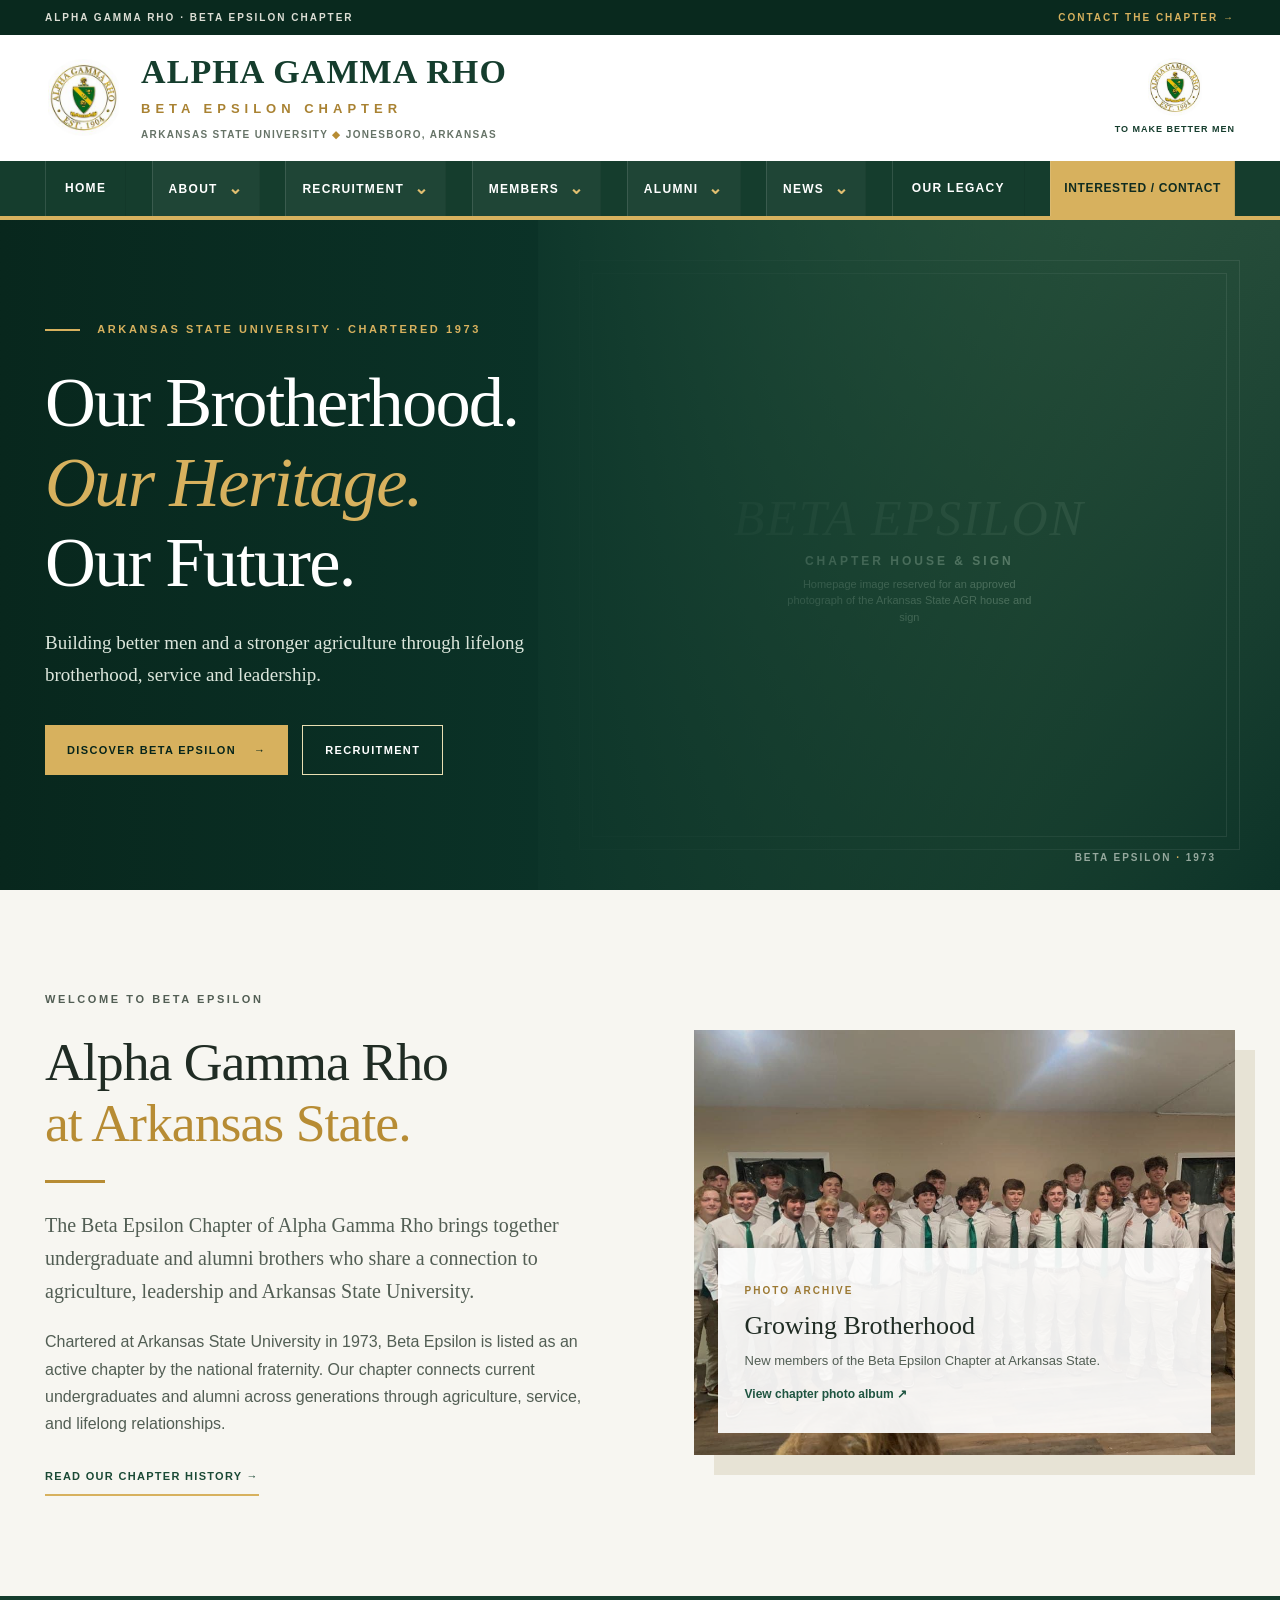
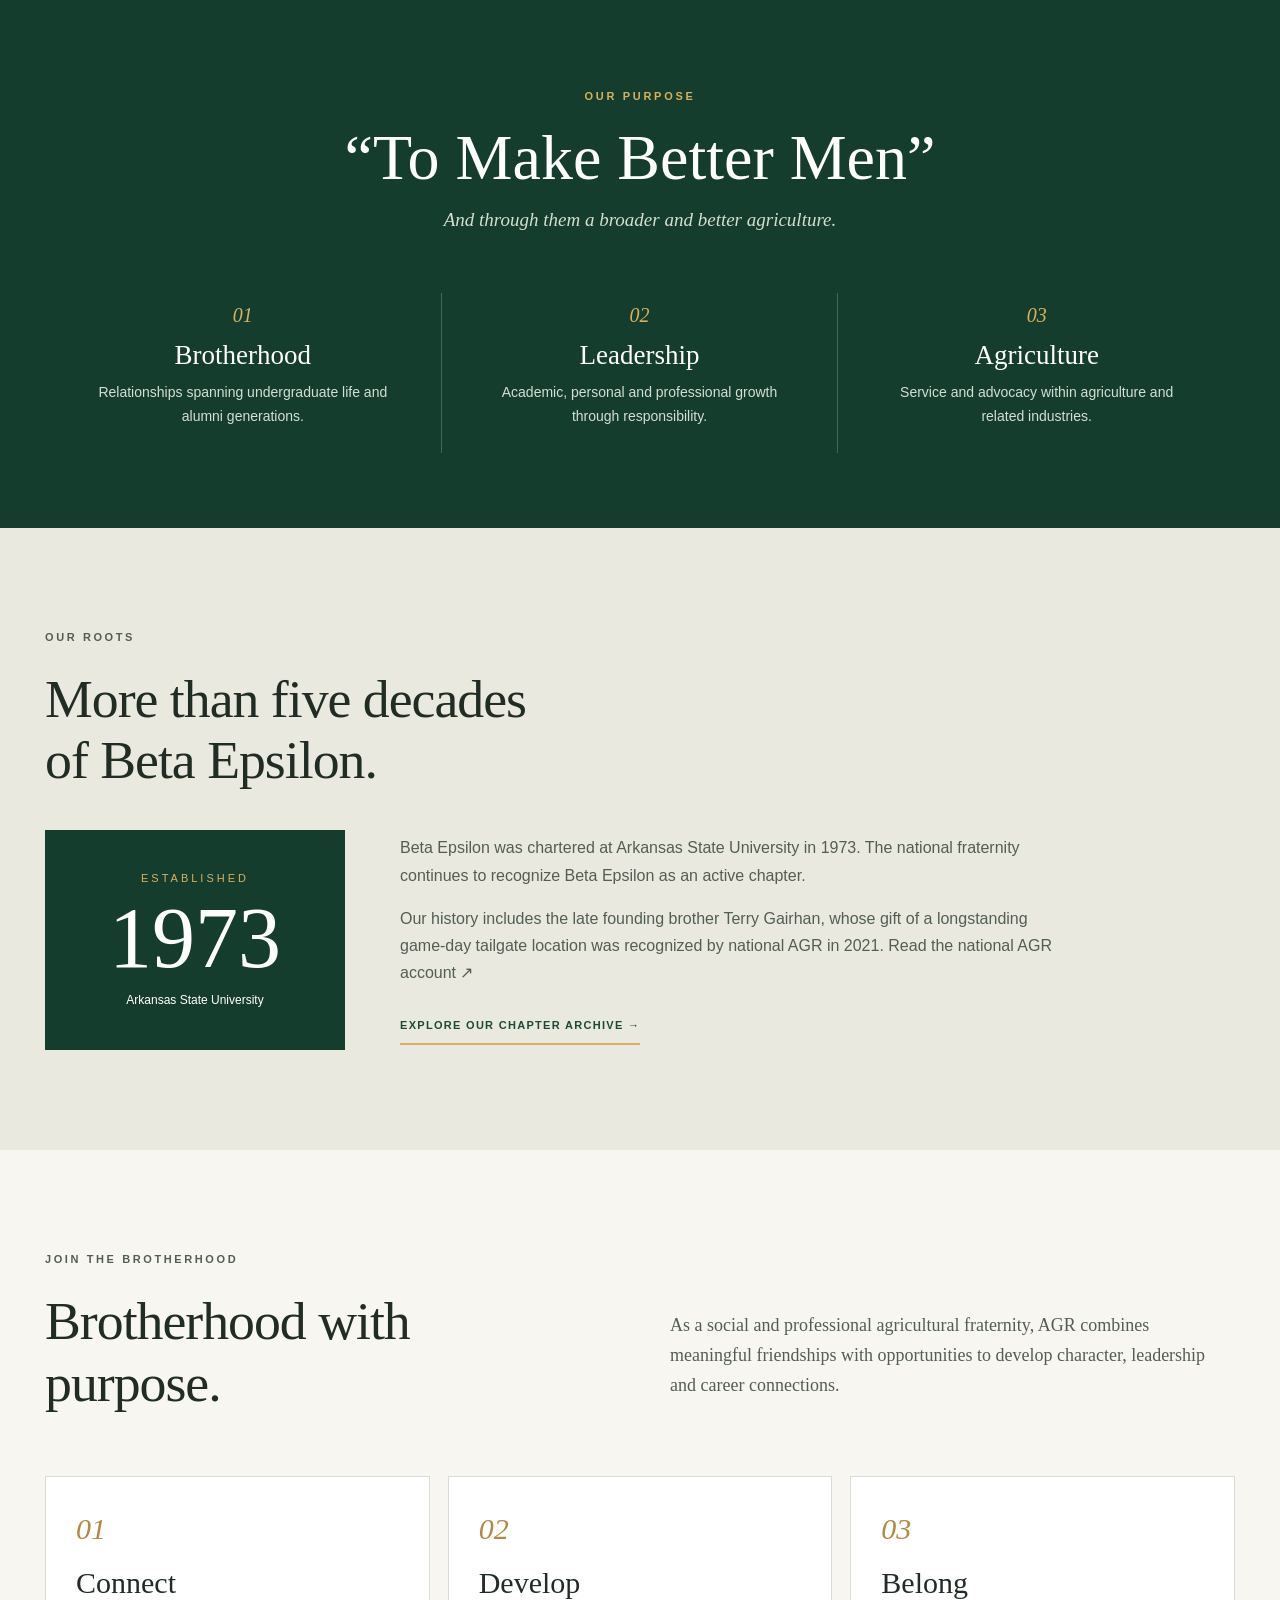
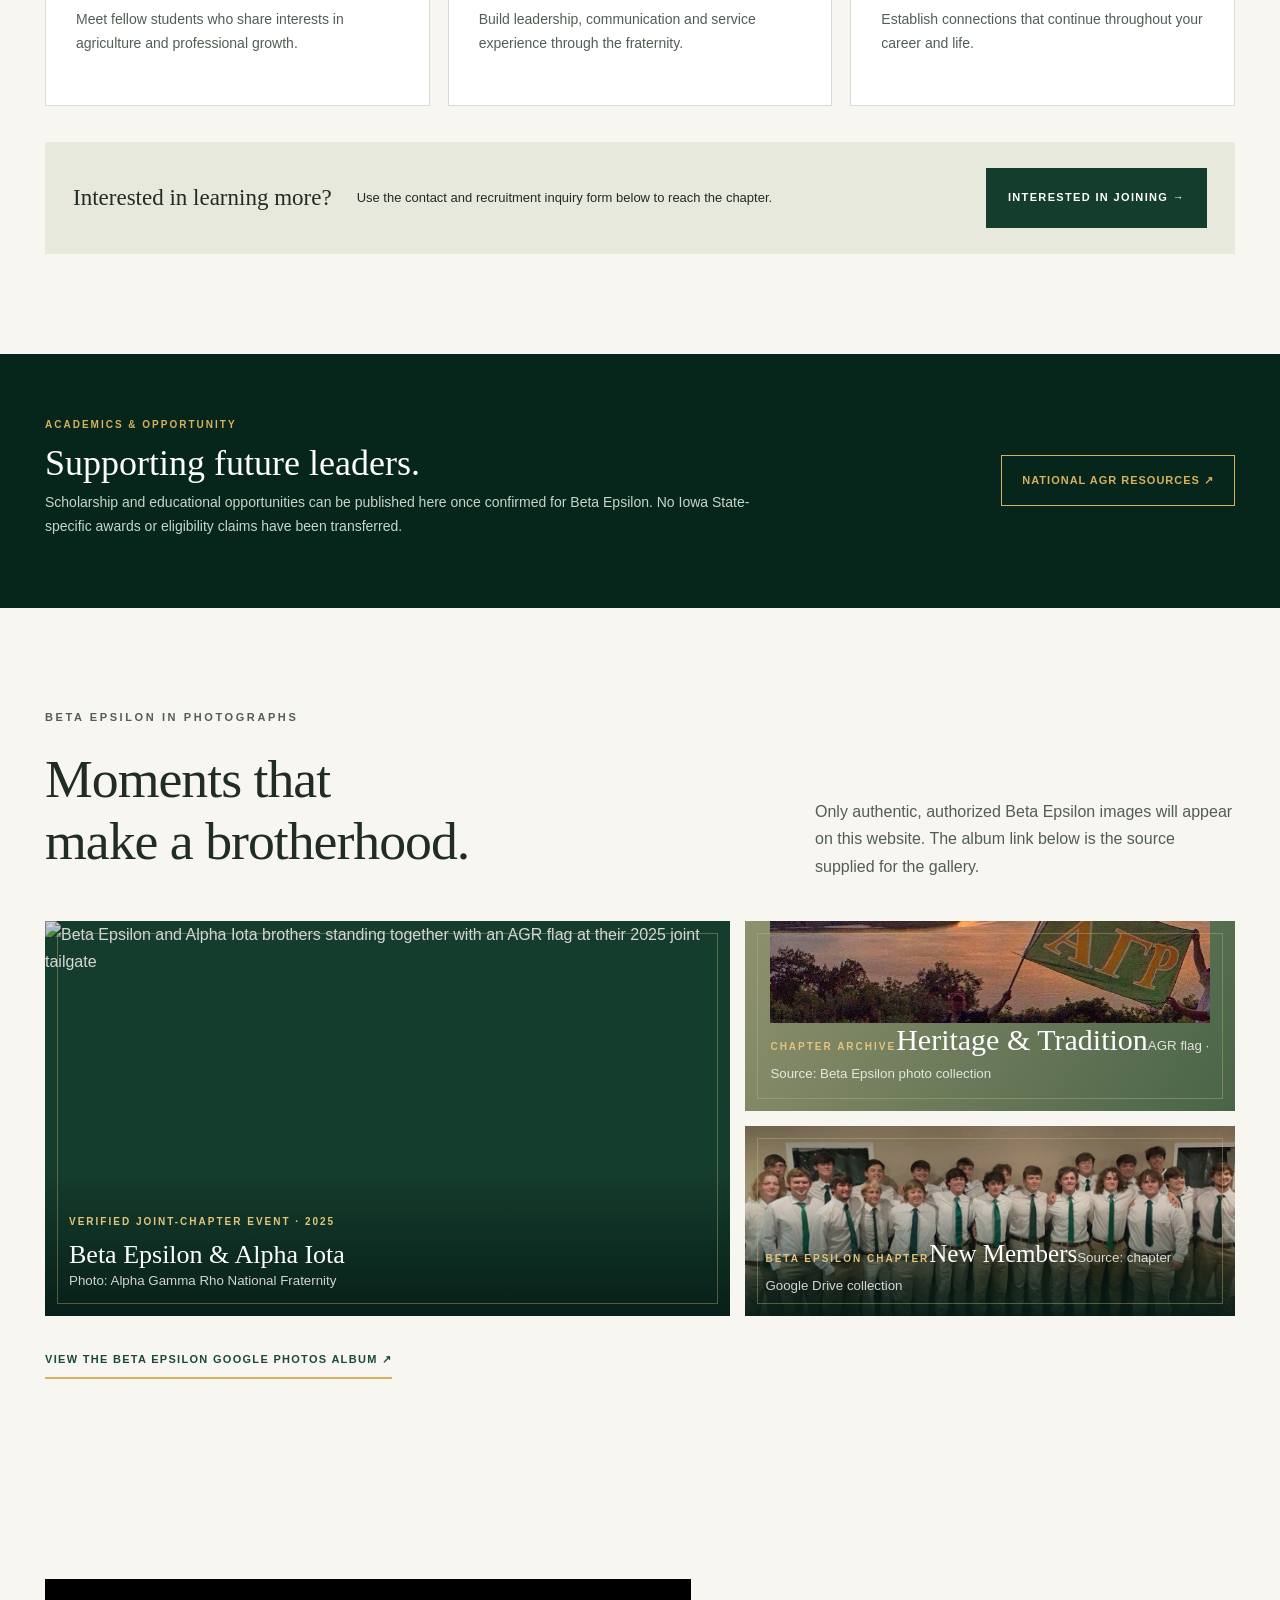
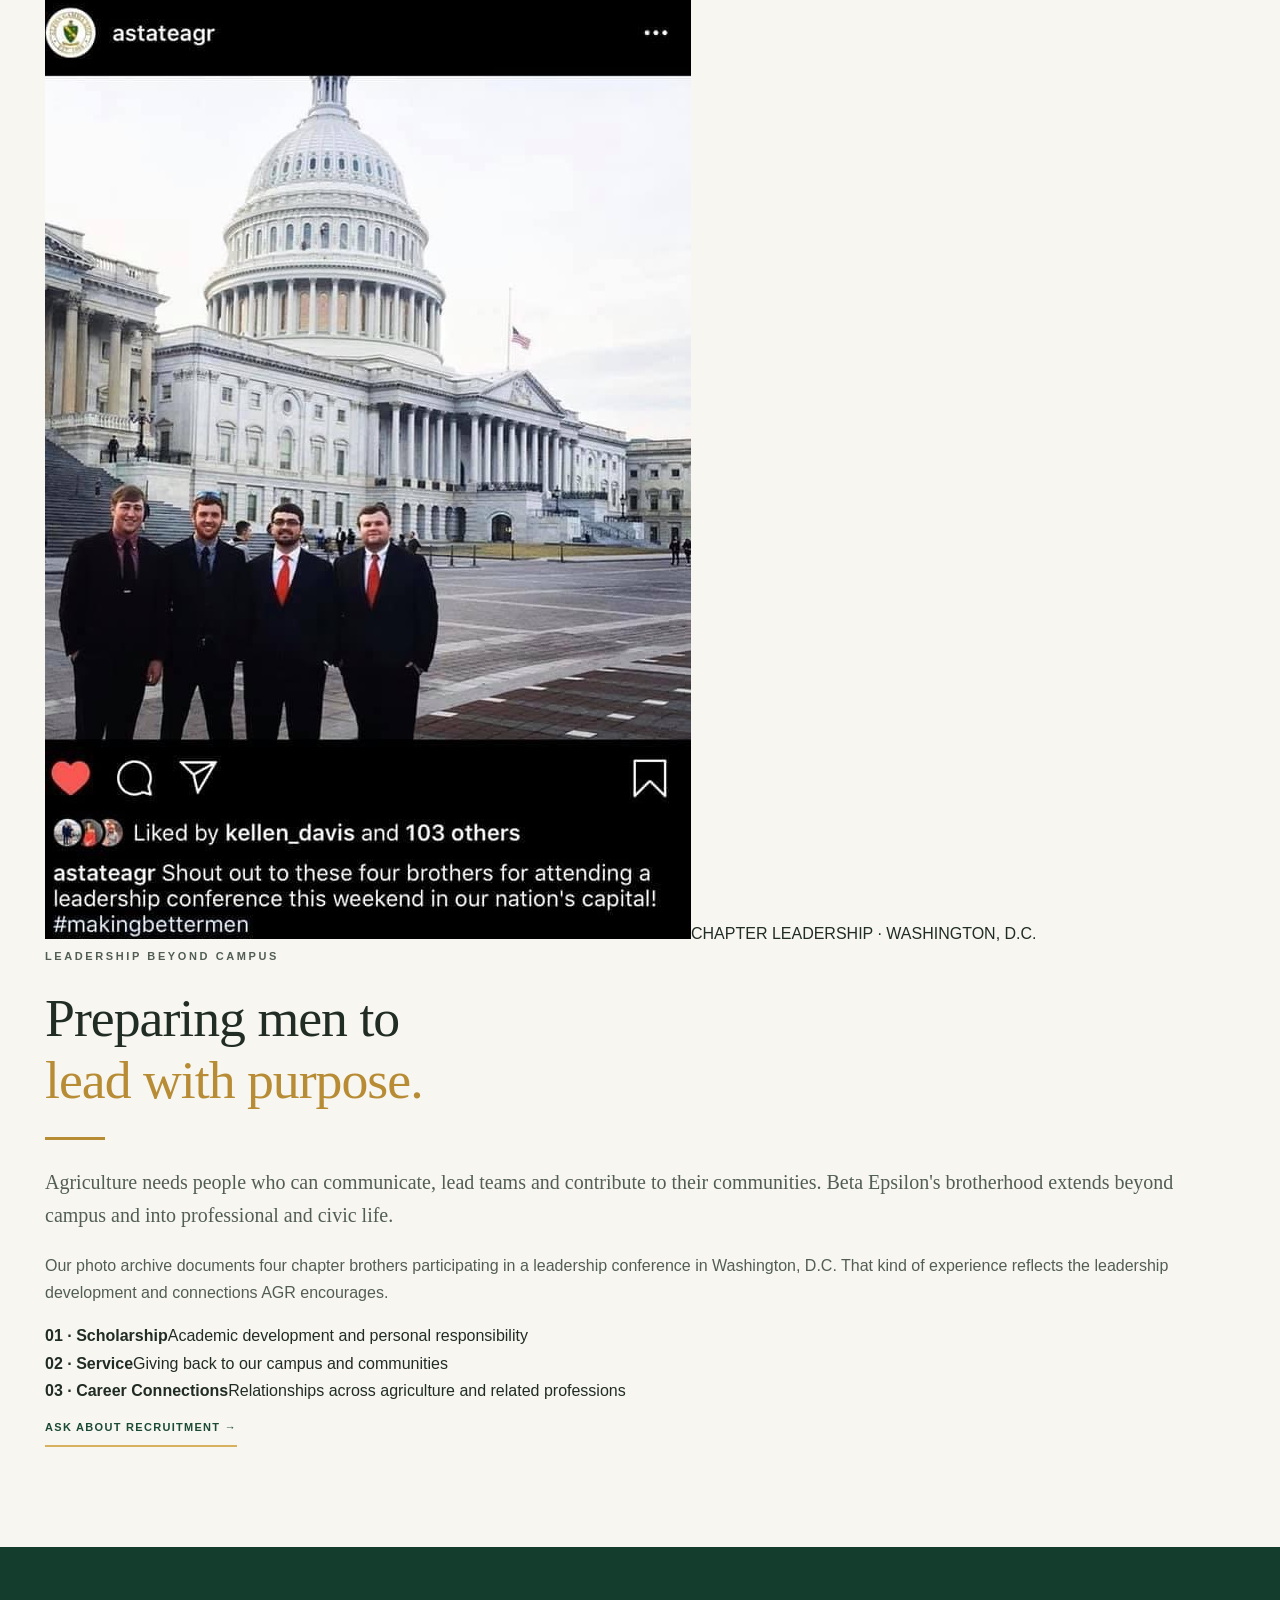
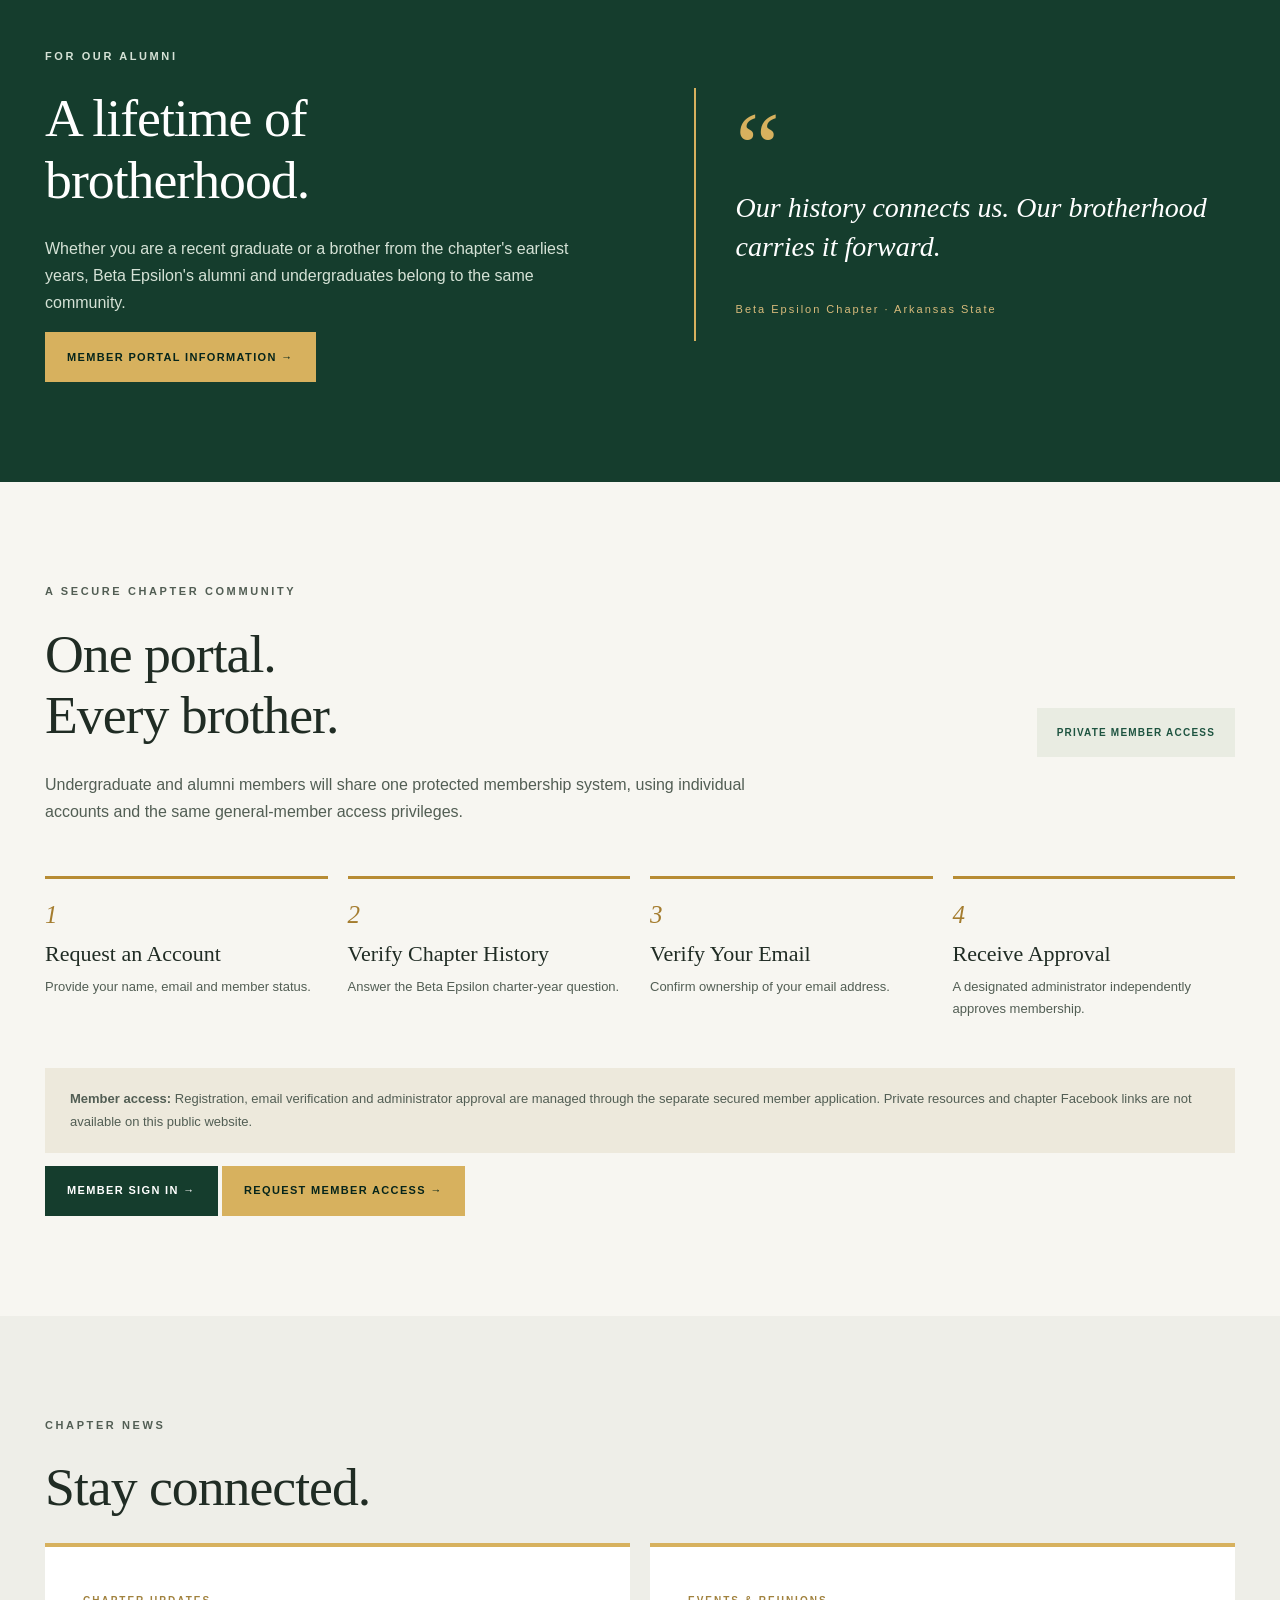
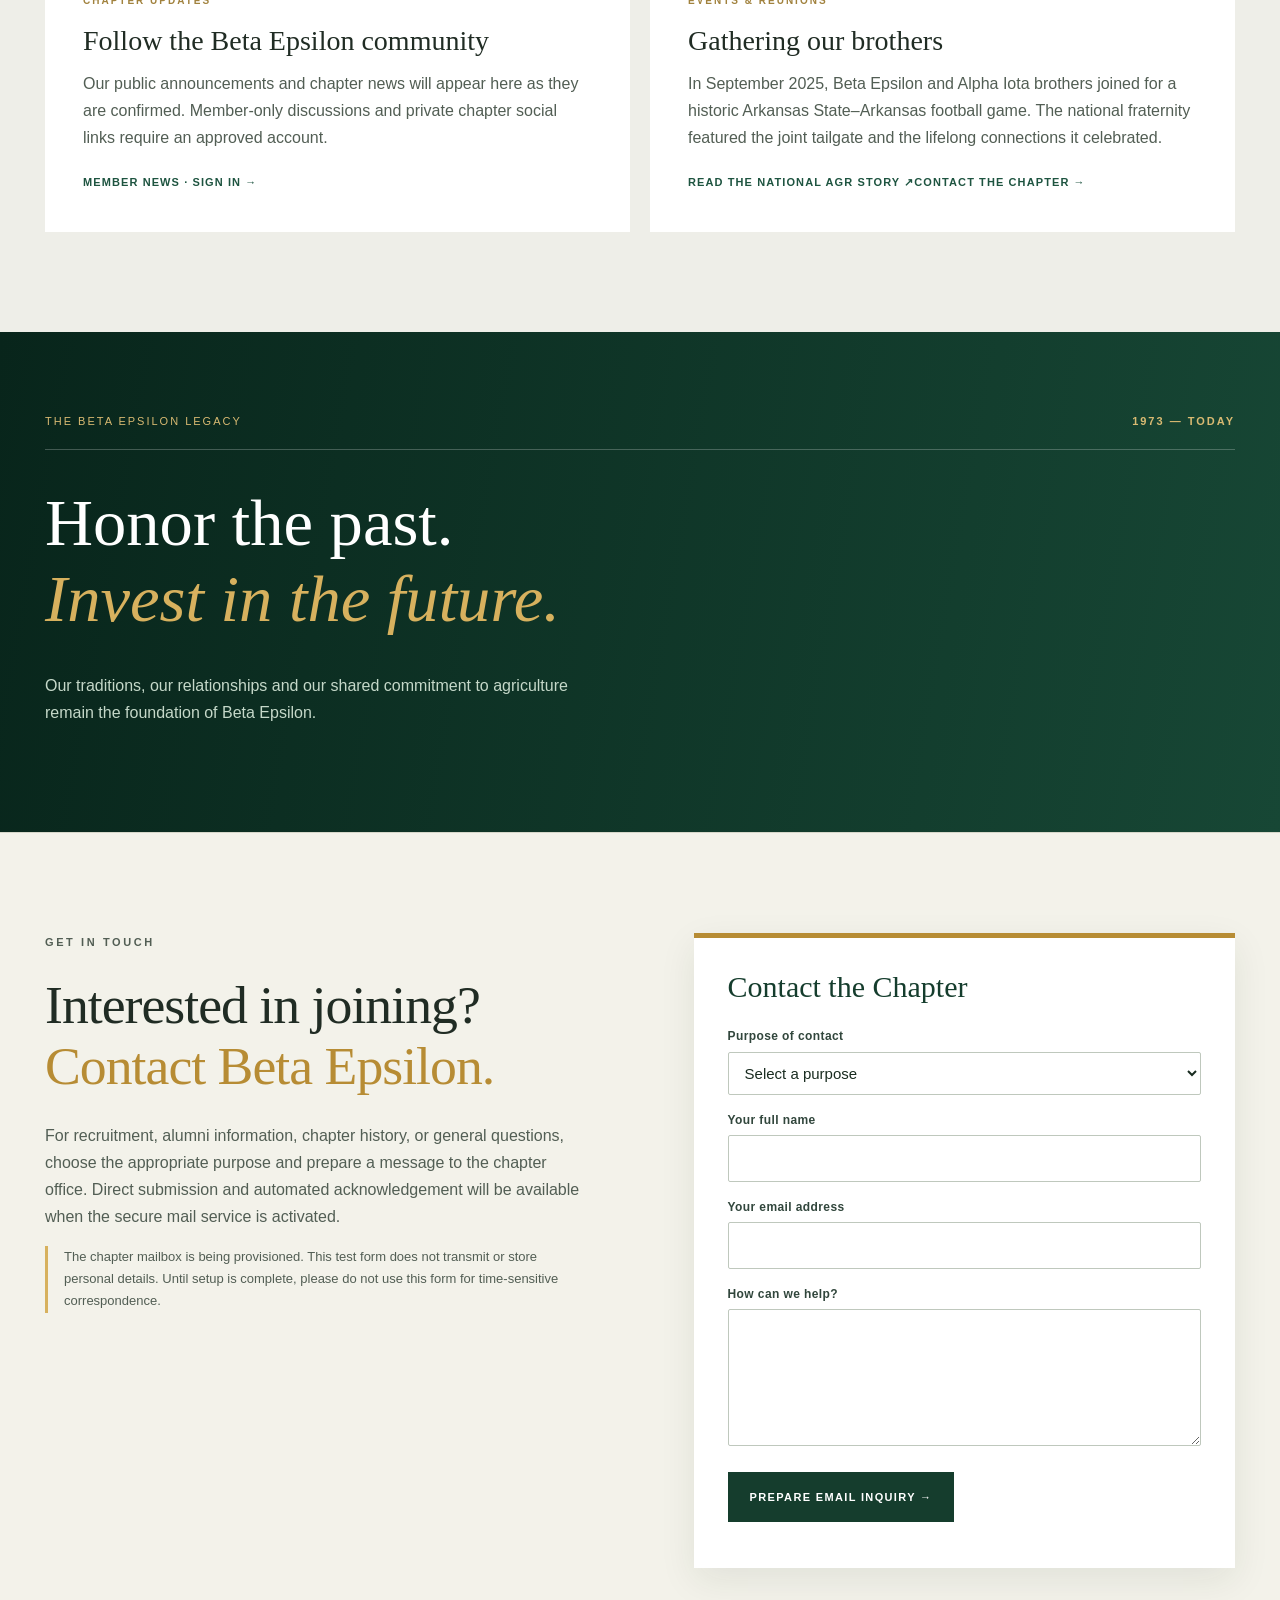
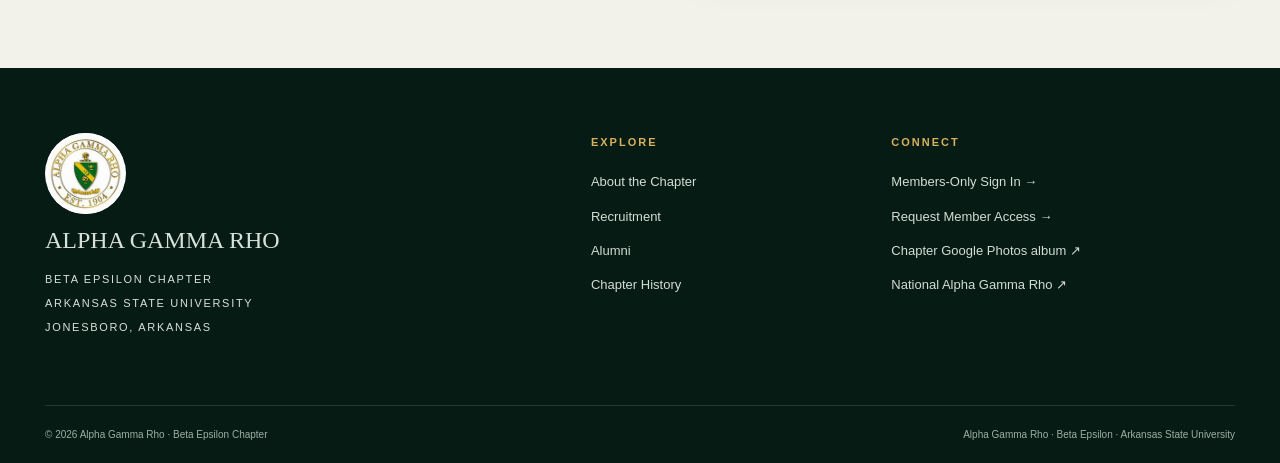
==== test-site/index.html @ 44717a65 "Expand public Beta Epsilon content with authentic flag and Washington leadership photos" ====
<!doctype html>
<html lang="en">
<head>
<meta charset="utf-8"><meta name="viewport" content="width=device-width,initial-scale=1">
<meta name="description" content="Alpha Gamma Rho Beta Epsilon Chapter at Arkansas State University. Agricultural leadership, brotherhood, recruitment and alumni.">
<title>Alpha Gamma Rho | Beta Epsilon | Arkansas State University</title>
<link rel="stylesheet" href="./style.css">
</head>
<body>
<a class="skip" href="#main">Skip to main content</a>
<div class="utility"><div class="container util-inner"><span>ALPHA GAMMA RHO · BETA EPSILON CHAPTER</span><a href="#contact">CONTACT THE CHAPTER <span aria-hidden="true">→</span></a></div></div>
<header class="masthead"><div class="container mast-inner">
<a href="#home" class="identity" aria-label="Beta Epsilon home">
<img class="agr-official-logo" src="./images/agr-crest.jpg" alt="Official Alpha Gamma Rho fraternity seal" loading="eager">
<div><div class="wordmark">ALPHA GAMMA RHO</div><div class="chaptername">BETA EPSILON CHAPTER</div><div class="campusname">ARKANSAS STATE UNIVERSITY <span class="gold-dot">◆</span> JONESBORO, ARKANSAS</div></div>
</a>
<div class="crest" aria-label="Alpha Gamma Rho values"><img class="crest-art" src="./images/agr-crest.jpg" alt="Alpha Gamma Rho seal"><span>TO MAKE BETTER MEN</span></div>
</div></header>
<div class="nav-shell"><div class="container nav-inner">
<button type="button" id="navToggle" aria-controls="mainNav" aria-expanded="false"><span aria-hidden="true">☰</span> MENU</button>
<nav id="mainNav" class="main-nav" aria-label="Main navigation">
<a href="#home" class="nav-item nav-button">HOME</a>
<div class="nav-dropdown"><button aria-expanded="false" class="nav-item dropdown-toggle" type="button">ABOUT <span aria-hidden="true">⌄</span></button><div class="sub-menu"><a href="#about">About the Chapter</a><a href="#history">Our History</a><a href="#mission">Purpose &amp; Values</a><a href="#gallery">Chapter Photo Gallery</a><a href="#leadership">Leadership &amp; Service</a></div></div>
<div class="nav-dropdown"><button aria-expanded="false" class="nav-item dropdown-toggle" type="button">RECRUITMENT <span aria-hidden="true">⌄</span></button><div class="sub-menu"><a href="#recruitment">Why Join AGR?</a><a href="#interested">Prospective Members</a><a href="#scholarships">Scholarship Information</a><a href="#contact">Interested in Joining Form</a></div></div>
<div class="nav-dropdown"><button aria-expanded="false" class="nav-item dropdown-toggle" type="button">MEMBERS <span aria-hidden="true">⌄</span></button><div class="sub-menu"><a href="https://agr-beta-epsilon.onrender.com/login">Member Sign In</a><a href="https://agr-beta-epsilon.onrender.com/register">Request Member Access</a><a href="#memberaccess">Member Registration &amp; Approval</a><a href="#security">Account Security</a></div></div>
<div class="nav-dropdown"><button aria-expanded="false" class="nav-item dropdown-toggle" type="button">ALUMNI <span aria-hidden="true">⌄</span></button><div class="sub-menu"><a href="#alumni">Alumni Brotherhood</a><a href="#history">Chapter Heritage</a><a href="#events">Reunions &amp; Events</a><a href="#contact">Contact the Chapter</a></div></div>
<div class="nav-dropdown"><button aria-expanded="false" class="nav-item dropdown-toggle" type="button">NEWS <span aria-hidden="true">⌄</span></button><div class="sub-menu"><a href="#news">Chapter News &amp; Updates</a><a href="#gallery">Photos</a><a href="#leadership">Brotherhood &amp; Leadership</a><a href="#news">Public Chapter News</a><a href="https://agr-beta-epsilon.onrender.com/login">Member News &amp; Facebook (Login)</a></div></div>
<a href="#legacy" class="nav-item nav-button">OUR LEGACY</a><a href="#contact" class="nav-item nav-cta">INTERESTED / CONTACT</a>
</nav></div></div>
<main id="main">
<section class="hero" id="home">
<div class="hero-photo" aria-hidden="true"><div class="photo-placeholder house-photo-slot"><div class="placeholder-line"></div><strong>BETA EPSILON</strong><span>CHAPTER HOUSE &amp; SIGN</span><small>Homepage image reserved for an approved photograph of the Arkansas State AGR house and sign</small></div></div>
<div class="hero-overlay"></div><div class="container hero-content"><p class="eyebrow"><span class="gold-line"></span> ARKANSAS STATE UNIVERSITY · CHARTERED 1973</p><h1>Our Brotherhood.<br><em>Our Heritage.</em><br>Our Future.</h1><p class="hero-lede">Building better men and a stronger agriculture through lifelong brotherhood, service and leadership.</p><div class="hero-actions"><a class="btn btn-gold" href="#about">DISCOVER BETA EPSILON <span aria-hidden="true">→</span></a><a class="btn btn-outline" href="#recruitment">RECRUITMENT</a></div></div>
<div class="hero-corner" aria-hidden="true">BETA EPSILON <b>·</b> 1973</div>
</section>
<section class="welcome section" id="about"><div class="container two-col">
<div><p class="eyebrow dark-label">WELCOME TO BETA EPSILON</p><h2>Alpha Gamma Rho<br><span class="accent-text">at Arkansas State.</span></h2><div class="section-rule"></div><p class="lead">The Beta Epsilon Chapter of Alpha Gamma Rho brings together undergraduate and alumni brothers who share a connection to agriculture, leadership and Arkansas State University.</p><p>Chartered at Arkansas State University in 1973, Beta Epsilon is listed as an active chapter by the national fraternity. Our chapter connects current undergraduates and alumni across generations through agriculture, service, and lifelong relationships.</p><a class="text-link" href="#history">READ OUR CHAPTER HISTORY <span aria-hidden="true">→</span></a></div>
<div class="feature-photo with-new-members"><img class="feature-original-photo" src="./images/new-members.jpg" alt="Beta Epsilon Chapter new member group photo" loading="lazy"><div class="photo-label"><span>PHOTO ARCHIVE</span><strong>Growing Brotherhood</strong><p>New members of the Beta Epsilon Chapter at Arkansas State.</p><a href="https://photos.google.com/share/AF1QipOa99iRlgigcoL616vmuqsZsp_l2Kz6aYiyeHdbm4Tek6KzcvxuJGxb1QeUyJ4Isg?key=ODRSNWJsYlhxbWJ6T3FuNE1CTDNIbXNtRy00Rkx3" target="_blank" rel="noopener">View chapter photo album ↗</a></div></div>
</div></section>
<section class="motto" id="mission"><div class="container"><span class="small-gold">OUR PURPOSE</span><h2>“To Make Better Men”</h2><p>And through them a broader and better agriculture.</p><div class="motto-grid"><div><span>01</span><h3>Brotherhood</h3><p>Relationships spanning undergraduate life and alumni generations.</p></div><div><span>02</span><h3>Leadership</h3><p>Academic, personal and professional growth through responsibility.</p></div><div><span>03</span><h3>Agriculture</h3><p>Service and advocacy within agriculture and related industries.</p></div></div></div></section>
<section class="section split-band" id="history"><div class="container"><p class="eyebrow dark-label">OUR ROOTS</p><h2>More than five decades<br>of Beta Epsilon.</h2><div class="history-row"><div class="year-card"><span>ESTABLISHED</span><strong>1973</strong><small>Arkansas State University</small></div><div class="history-copy"><p>Beta Epsilon was chartered at Arkansas State University in 1973. The national fraternity continues to recognize Beta Epsilon as an active chapter.</p><p>Our history includes the late founding brother Terry Gairhan, whose gift of a longstanding game-day tailgate location was recognized by national AGR in 2021. <a href="https://www.alphagammarho.org/news/brothers-move-%E2%9E%BB-october-2021" target="_blank" rel="noopener">Read the national AGR account ↗</a></p><a class="text-link" href="#gallery">EXPLORE OUR CHAPTER ARCHIVE →</a></div></div></div></section>
<section class="section recruitment" id="recruitment"><div class="container"><p class="eyebrow dark-label">JOIN THE BROTHERHOOD</p><div class="recruit-head"><h2>Brotherhood with<br>purpose.</h2><p>As a social and professional agricultural fraternity, AGR combines meaningful friendships with opportunities to develop character, leadership and career connections.</p></div><div class="recruit-grid"><article><div class="num">01</div><h3>Connect</h3><p>Meet fellow students who share interests in agriculture and professional growth.</p></article><article><div class="num">02</div><h3>Develop</h3><p>Build leadership, communication and service experience through the fraternity.</p></article><article><div class="num">03</div><h3>Belong</h3><p>Establish connections that continue throughout your career and life.</p></article></div><div id="interested" class="inline-cta"><strong>Interested in learning more?</strong><span>Use the contact and recruitment inquiry form below to reach the chapter.</span><a class="btn btn-green" href="#contact">INTERESTED IN JOINING →</a></div></div></section>
<section class="scholar-banner" id="scholarships"><div class="container"><div><span>ACADEMICS &amp; OPPORTUNITY</span><h2>Supporting future leaders.</h2><p>Scholarship and educational opportunities can be published here once confirmed for Beta Epsilon. No Iowa State-specific awards or eligibility claims have been transferred.</p></div><a href="https://www.alphagammarho.org/" target="_blank" rel="noopener">NATIONAL AGR RESOURCES ↗</a></div></section>
<section class="section" id="gallery"><div class="container"><p class="eyebrow dark-label">BETA EPSILON IN PHOTOGRAPHS</p><div class="gallery-title"><h2>Moments that<br>make a brotherhood.</h2><p>Only authentic, authorized Beta Epsilon images will appear on this website. The album link below is the source supplied for the gallery.</p></div><div class="gallery-grid"><div class="gallery-card gallery-large verified-event"><img src="https://www.alphagammarho.org/sites/default/files/styles/downsize_1000/public/photos/img_4815.jpg?itok=KE48aMKF" loading="lazy" alt="Beta Epsilon and Alpha Iota brothers standing together with an AGR flag at their 2025 joint tailgate"><div class="event-caption"><span>VERIFIED JOINT-CHAPTER EVENT · 2025</span><strong>Beta Epsilon &amp; Alpha Iota</strong><small>Photo: Alpha Gamma Rho National Fraternity</small></div></div><div class="gallery-card flag-photo"><img src="./images/chapter-flag-sunset.jpg" loading="lazy" alt="Alpha Gamma Rho green and gold flag flying over a lake at sunset"><div class="event-caption"><span>CHAPTER ARCHIVE</span><strong>Heritage &amp; Tradition</strong><small>AGR flag · Source: Beta Epsilon photo collection</small></div></div><div class="gallery-card new-member-photo"><img src="./images/new-members.jpg" alt="Beta Epsilon new-member group wearing white shirts and green ties" loading="lazy"><div class="event-caption"><span>BETA EPSILON CHAPTER</span><strong>New Members</strong><small>Source: chapter Google Drive collection</small></div></div></div><a class="text-link" href="https://photos.google.com/share/AF1QipOa99iRlgigcoL616vmuqsZsp_l2Kz6aYiyeHdbm4Tek6KzcvxuJGxb1QeUyJ4Isg?key=ODRSNWJsYlhxbWJ6T3FuNE1CTDNIbXNtRy00Rkx3" target="_blank" rel="noopener">VIEW THE BETA EPSILON GOOGLE PHOTOS ALBUM ↗</a></div></section>
<section class="section chapter-impact" id="leadership"><div class="container chapter-impact-grid"><div class="chapter-impact-photo"><img src="./images/brothers-washington.jpg" loading="lazy" alt="Four Arkansas State AGR brothers standing in business attire outside the United States Capitol"><span>CHAPTER LEADERSHIP · WASHINGTON, D.C.</span></div><div class="chapter-impact-copy"><p class="eyebrow dark-label">LEADERSHIP BEYOND CAMPUS</p><h2>Preparing men to<br><span class="accent-text">lead with purpose.</span></h2><div class="section-rule"></div><p class="lead">Agriculture needs people who can communicate, lead teams and contribute to their communities. Beta Epsilon's brotherhood extends beyond campus and into professional and civic life.</p><p>Our photo archive documents four chapter brothers participating in a leadership conference in Washington, D.C. That kind of experience reflects the leadership development and connections AGR encourages.</p><div class="impact-topics"><div><strong>01 · Scholarship</strong><span>Academic development and personal responsibility</span></div><div><strong>02 · Service</strong><span>Giving back to our campus and communities</span></div><div><strong>03 · Career Connections</strong><span>Relationships across agriculture and related professions</span></div></div><a class="text-link" href="#contact">ASK ABOUT RECRUITMENT →</a></div></div></section>
<section class="section dark-section" id="alumni"><div class="container two-col alumni-grid"><div><p class="eyebrow">FOR OUR ALUMNI</p><h2>A lifetime of<br>brotherhood.</h2><p>Whether you are a recent graduate or a brother from the chapter's earliest years, Beta Epsilon's alumni and undergraduates belong to the same community.</p><a class="btn btn-gold" href="#members">MEMBER PORTAL INFORMATION →</a></div><div class="alumni-quote"><div class="quote-mark">“</div><p>Our history connects us. Our brotherhood carries it forward.</p><small>Beta Epsilon Chapter · Arkansas State</small></div></div></section>
<section class="section" id="members"><div class="container"><p class="eyebrow dark-label">A SECURE CHAPTER COMMUNITY</p><div class="memberhead"><div><h2>One portal.<br>Every brother.</h2><p>Undergraduate and alumni members will share one protected membership system, using individual accounts and the same general-member access privileges.</p></div><div class="lock-pill">PRIVATE MEMBER ACCESS</div></div><div class="steps" id="memberaccess"><div><b>1</b><h3>Request an Account</h3><p>Provide your name, email and member status.</p></div><div><b>2</b><h3>Verify Chapter History</h3><p>Answer the Beta Epsilon charter-year question.</p></div><div><b>3</b><h3>Verify Your Email</h3><p>Confirm ownership of your email address.</p></div><div><b>4</b><h3>Receive Approval</h3><p>A designated administrator independently approves membership.</p></div></div><p class="portal-note" id="security"><strong>Member access:</strong> Registration, email verification and administrator approval are managed through the separate secured member application. Private resources and chapter Facebook links are not available on this public website.</p><div class="portal-actions"><a class="btn btn-green" href="https://agr-beta-epsilon.onrender.com/login">MEMBER SIGN IN →</a> <a class="btn btn-gold" href="https://agr-beta-epsilon.onrender.com/register">REQUEST MEMBER ACCESS →</a></div></div></section>
<section class="section updates" id="news"><div class="container"><p class="eyebrow dark-label">CHAPTER NEWS</p><h2>Stay connected.</h2><div class="news-grid"><article><span>CHAPTER UPDATES</span><h3>Follow the Beta Epsilon community</h3><p>Our public announcements and chapter news will appear here as they are confirmed. Member-only discussions and private chapter social links require an approved account.</p><a href="https://agr-beta-epsilon.onrender.com/login">MEMBER NEWS · SIGN IN →</a></article><article id="events"><span>EVENTS &amp; REUNIONS</span><h3>Gathering our brothers</h3><p>In September 2025, Beta Epsilon and Alpha Iota brothers joined for a historic Arkansas State–Arkansas football game. The national fraternity featured the joint tailgate and the lifelong connections it celebrated.</p><a href="https://www.alphagammarho.org/news/arkansas-chapters-host-joint-tailgate" target="_blank" rel="noopener">READ THE NATIONAL AGR STORY ↗</a><a href="#contact">CONTACT THE CHAPTER →</a></article></div></div></section>
<section class="legacy" id="legacy"><div class="container"><div class="legacy-top"><span>THE BETA EPSILON LEGACY</span><strong>1973 — TODAY</strong></div><h2>Honor the past.<br><em>Invest in the future.</em></h2><p>Our traditions, our relationships and our shared commitment to agriculture remain the foundation of Beta Epsilon.</p></div></section>
<section class="section contact-section" id="contact"><div class="container contact-grid"><div><p class="eyebrow dark-label">GET IN TOUCH</p><h2>Interested in joining?<br><span class="accent-text">Contact Beta Epsilon.</span></h2><p>For recruitment, alumni information, chapter history, or general questions, choose the appropriate purpose and prepare a message to the chapter office. Direct submission and automated acknowledgement will be available when the secure mail service is activated.</p><p class="contact-disclaimer">The chapter mailbox is being provisioned. This test form does not transmit or store personal details. Until setup is complete, please do not use this form for time-sensitive correspondence.</p></div><form id="chapterContactForm" class="contact-form"><h3>Contact the Chapter</h3><label for="inquiryPurpose">Purpose of contact</label><select id="inquiryPurpose" name="purpose" required><option value="">Select a purpose</option><option value="Interested in Joining">Interested in Joining / Recruitment</option><option value="Alumni Relations">Alumni Relations</option><option value="Chapter History or Photos">Chapter History or Photos</option><option value="General Inquiry">General Inquiry</option></select><label for="contactName">Your full name</label><input id="contactName" name="name" autocomplete="name" required maxlength="100"><label for="contactEmail">Your email address</label><input id="contactEmail" name="email" type="email" autocomplete="email" required maxlength="254"><label for="contactMessage">How can we help?</label><textarea id="contactMessage" name="message" rows="5" required maxlength="4000"></textarea><button class="btn btn-green" type="submit">PREPARE EMAIL INQUIRY →</button><p id="contactFormStatus" role="status" aria-live="polite" class="form-status"></p></form></div></section></main>
<footer id="footer"><div class="container footer-grid"><div class="footer-brand"><img class="footer-official-logo" src="./images/agr-crest.jpg" alt="Official Alpha Gamma Rho seal"><h3>ALPHA GAMMA RHO</h3><p>BETA EPSILON CHAPTER<br>ARKANSAS STATE UNIVERSITY<br>JONESBORO, ARKANSAS</p></div><div><h4>EXPLORE</h4><a href="#about">About the Chapter</a><a href="#recruitment">Recruitment</a><a href="#alumni">Alumni</a><a href="#history">Chapter History</a></div><div><h4>CONNECT</h4><a href="https://agr-beta-epsilon.onrender.com/login">Members-Only Sign In →</a><a href="https://agr-beta-epsilon.onrender.com/register">Request Member Access →</a><a href="https://photos.google.com/share/AF1QipOa99iRlgigcoL616vmuqsZsp_l2Kz6aYiyeHdbm4Tek6KzcvxuJGxb1QeUyJ4Isg?key=ODRSNWJsYlhxbWJ6T3FuNE1CTDNIbXNtRy00Rkx3" target="_blank" rel="noopener">Chapter Google Photos album ↗</a><a href="https://www.alphagammarho.org/" target="_blank" rel="noopener">National Alpha Gamma Rho ↗</a></div></div><div class="footer-bottom container"><span>© <span id="year">2026</span> Alpha Gamma Rho · Beta Epsilon Chapter</span><span>Alpha Gamma Rho · Beta Epsilon · Arkansas State University</span></div></footer>
<script src="./site.js"></script>
</body></html>
---- test-site/style.css ----
:root{--forest:#153d2d;--forest-deep:#092f22;--forest-dark:#06251b;--green:#1e5440;--gold:#d7b15e;--gold-rich:#b78c34;--cream:#f7f6f1;--stone:#e9e7df;--ink:#202c24;--muted:#626c63;--line:#dcdcd1}*{box-sizing:border-box}html{scroll-behavior:smooth}body{margin:0;background:var(--cream);color:var(--ink);font-family:Arial,Helvetica,sans-serif;font-size:16px;line-height:1.7;-webkit-font-smoothing:antialiased}h1,h2,h3,h4,p{margin-top:0}h1,h2,h3{font-family:Georgia,"Times New Roman",serif;line-height:1.14;font-weight:500}a{color:inherit;text-decoration:none}button{font-family:inherit}a:focus-visible,button:focus-visible{outline:3px solid #f4cd74;outline-offset:3px}.container{width:min(1190px,calc(100% - 52px));margin:auto}.skip{position:absolute;top:-100px;left:20px;background:white;padding:8px;z-index:100}.skip:focus{top:12px}.utility{background:#09291e;color:#dcded5;font-size:10px;font-weight:700;letter-spacing:2px}.util-inner{display:flex;justify-content:space-between;padding:9px 0}.utility a{color:var(--gold)}.masthead{background:#fff}.mast-inner{height:126px;display:flex;align-items:center;justify-content:space-between}.identity{display:flex;align-items:center;gap:19px}.monogram{display:grid;place-items:center;font:italic 48px Georgia,serif;letter-spacing:-8px;padding-right:9px;color:var(--forest)}.wordmark{font:600 34px Georgia,serif;line-height:1.12;letter-spacing:1.1px;color:var(--forest)}.chaptername{color:#a98232;letter-spacing:5px;font-size:13px;font-weight:800;margin-top:7px}.campusname{font-size:10px;font-weight:700;letter-spacing:1.35px;margin-top:5px;color:#667367}.gold-dot{color:var(--gold-rich)}.crest{text-align:center;color:var(--forest);font-size:9px;font-weight:700;letter-spacing:1px}.crest-shield{width:64px;height:67px;border:3px double var(--gold-rich);border-radius:15px 15px 25px 25px;display:grid;place-items:center;margin:0 auto 5px;font:italic 24px Georgia,serif;color:var(--gold-rich)}.nav-shell{background:var(--forest);border-bottom:4px solid var(--gold)}.nav-inner{min-height:55px}.main-nav{display:flex;align-items:stretch;justify-content:space-between}.nav-item{display:flex;align-items:center;justify-content:center;min-height:55px;border:0;background:transparent;padding:0 19px;color:#fff;font-size:12px;letter-spacing:1.3px;font-weight:800;cursor:pointer;white-space:nowrap}.nav-item:hover,.nav-item:focus-visible,.nav-dropdown:focus-within>.nav-item{background:#235440;color:#f2d187}.nav-dropdown{position:relative}.nav-dropdown button span{margin-left:10px;font-size:17px;color:#dfbe70}.sub-menu{display:none;position:absolute;top:100%;left:0;width:244px;background:#fff;border-top:4px solid var(--gold);box-shadow:0 16px 35px #0003;z-index:40;padding:9px 0}.nav-dropdown:hover .sub-menu,.nav-dropdown:focus-within .sub-menu,.nav-dropdown.open .sub-menu{display:block}.sub-menu a{display:block;padding:10px 18px;color:#293c31;font-size:13px;font-weight:700;border-bottom:1px solid #eee}.sub-menu a:hover{background:#f6f1e4;color:#9b762c}#navToggle{display:none}.hero{position:relative;min-height:640px;display:flex;align-items:center;background:var(--forest-dark);overflow:hidden;color:#fff}.hero-photo{position:absolute;inset:0;display:flex;justify-content:flex-end}.photo-placeholder{position:absolute;right:0;top:0;height:100%;width:58%;background:linear-gradient(135deg,#3d6e52,#264d3a 50%,#0d3328);display:flex;flex-direction:column;align-items:center;justify-content:center;gap:4px;color:#b6d0ba;text-align:center;border-left:1px solid #ffffff1b}.photo-placeholder:before,.photo-placeholder:after{content:"";position:absolute;inset:40px;border:1px solid #ffffff16}.photo-placeholder:after{inset:53px}.photo-placeholder strong{font:italic 50px Georgia,serif;opacity:.15;letter-spacing:2px}.photo-placeholder>span{font-size:12px;letter-spacing:3px;font-weight:700;opacity:.68}.photo-placeholder small{max-width:250px;font-size:11px;line-height:1.5;opacity:.55}.hero-overlay{position:absolute;inset:0;background:linear-gradient(90deg,#08271dfc 0%,#0b3328ee 42%,#143d2b66 80%,#143d2b00)}.hero-content{position:relative;z-index:1;padding:100px 0 115px}.eyebrow{font-size:11px;font-weight:800;letter-spacing:2.6px;color:var(--gold);margin-bottom:23px}.gold-line{display:inline-block;width:35px;height:2px;background:var(--gold);vertical-align:middle;margin-right:12px}.hero h1{font-size:clamp(46px,5.5vw,75px);letter-spacing:-1.7px;margin-bottom:25px;max-width:750px}.hero h1 em,.legacy em{font-style:italic;color:var(--gold)}.hero-lede{font:19px/1.65 Georgia,serif;max-width:580px;color:#dce6dc}.hero-actions{display:flex;gap:14px;margin-top:35px}.btn{display:inline-flex;align-items:center;justify-content:center;gap:18px;min-height:50px;padding:13px 22px;font-size:11px;font-weight:800;letter-spacing:1.35px;transition:.2s}.btn-gold{background:var(--gold);color:var(--forest-dark)}.btn-gold:hover{background:#f1d18e}.btn-outline{border:1px solid #e9dfb3;color:white}.btn-outline:hover{background:#ffffff20}.btn-green{background:var(--forest);color:#fff}.hero-corner{position:absolute;bottom:24px;right:5%;color:#d7dfd7aa;font-size:10px;letter-spacing:2px;font-weight:800}.hero-corner b{color:var(--gold)}.section{padding:100px 0}.two-col{display:grid;grid-template-columns:1fr 1fr;gap:9%;align-items:center}.dark-label{color:#9d7a35}.section h2{font-size:clamp(34px,4.2vw,57px);letter-spacing:-1px;margin-bottom:24px}.accent-text{color:var(--gold-rich)}.section-rule{height:3px;width:60px;background:var(--gold-rich);margin:26px 0}.lead{font-family:Georgia,serif;font-size:20px;line-height:1.65;color:#354c3c}.section p{color:#525e54}.text-link{color:#1b4a36;letter-spacing:1.3px;font-size:11px;font-weight:900;display:inline-block;border-bottom:2px solid var(--gold);padding-bottom:8px;margin-top:14px}.text-link:hover{color:#a57d2b}.feature-photo{min-height:425px;background:linear-gradient(140deg,#436f57,#12402f);position:relative;box-shadow:20px 20px 0 #e7e3d5}.feature-photo:before{content:"";position:absolute;inset:18px;border:1px solid #d6b66088}.photo-label{position:absolute;bottom:22px;left:24px;right:24px;background:#ffffffec;padding:27px}.photo-label span{color:#9c7933;letter-spacing:2px;font-size:10px;font-weight:800}.photo-label strong{display:block;font:26px Georgia,serif;margin:9px 0}.photo-label p{font-size:13px;margin-bottom:7px}.photo-label a{font-size:12px;font-weight:800;color:var(--green)}.motto{background:var(--forest);color:white;text-align:center;padding:85px 0 75px}.motto .small-gold{font-weight:800;letter-spacing:2.7px;font-size:11px;color:var(--gold)}.motto h2{font-size:clamp(39px,5vw,64px);margin:14px 0}.motto>div>p{font:italic 19px Georgia,serif;color:#d5decf}.motto-grid{margin-top:62px;display:grid;grid-template-columns:repeat(3,1fr)}.motto-grid>div{padding:10px 40px;border-right:1px solid #ffffff35}.motto-grid>div:last-child{border:0}.motto-grid span{font:italic 20px Georgia,serif;color:var(--gold)}.motto-grid h3{font-size:27px;margin:10px 0}.motto-grid p{color:#d2dfd4;font-size:14px}.split-band{background:#eae9e0}.history-row{display:grid;grid-template-columns:300px 1fr;gap:55px;align-items:center;margin-top:38px}.year-card{background:var(--forest);color:#fff;padding:35px 30px;min-height:220px;display:flex;flex-direction:column;justify-content:center;text-align:center}.year-card span{font-size:11px;letter-spacing:3px;color:var(--gold)}.year-card strong{font:normal 86px Georgia,serif;line-height:1.2}.year-card small{font-size:12px}.history-copy p{max-width:660px}.recruit-head{display:grid;grid-template-columns:1fr 1fr;gap:60px;align-items:center}.recruit-head p{font:18px/1.65 Georgia,serif}.recruit-grid{display:grid;grid-template-columns:repeat(3,1fr);gap:18px;margin-top:38px}.recruit-grid article{border:1px solid #d8dcd3;background:#fff;padding:35px 30px}.recruit-grid .num{color:#b18a42;font:italic 30px Georgia,serif}.recruit-grid h3{font-size:30px;margin:20px 0 8px}.recruit-grid p{font-size:14px}.inline-cta{display:flex;align-items:center;gap:25px;margin-top:36px;padding:26px 28px;background:#e8e9dd}.inline-cta strong{font:23px Georgia,serif;min-width:175px}.inline-cta span{font-size:13px;line-height:1.5;flex:1}.inline-cta .btn{max-width:230px;min-height:60px;text-align:center}.scholar-banner{background:var(--forest-dark);padding:55px 0;color:#fff}.scholar-banner>.container{display:flex;align-items:center;justify-content:space-between;gap:40px}.scholar-banner span{font-size:10px;color:var(--gold);letter-spacing:2px;font-weight:800}.scholar-banner h2{font-size:36px;margin:7px 0}.scholar-banner p{color:#c7d6ca;max-width:750px;font-size:14px}.scholar-banner a{border:1px solid var(--gold);padding:15px 20px;color:var(--gold);font-size:11px;font-weight:800;letter-spacing:1px;white-space:nowrap}.gallery-title{display:flex;align-items:end;justify-content:space-between;gap:75px}.gallery-title p{max-width:420px}.gallery-grid{display:grid;grid-template-columns:1.4fr 1fr;grid-template-rows:190px 190px;gap:15px;margin:25px 0 20px}.gallery-card{position:relative;display:flex;flex-direction:column;justify-content:end;padding:25px;color:#fff;background:linear-gradient(130deg,#3b6d52,#123e2f);overflow:hidden}.gallery-card:before{content:"";position:absolute;inset:12px;border:1px solid #c6b57266}.gallery-card:nth-child(2){background:linear-gradient(120deg,#8f916e,#496447)}.gallery-card:nth-child(3){background:linear-gradient(120deg,#1b4a3c,#58715d)}.gallery-large{grid-row:1/3}.gallery-card span{font-size:10px;letter-spacing:2px;color:#e3c47d;font-weight:800}.gallery-card strong{font:30px Georgia,serif;margin-top:10px}.gallery-card small{opacity:.8}.dark-section{background:var(--forest);color:#fff}.dark-section h2{color:white}.dark-section p{color:#d5e2d6}.alumni-quote{border-left:2px solid var(--gold);padding:20px 0 20px 40px}.quote-mark{font:100px Georgia,serif;color:var(--gold);line-height:.8}.alumni-quote p{font:italic 28px/1.4 Georgia,serif;color:#fff}.alumni-quote small{font-size:11px;letter-spacing:2px;color:#d8bb7b}.memberhead{display:flex;justify-content:space-between;align-items:center;gap:35px}.memberhead>div:first-child{max-width:710px}.lock-pill{background:#e9ece2;color:var(--green);font-size:10px;font-weight:900;letter-spacing:1.2px;padding:16px 20px;white-space:nowrap}.steps{display:grid;grid-template-columns:repeat(4,1fr);gap:20px;margin:35px 0}.steps>div{border-top:3px solid var(--gold-rich);padding-top:22px}.steps b{color:#a47c2e;font:italic 25px Georgia,serif}.steps h3{font-size:22px;margin:10px 0}.steps p{font-size:13px}.portal-note{padding:20px 25px;background:#ede9dc;font-size:13px}.updates{background:#eeeee8}.news-grid{display:grid;grid-template-columns:1fr 1fr;gap:20px}.news-grid article{background:white;border-top:4px solid var(--gold);padding:38px}.news-grid article span{font-size:10px;letter-spacing:2px;font-weight:800;color:#a1823e}.news-grid h3{font-size:28px;margin:13px 0}.news-grid a{color:var(--green);font-size:11px;font-weight:900;letter-spacing:1.1px}.legacy{background:linear-gradient(100deg,#08251b,#174735);color:white;padding:80px 0 90px}.legacy-top{display:flex;justify-content:space-between;border-bottom:1px solid #ffffff3b;padding-bottom:18px;font-size:11px;letter-spacing:2px;color:#d9ba72}.legacy h2{font-size:clamp(37px,5.2vw,68px);margin:35px 0}.legacy p{max-width:550px;color:#c5d8c9}footer{background:#071b15;color:#d7e1d9;padding:65px 0 20px}.footer-grid{display:grid;grid-template-columns:2fr 1fr 1.4fr;gap:55px}.footer-brand>div{font:italic 42px Georgia,serif;color:var(--gold)}.footer-brand h3{font:24px Georgia,serif;margin:13px 0}.footer-brand p{font-size:11px;letter-spacing:1.7px;line-height:2.2}.footer-grid h4{font-size:11px;color:var(--gold);letter-spacing:2px;margin:0 0 20px}.footer-grid a{display:block;font-size:13px;margin-bottom:12px;color:#d3ddd3}.footer-grid a:hover{color:var(--gold)}.footer-bottom{display:flex;justify-content:space-between;border-top:1px solid #ffffff1f;padding-top:20px;margin-top:55px;font-size:10px;color:#9eafa2}@media(max-width:980px){.mast-inner{height:105px}.wordmark{font-size:25px}.chaptername{letter-spacing:3px}.nav-item{padding:0 10px;font-size:11px;letter-spacing:.5px}.hero{min-height:580px}.two-col{gap:6%}.inline-cta{flex-wrap:wrap}.footer-grid{gap:25px}}@media(max-width:720px){.container{width:min(100% - 32px,1190px)}.utility .util-inner>span{display:none}.util-inner{justify-content:flex-end}.mast-inner{height:96px}.monogram{font-size:36px}.wordmark{font-size:20px}.chaptername{font-size:10px;letter-spacing:1.5px}.campusname{font-size:8px;letter-spacing:.4px}.crest{display:none}#navToggle{display:block;background:transparent;border:0;color:white;font-weight:800;letter-spacing:2px;padding:15px 0}.nav-inner{min-height:50px}.main-nav{display:none;flex-direction:column;padding-bottom:15px}.main-nav.is-open{display:flex}.nav-item{justify-content:space-between;text-align:left;width:100%;min-height:45px;padding:0 12px}.sub-menu{position:static;width:100%;box-shadow:none}.nav-dropdown:hover .sub-menu{display:none}.nav-dropdown.open .sub-menu{display:block}.hero{min-height:590px}.hero-photo .photo-placeholder{width:100%;opacity:.28}.hero-overlay{background:#08271dda}.hero-content{padding:65px 0}.hero h1{font-size:48px}.hero-lede{font-size:17px}.hero-actions{flex-direction:column;align-items:flex-start}.section{padding:68px 0}.two-col,.recruit-head,.history-row,.alumni-grid{grid-template-columns:1fr;gap:30px}.feature-photo{min-height:350px}.motto-grid,.recruit-grid,.steps{grid-template-columns:1fr}.motto-grid>div{border-right:0;border-bottom:1px solid #ffffff3b;padding:22px}.motto-grid>div:last-child{border:0}.history-row{gap:22px}.year-card{max-width:350px}.inline-cta{flex-direction:column;align-items:start}.scholar-banner>.container{flex-direction:column;align-items:start}.gallery-title{flex-direction:column;align-items:start;gap:0}.gallery-grid{grid-template-columns:1fr;grid-template-rows:260px 210px 210px}.gallery-large{grid-row:auto}.memberhead{flex-direction:column;align-items:start}.footer-grid{grid-template-columns:1fr;gap:22px}.footer-bottom{flex-direction:column;gap:8px}.wordmark{line-height:1}.photo-placeholder strong{font-size:40px}}@media(prefers-reduced-motion:reduce){html{scroll-behavior:auto}.btn{transition:none}}

/* Beta Epsilon public-site refinements: visible menu buttons and verified chapter content */
.agr-official-logo{width:77px;height:77px;object-fit:contain;flex-shrink:0}
.crest-art{width:58px;height:58px;object-fit:contain;display:block;margin:0 auto 6px}
.crest-shield{display:none}
.nav-shell .nav-item{border-left:1px solid #ffffff1e;border-right:1px solid #071e141a}
.nav-shell .nav-dropdown>.nav-item{background:#ffffff0b;padding-left:16px;padding-right:16px}
.nav-shell .nav-dropdown>.nav-item:hover,.nav-shell .nav-dropdown.open>.nav-item{background:#d7b15e;color:#173629}
.nav-shell .nav-dropdown>.nav-item:hover span,.nav-shell .nav-dropdown.open>.nav-item span{color:#173629}
.nav-shell .nav-cta{background:var(--gold);color:#102c20;font-weight:900;text-align:center;letter-spacing:.65px;padding:0 13px}
.nav-shell .nav-cta:hover{background:#f0d48d;color:#102c20}
.nav-shell .sub-menu a{padding:13px 18px;min-height:44px;display:flex;align-items:center}
.gallery-card.verified-event{padding:0;background:#153d2d}
.verified-event img{width:100%;height:100%;object-fit:cover;object-position:center 38%;display:block;filter:brightness(.84)}
.verified-event .event-caption{position:absolute;left:0;right:0;bottom:0;padding:45px 24px 23px;background:linear-gradient(transparent,#061d17ed);z-index:2;display:flex;flex-direction:column;align-items:flex-start}
.verified-event .event-caption strong{font-size:26px}
.gallery-card.verified-event:before{z-index:3;pointer-events:none}
.footer-official-logo{height:81px;width:81px;object-fit:contain;display:block;margin-bottom:10px}
.contact-section{background:#f3f2ea;border-top:1px solid #d6d7ca}
.contact-grid{display:grid;grid-template-columns:1fr 1fr;gap:9%;align-items:start}
.contact-form{padding:32px 34px;background:#fff;border-top:5px solid var(--gold-rich);box-shadow:0 12px 35px #142d1815}
.contact-form h3{font-size:30px;color:var(--forest);margin:0 0 22px}
.contact-form label{display:block;font-size:12px;font-weight:800;letter-spacing:.4px;color:#31463c;margin:15px 0 5px}
.contact-form input,.contact-form select,.contact-form textarea{width:100%;border:1px solid #bfc8bd;border-radius:2px;padding:11px 12px;font:15px/1.5 Arial,Helvetica,sans-serif;background:#fff;color:#192c20}
.contact-form textarea{resize:vertical}
.contact-form button{border:0;cursor:pointer;margin-top:18px}
.contact-form .form-status{font-size:13px;margin:14px 0 0;color:#255b3f}
.contact-disclaimer{font-size:13px;color:#6b6f66;border-left:3px solid var(--gold);padding-left:16px}
@media(max-width:1050px){.nav-inner .nav-item{font-size:10px;padding-left:8px;padding-right:8px}.nav-shell .nav-dropdown>.nav-item{padding-left:8px;padding-right:8px}}
@media(max-width:720px){.agr-official-logo{width:60px;height:60px}.nav-shell .nav-cta{color:#112d1f;justify-content:flex-start;padding:0 12px}.nav-shell .nav-dropdown>.nav-item{width:100%}.contact-grid{grid-template-columns:1fr;gap:25px}.contact-form{padding:25px 20px}.gallery-card.verified-event img{height:100%}}


/* Approved local chapter photography and crest */
.agr-official-logo{border-radius:50%;background:#fff;object-fit:contain}
.crest-art{border-radius:50%;background:#fff}
.footer-official-logo{border-radius:50%;background:#fff}
.feature-photo.with-new-members{background:#193c2e;overflow:visible}
.feature-original-photo{width:100%;height:100%;position:absolute;inset:0;object-fit:cover;object-position:center center;filter:brightness(.88)}
.gallery-card.new-member-photo{padding:0;background:#173f30}
.gallery-card.new-member-photo>img{width:100%;height:100%;object-fit:cover;object-position:center;display:block;filter:brightness(.85)}
.gallery-card.new-member-photo .event-caption{position:absolute;inset:auto 0 0;padding:35px 20px 18px;background:linear-gradient(transparent,#061d17ef);z-index:2}
.gallery-card.new-member-photo .event-caption strong{font-size:25px}
.gallery-card.new-member-photo:before{z-index:3;pointer-events:none}
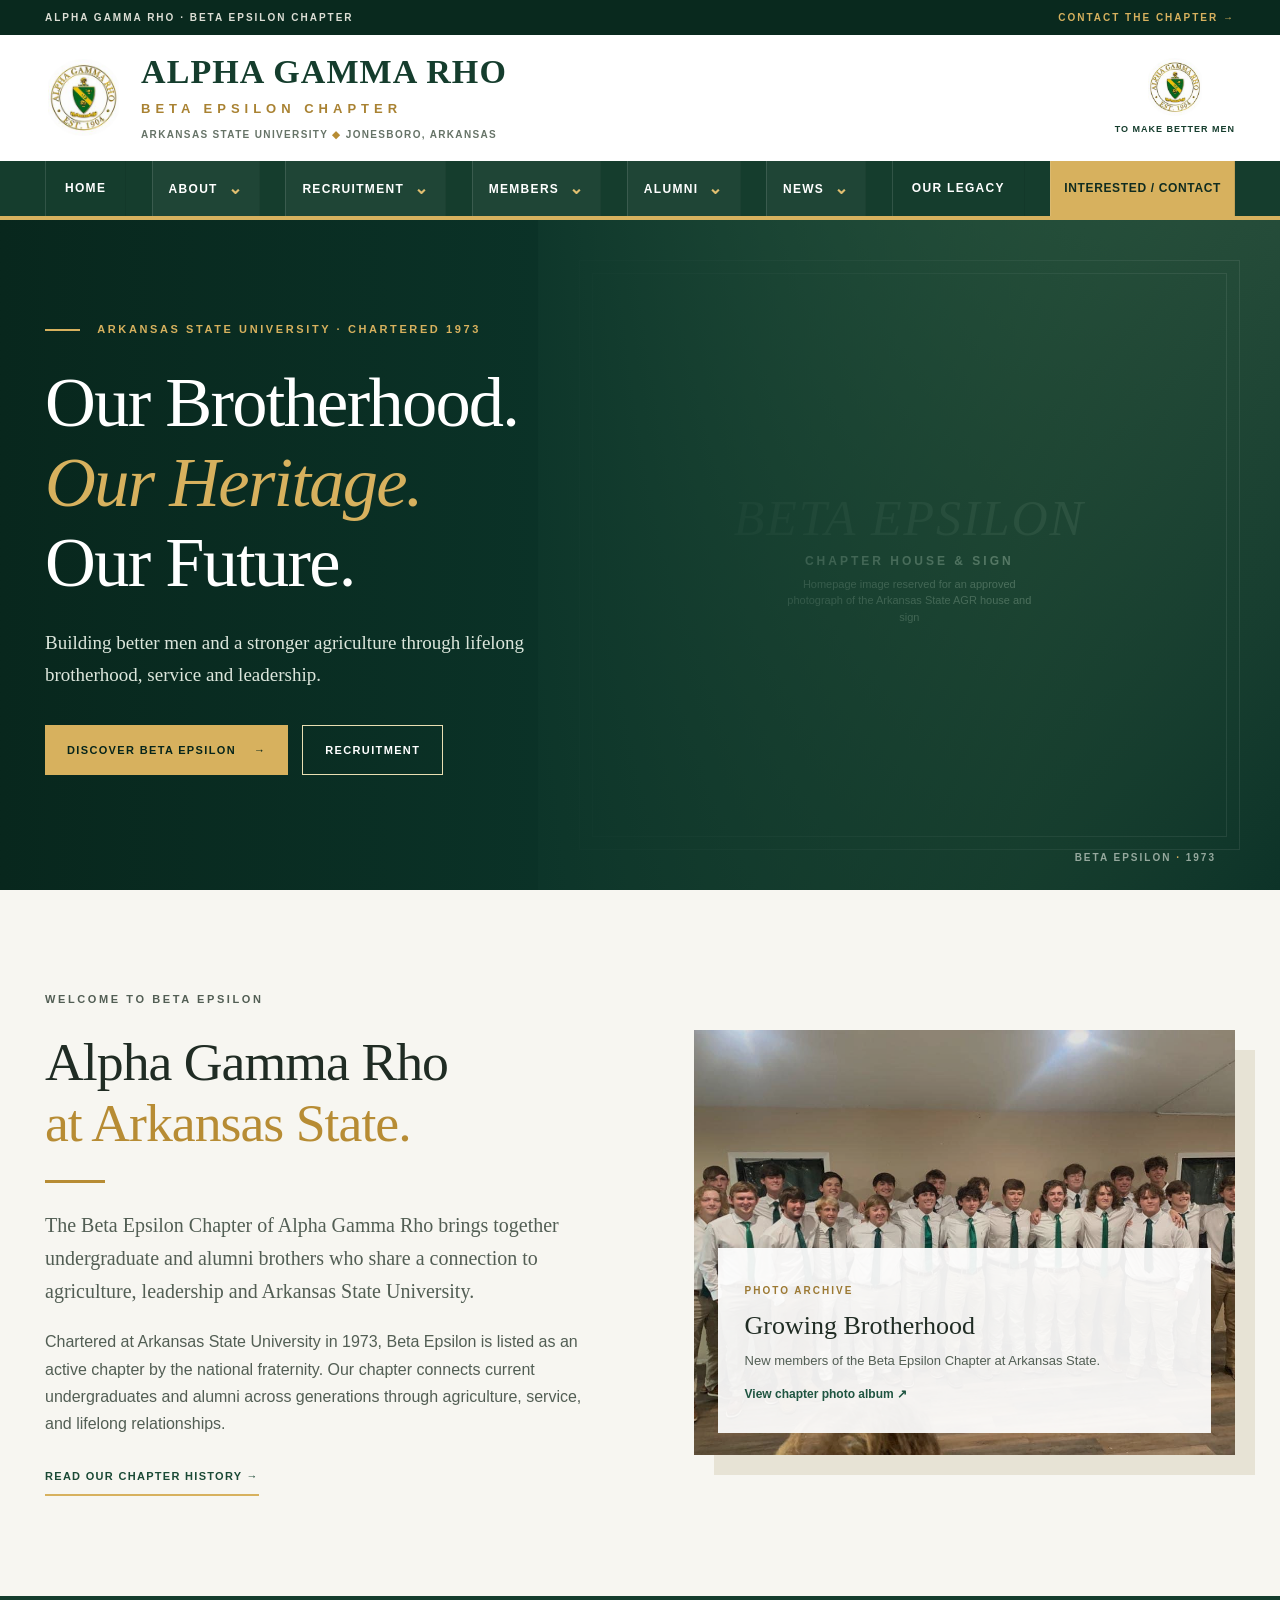
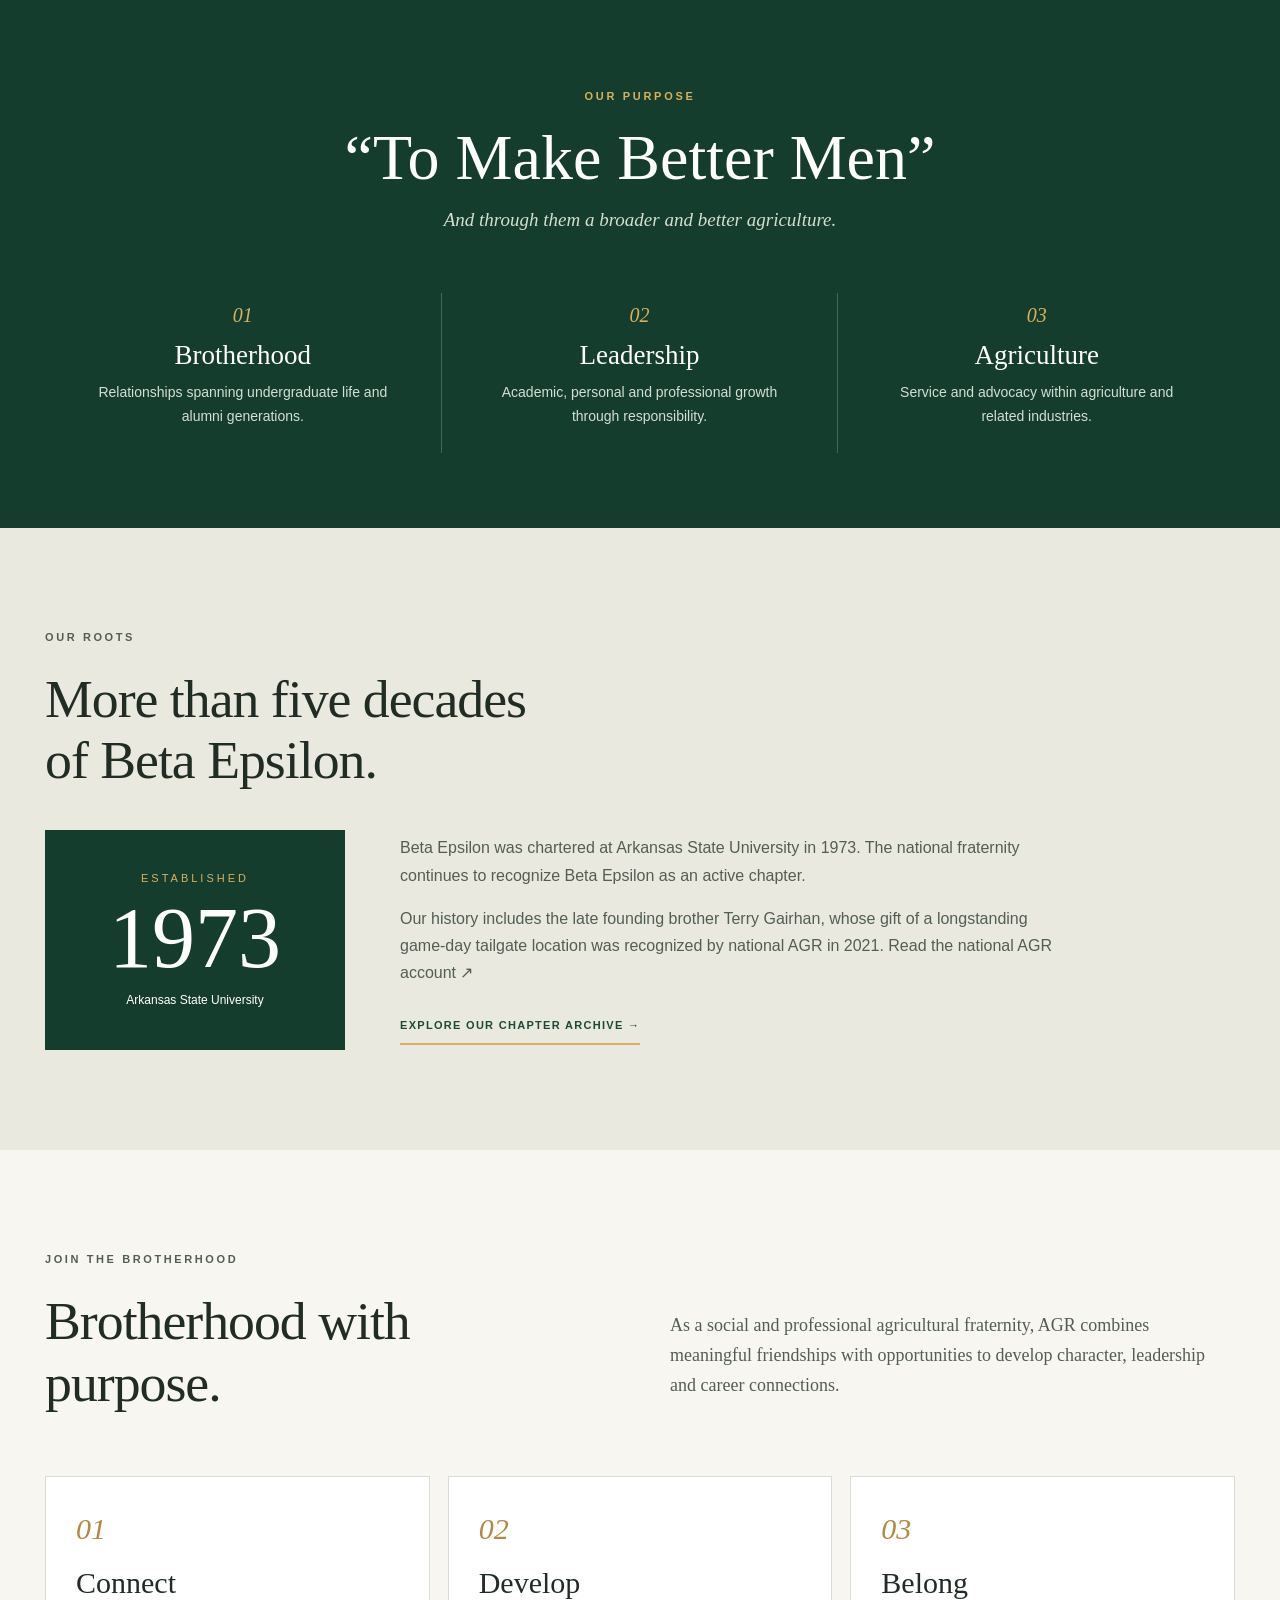
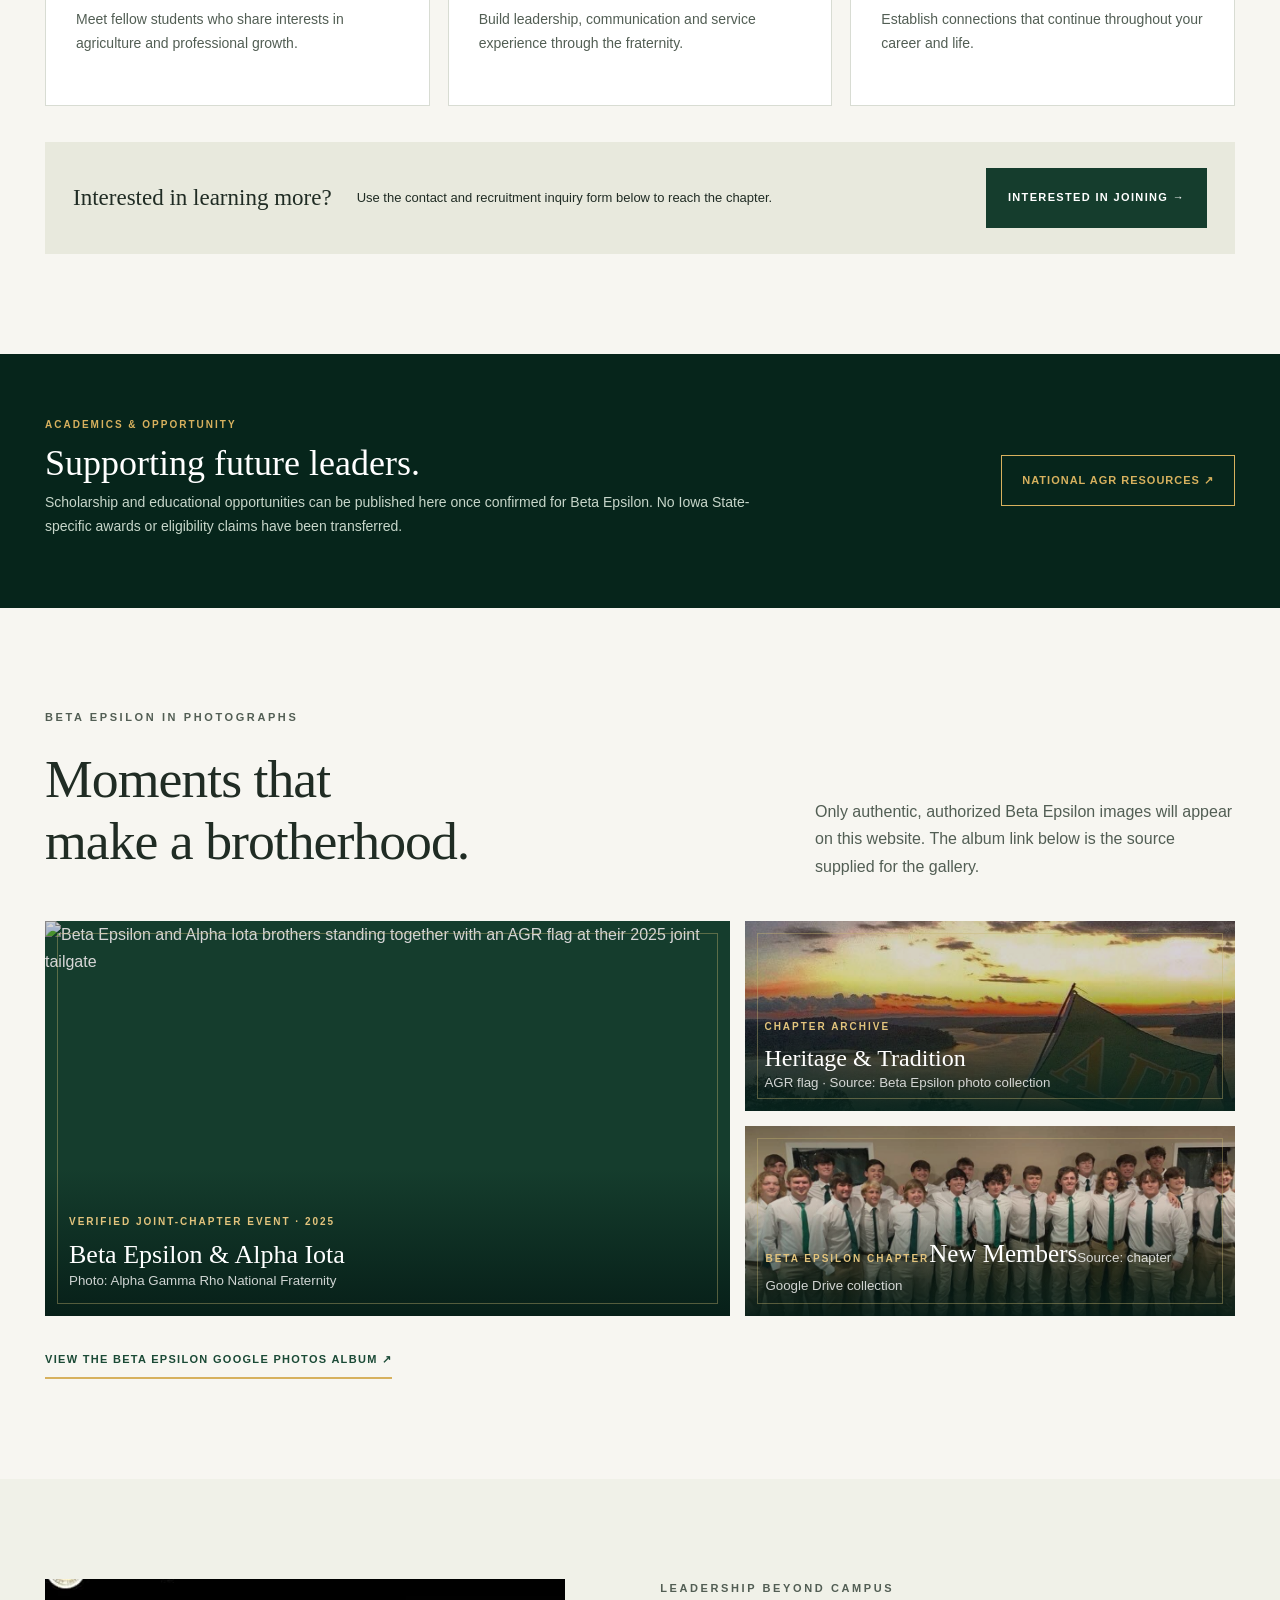
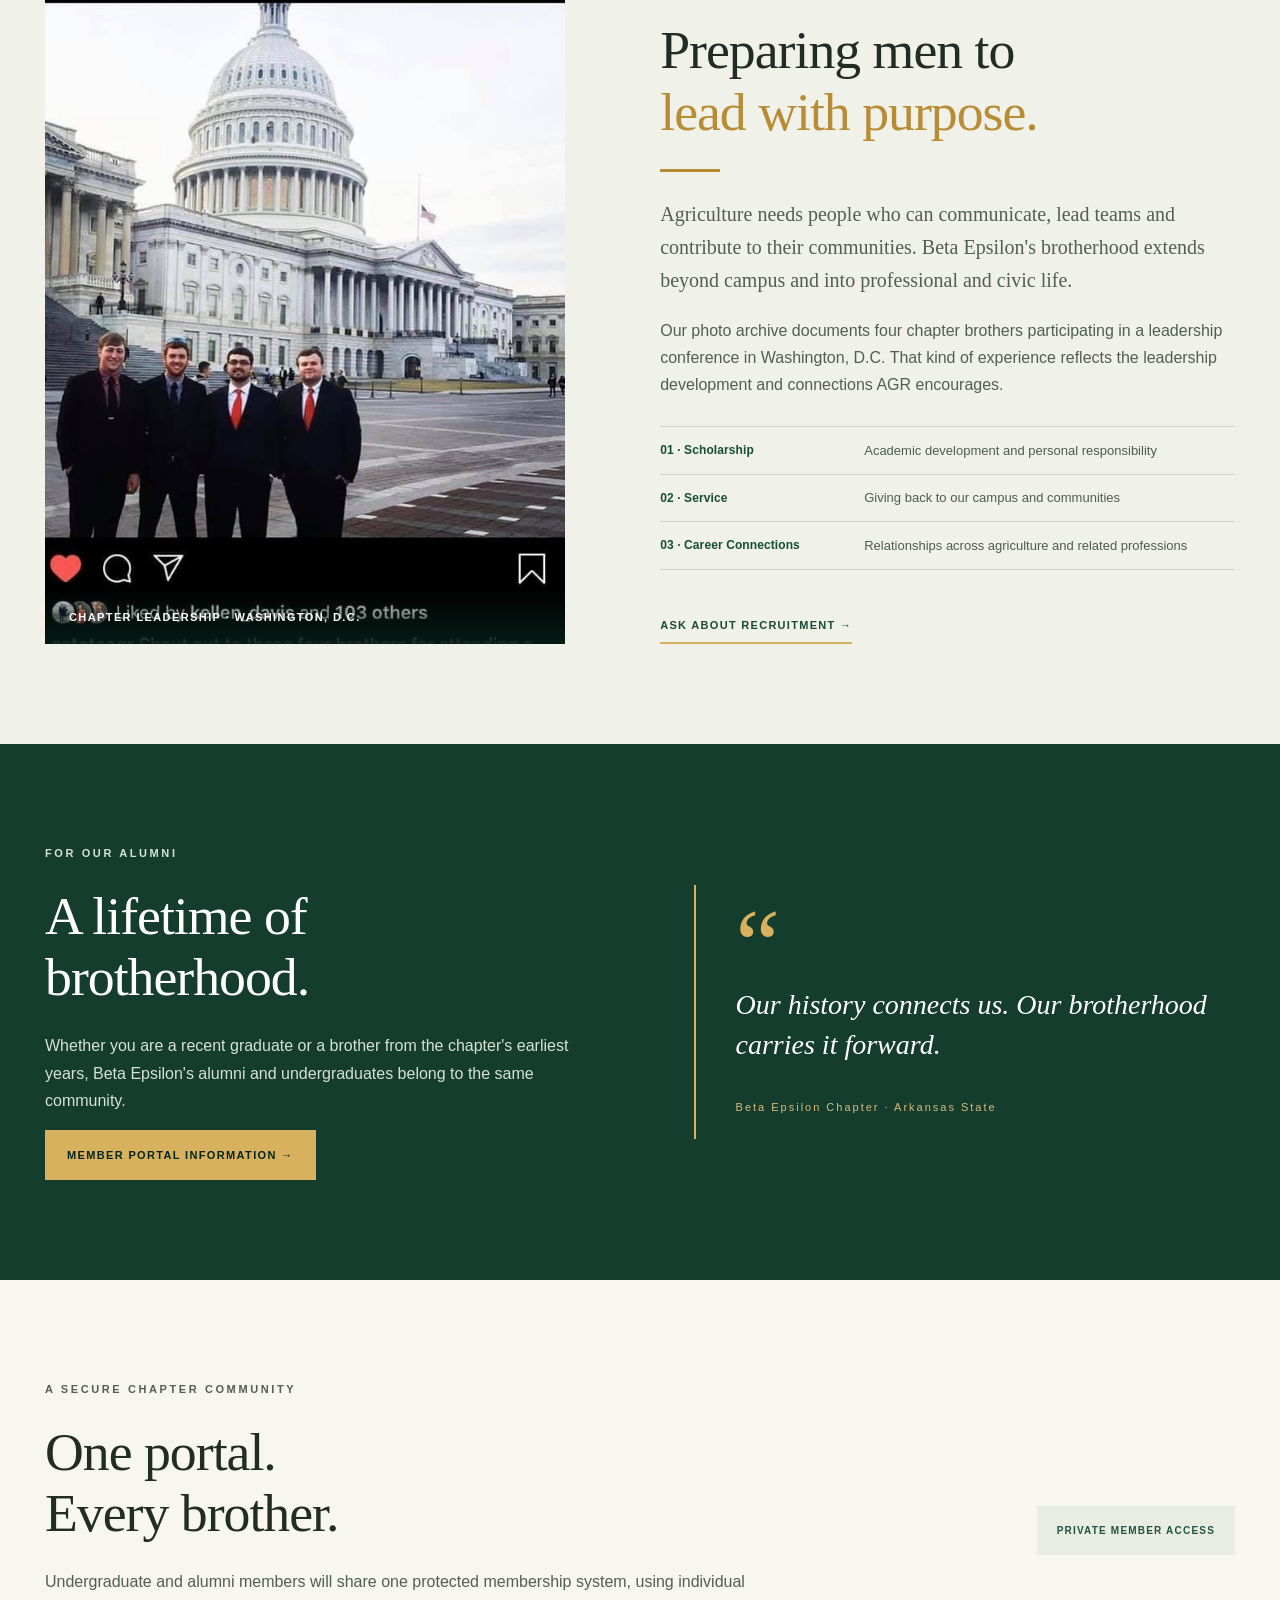
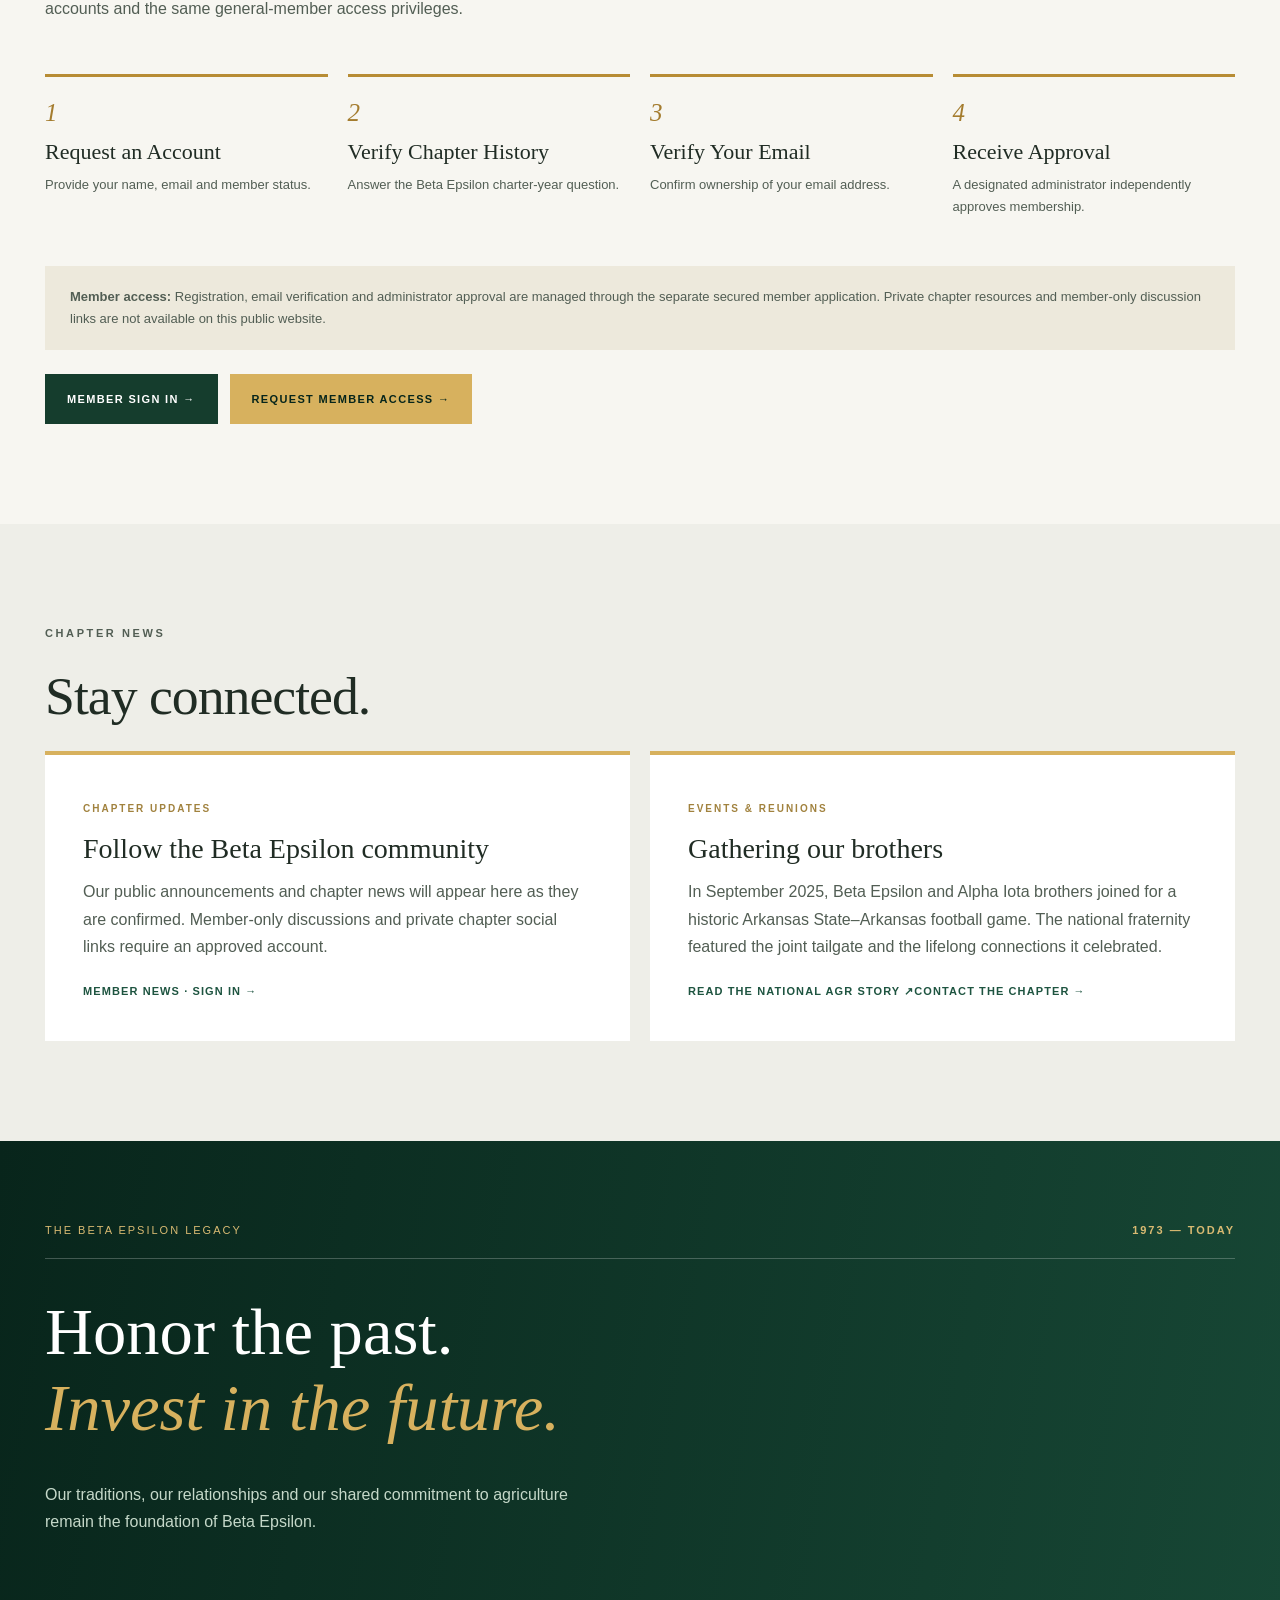
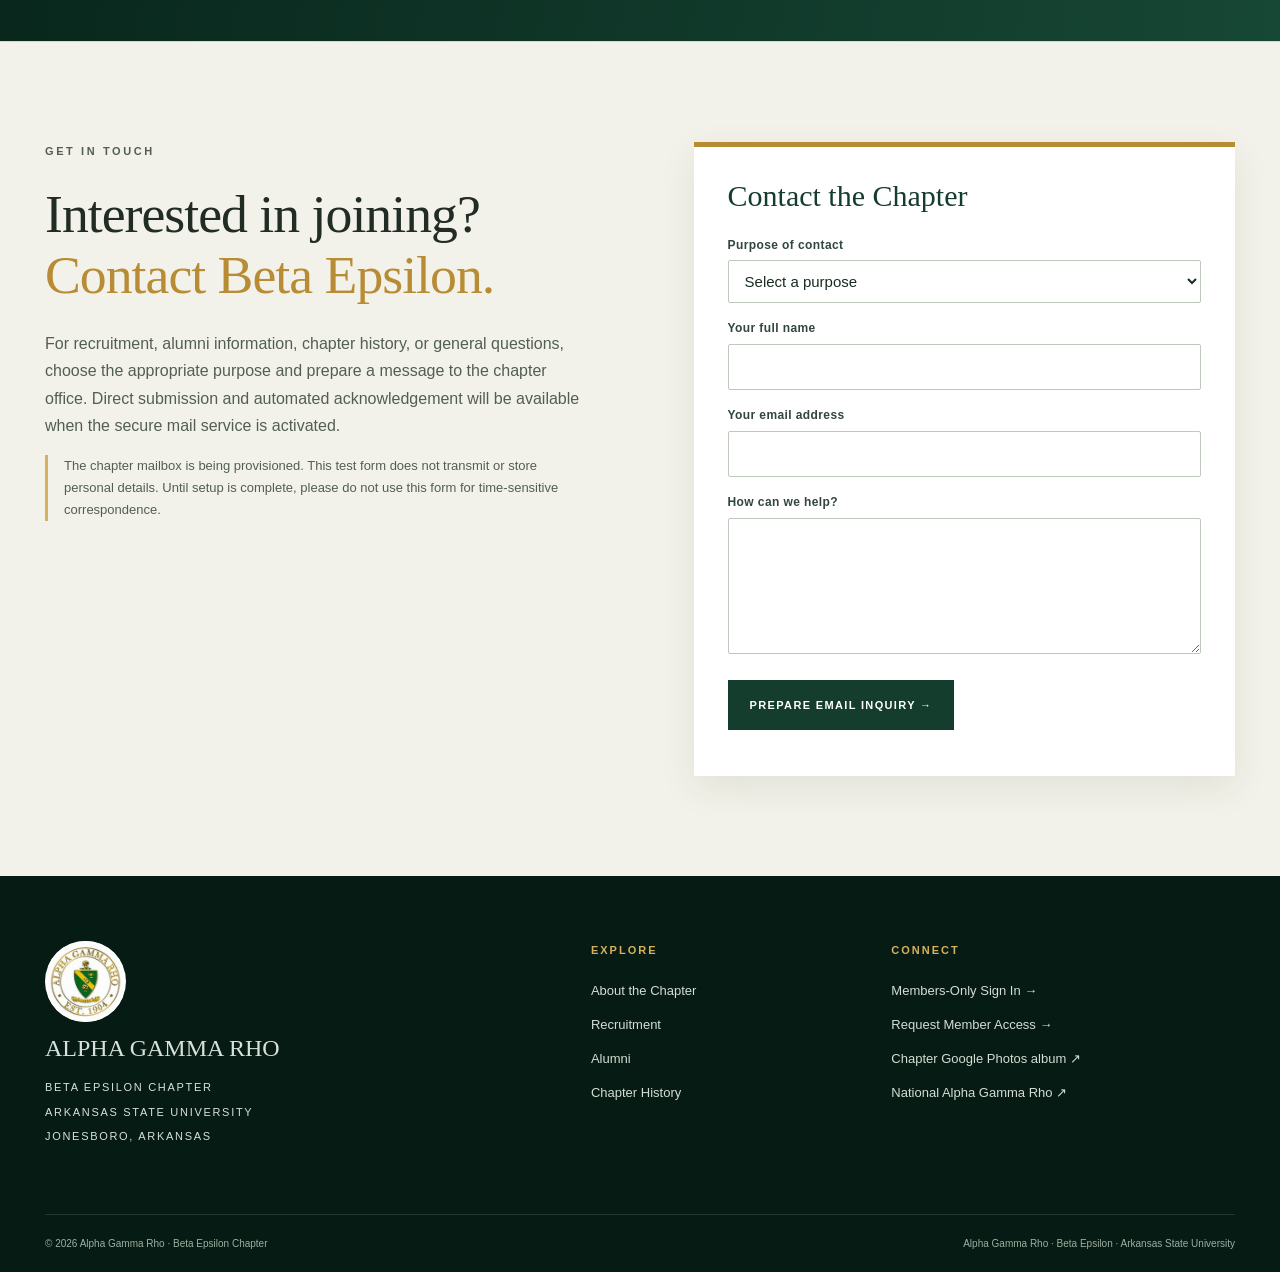
==== commit a67673af: "Remove remaining public references to private chapter Facebook resources" ====
--- a/test-site/index.html
+++ b/test-site/index.html
@@ -24,7 +24,7 @@
 <div class="nav-dropdown"><button aria-expanded="false" class="nav-item dropdown-toggle" type="button">RECRUITMENT <span aria-hidden="true">⌄</span></button><div class="sub-menu"><a href="#recruitment">Why Join AGR?</a><a href="#interested">Prospective Members</a><a href="#scholarships">Scholarship Information</a><a href="#contact">Interested in Joining Form</a></div></div>
 <div class="nav-dropdown"><button aria-expanded="false" class="nav-item dropdown-toggle" type="button">MEMBERS <span aria-hidden="true">⌄</span></button><div class="sub-menu"><a href="https://agr-beta-epsilon.onrender.com/login">Member Sign In</a><a href="https://agr-beta-epsilon.onrender.com/register">Request Member Access</a><a href="#memberaccess">Member Registration &amp; Approval</a><a href="#security">Account Security</a></div></div>
 <div class="nav-dropdown"><button aria-expanded="false" class="nav-item dropdown-toggle" type="button">ALUMNI <span aria-hidden="true">⌄</span></button><div class="sub-menu"><a href="#alumni">Alumni Brotherhood</a><a href="#history">Chapter Heritage</a><a href="#events">Reunions &amp; Events</a><a href="#contact">Contact the Chapter</a></div></div>
-<div class="nav-dropdown"><button aria-expanded="false" class="nav-item dropdown-toggle" type="button">NEWS <span aria-hidden="true">⌄</span></button><div class="sub-menu"><a href="#news">Chapter News &amp; Updates</a><a href="#gallery">Photos</a><a href="#leadership">Brotherhood &amp; Leadership</a><a href="#news">Public Chapter News</a><a href="https://agr-beta-epsilon.onrender.com/login">Member News &amp; Facebook (Login)</a></div></div>
+<div class="nav-dropdown"><button aria-expanded="false" class="nav-item dropdown-toggle" type="button">NEWS <span aria-hidden="true">⌄</span></button><div class="sub-menu"><a href="#news">Chapter News &amp; Updates</a><a href="#gallery">Photos</a><a href="#leadership">Brotherhood &amp; Leadership</a><a href="#news">Public Chapter News</a><a href="https://agr-beta-epsilon.onrender.com/login">Member News &amp; Resources (Login)</a></div></div>
 <a href="#legacy" class="nav-item nav-button">OUR LEGACY</a><a href="#contact" class="nav-item nav-cta">INTERESTED / CONTACT</a>
 </nav></div></div>
 <main id="main">
@@ -44,7 +44,7 @@
 <section class="section" id="gallery"><div class="container"><p class="eyebrow dark-label">BETA EPSILON IN PHOTOGRAPHS</p><div class="gallery-title"><h2>Moments that<br>make a brotherhood.</h2><p>Only authentic, authorized Beta Epsilon images will appear on this website. The album link below is the source supplied for the gallery.</p></div><div class="gallery-grid"><div class="gallery-card gallery-large verified-event"><img src="https://www.alphagammarho.org/sites/default/files/styles/downsize_1000/public/photos/img_4815.jpg?itok=KE48aMKF" loading="lazy" alt="Beta Epsilon and Alpha Iota brothers standing together with an AGR flag at their 2025 joint tailgate"><div class="event-caption"><span>VERIFIED JOINT-CHAPTER EVENT · 2025</span><strong>Beta Epsilon &amp; Alpha Iota</strong><small>Photo: Alpha Gamma Rho National Fraternity</small></div></div><div class="gallery-card flag-photo"><img src="./images/chapter-flag-sunset.jpg" loading="lazy" alt="Alpha Gamma Rho green and gold flag flying over a lake at sunset"><div class="event-caption"><span>CHAPTER ARCHIVE</span><strong>Heritage &amp; Tradition</strong><small>AGR flag · Source: Beta Epsilon photo collection</small></div></div><div class="gallery-card new-member-photo"><img src="./images/new-members.jpg" alt="Beta Epsilon new-member group wearing white shirts and green ties" loading="lazy"><div class="event-caption"><span>BETA EPSILON CHAPTER</span><strong>New Members</strong><small>Source: chapter Google Drive collection</small></div></div></div><a class="text-link" href="https://photos.google.com/share/AF1QipOa99iRlgigcoL616vmuqsZsp_l2Kz6aYiyeHdbm4Tek6KzcvxuJGxb1QeUyJ4Isg?key=ODRSNWJsYlhxbWJ6T3FuNE1CTDNIbXNtRy00Rkx3" target="_blank" rel="noopener">VIEW THE BETA EPSILON GOOGLE PHOTOS ALBUM ↗</a></div></section>
 <section class="section chapter-impact" id="leadership"><div class="container chapter-impact-grid"><div class="chapter-impact-photo"><img src="./images/brothers-washington.jpg" loading="lazy" alt="Four Arkansas State AGR brothers standing in business attire outside the United States Capitol"><span>CHAPTER LEADERSHIP · WASHINGTON, D.C.</span></div><div class="chapter-impact-copy"><p class="eyebrow dark-label">LEADERSHIP BEYOND CAMPUS</p><h2>Preparing men to<br><span class="accent-text">lead with purpose.</span></h2><div class="section-rule"></div><p class="lead">Agriculture needs people who can communicate, lead teams and contribute to their communities. Beta Epsilon's brotherhood extends beyond campus and into professional and civic life.</p><p>Our photo archive documents four chapter brothers participating in a leadership conference in Washington, D.C. That kind of experience reflects the leadership development and connections AGR encourages.</p><div class="impact-topics"><div><strong>01 · Scholarship</strong><span>Academic development and personal responsibility</span></div><div><strong>02 · Service</strong><span>Giving back to our campus and communities</span></div><div><strong>03 · Career Connections</strong><span>Relationships across agriculture and related professions</span></div></div><a class="text-link" href="#contact">ASK ABOUT RECRUITMENT →</a></div></div></section>
 <section class="section dark-section" id="alumni"><div class="container two-col alumni-grid"><div><p class="eyebrow">FOR OUR ALUMNI</p><h2>A lifetime of<br>brotherhood.</h2><p>Whether you are a recent graduate or a brother from the chapter's earliest years, Beta Epsilon's alumni and undergraduates belong to the same community.</p><a class="btn btn-gold" href="#members">MEMBER PORTAL INFORMATION →</a></div><div class="alumni-quote"><div class="quote-mark">“</div><p>Our history connects us. Our brotherhood carries it forward.</p><small>Beta Epsilon Chapter · Arkansas State</small></div></div></section>
-<section class="section" id="members"><div class="container"><p class="eyebrow dark-label">A SECURE CHAPTER COMMUNITY</p><div class="memberhead"><div><h2>One portal.<br>Every brother.</h2><p>Undergraduate and alumni members will share one protected membership system, using individual accounts and the same general-member access privileges.</p></div><div class="lock-pill">PRIVATE MEMBER ACCESS</div></div><div class="steps" id="memberaccess"><div><b>1</b><h3>Request an Account</h3><p>Provide your name, email and member status.</p></div><div><b>2</b><h3>Verify Chapter History</h3><p>Answer the Beta Epsilon charter-year question.</p></div><div><b>3</b><h3>Verify Your Email</h3><p>Confirm ownership of your email address.</p></div><div><b>4</b><h3>Receive Approval</h3><p>A designated administrator independently approves membership.</p></div></div><p class="portal-note" id="security"><strong>Member access:</strong> Registration, email verification and administrator approval are managed through the separate secured member application. Private resources and chapter Facebook links are not available on this public website.</p><div class="portal-actions"><a class="btn btn-green" href="https://agr-beta-epsilon.onrender.com/login">MEMBER SIGN IN →</a> <a class="btn btn-gold" href="https://agr-beta-epsilon.onrender.com/register">REQUEST MEMBER ACCESS →</a></div></div></section>
+<section class="section" id="members"><div class="container"><p class="eyebrow dark-label">A SECURE CHAPTER COMMUNITY</p><div class="memberhead"><div><h2>One portal.<br>Every brother.</h2><p>Undergraduate and alumni members will share one protected membership system, using individual accounts and the same general-member access privileges.</p></div><div class="lock-pill">PRIVATE MEMBER ACCESS</div></div><div class="steps" id="memberaccess"><div><b>1</b><h3>Request an Account</h3><p>Provide your name, email and member status.</p></div><div><b>2</b><h3>Verify Chapter History</h3><p>Answer the Beta Epsilon charter-year question.</p></div><div><b>3</b><h3>Verify Your Email</h3><p>Confirm ownership of your email address.</p></div><div><b>4</b><h3>Receive Approval</h3><p>A designated administrator independently approves membership.</p></div></div><p class="portal-note" id="security"><strong>Member access:</strong> Registration, email verification and administrator approval are managed through the separate secured member application. Private chapter resources and member-only discussion links are not available on this public website.</p><div class="portal-actions"><a class="btn btn-green" href="https://agr-beta-epsilon.onrender.com/login">MEMBER SIGN IN →</a> <a class="btn btn-gold" href="https://agr-beta-epsilon.onrender.com/register">REQUEST MEMBER ACCESS →</a></div></div></section>
 <section class="section updates" id="news"><div class="container"><p class="eyebrow dark-label">CHAPTER NEWS</p><h2>Stay connected.</h2><div class="news-grid"><article><span>CHAPTER UPDATES</span><h3>Follow the Beta Epsilon community</h3><p>Our public announcements and chapter news will appear here as they are confirmed. Member-only discussions and private chapter social links require an approved account.</p><a href="https://agr-beta-epsilon.onrender.com/login">MEMBER NEWS · SIGN IN →</a></article><article id="events"><span>EVENTS &amp; REUNIONS</span><h3>Gathering our brothers</h3><p>In September 2025, Beta Epsilon and Alpha Iota brothers joined for a historic Arkansas State–Arkansas football game. The national fraternity featured the joint tailgate and the lifelong connections it celebrated.</p><a href="https://www.alphagammarho.org/news/arkansas-chapters-host-joint-tailgate" target="_blank" rel="noopener">READ THE NATIONAL AGR STORY ↗</a><a href="#contact">CONTACT THE CHAPTER →</a></article></div></div></section>
 <section class="legacy" id="legacy"><div class="container"><div class="legacy-top"><span>THE BETA EPSILON LEGACY</span><strong>1973 — TODAY</strong></div><h2>Honor the past.<br><em>Invest in the future.</em></h2><p>Our traditions, our relationships and our shared commitment to agriculture remain the foundation of Beta Epsilon.</p></div></section>
 <section class="section contact-section" id="contact"><div class="container contact-grid"><div><p class="eyebrow dark-label">GET IN TOUCH</p><h2>Interested in joining?<br><span class="accent-text">Contact Beta Epsilon.</span></h2><p>For recruitment, alumni information, chapter history, or general questions, choose the appropriate purpose and prepare a message to the chapter office. Direct submission and automated acknowledgement will be available when the secure mail service is activated.</p><p class="contact-disclaimer">The chapter mailbox is being provisioned. This test form does not transmit or store personal details. Until setup is complete, please do not use this form for time-sensitive correspondence.</p></div><form id="chapterContactForm" class="contact-form"><h3>Contact the Chapter</h3><label for="inquiryPurpose">Purpose of contact</label><select id="inquiryPurpose" name="purpose" required><option value="">Select a purpose</option><option value="Interested in Joining">Interested in Joining / Recruitment</option><option value="Alumni Relations">Alumni Relations</option><option value="Chapter History or Photos">Chapter History or Photos</option><option value="General Inquiry">General Inquiry</option></select><label for="contactName">Your full name</label><input id="contactName" name="name" autocomplete="name" required maxlength="100"><label for="contactEmail">Your email address</label><input id="contactEmail" name="email" type="email" autocomplete="email" required maxlength="254"><label for="contactMessage">How can we help?</label><textarea id="contactMessage" name="message" rows="5" required maxlength="4000"></textarea><button class="btn btn-green" type="submit">PREPARE EMAIL INQUIRY →</button><p id="contactFormStatus" role="status" aria-live="polite" class="form-status"></p></form></div></section></main>
--- a/test-site/style.css
+++ b/test-site/style.css
@@ -42,3 +42,23 @@
 .gallery-card.new-member-photo .event-caption{position:absolute;inset:auto 0 0;padding:35px 20px 18px;background:linear-gradient(transparent,#061d17ef);z-index:2}
 .gallery-card.new-member-photo .event-caption strong{font-size:25px}
 .gallery-card.new-member-photo:before{z-index:3;pointer-events:none}
+
+
+/* Public chapter imagery and extended content */
+.gallery-card.flag-photo{padding:0;background:#163d2f;position:relative;overflow:hidden}
+.gallery-card.flag-photo>img{height:100%;width:100%;object-fit:cover;display:block;filter:brightness(.84)}
+.gallery-card.flag-photo .event-caption{position:absolute;bottom:0;left:0;right:0;background:linear-gradient(transparent,#06231ceF);padding:38px 19px 16px;display:flex;flex-direction:column;z-index:2;color:white}
+.gallery-card.flag-photo .event-caption strong{font-size:24px}
+.gallery-card.flag-photo:before{z-index:3;pointer-events:none}
+.chapter-impact{background:#f0f1e8}
+.chapter-impact-grid{display:grid;grid-template-columns:minmax(0,.95fr) minmax(0,1.05fr);align-items:center;gap:8%}
+.chapter-impact-photo{position:relative;min-height:500px;align-self:stretch;background:#1d412f;overflow:hidden}
+.chapter-impact-photo img{height:100%;width:100%;position:absolute;inset:0;object-fit:cover;object-position:center}
+.chapter-impact-photo span{position:absolute;left:0;bottom:0;right:0;padding:22px 24px 18px;color:#fff;background:linear-gradient(transparent,#061c16ed);font-size:11px;letter-spacing:1.4px;font-weight:700}
+.chapter-impact-copy h2{max-width:680px}
+.impact-topics{margin:28px 0 32px;border-top:1px solid #cdd3c7}
+.impact-topics>div{display:grid;grid-template-columns:190px 1fr;gap:14px;align-items:center;padding:13px 0;border-bottom:1px solid #cdd3c7}
+.impact-topics strong{font-size:12px;color:#164e34;letter-spacing:.1px}
+.impact-topics span{color:#4e5c52;font-size:13px;line-height:1.5}
+.portal-actions{display:flex;gap:12px;flex-wrap:wrap;margin-top:24px}
+@media(max-width:800px){.chapter-impact-grid{grid-template-columns:1fr;gap:27px}.chapter-impact-photo{height:380px;min-height:380px}.impact-topics>div{grid-template-columns:1fr;gap:3px}}
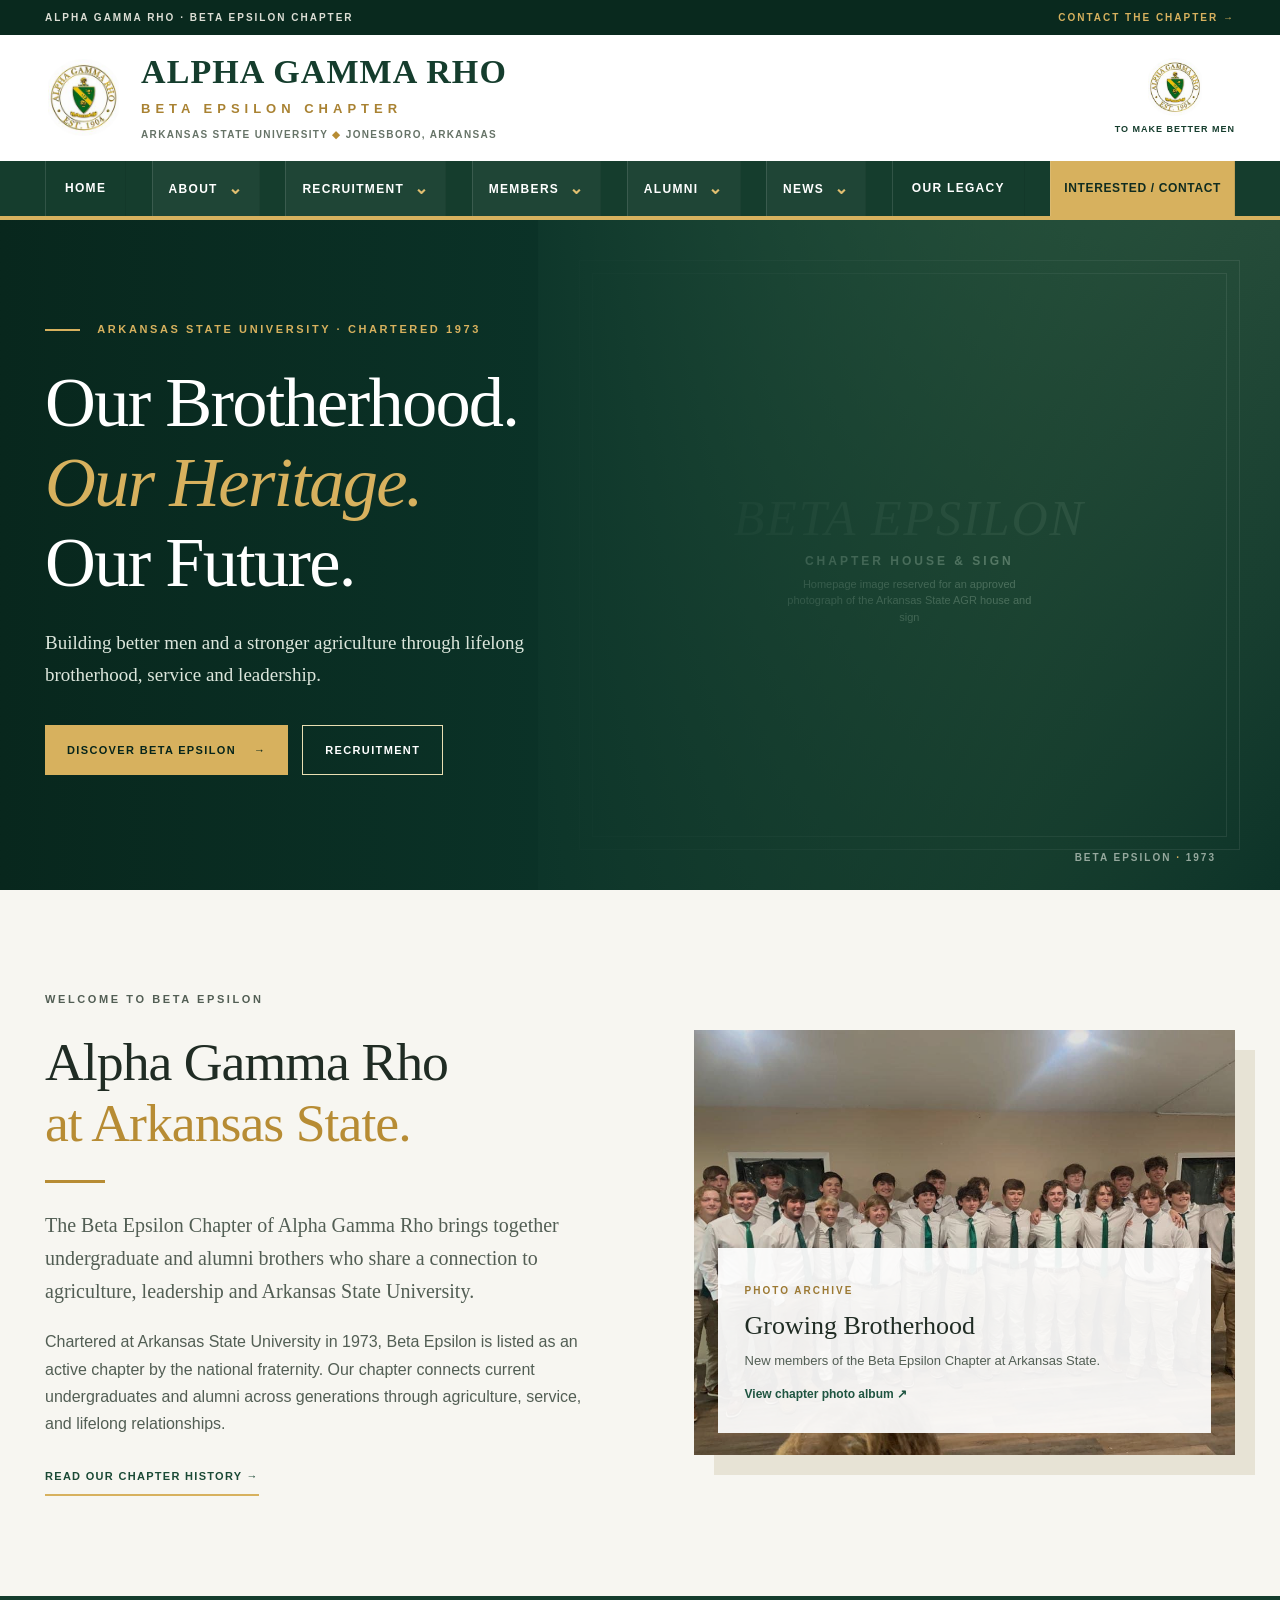
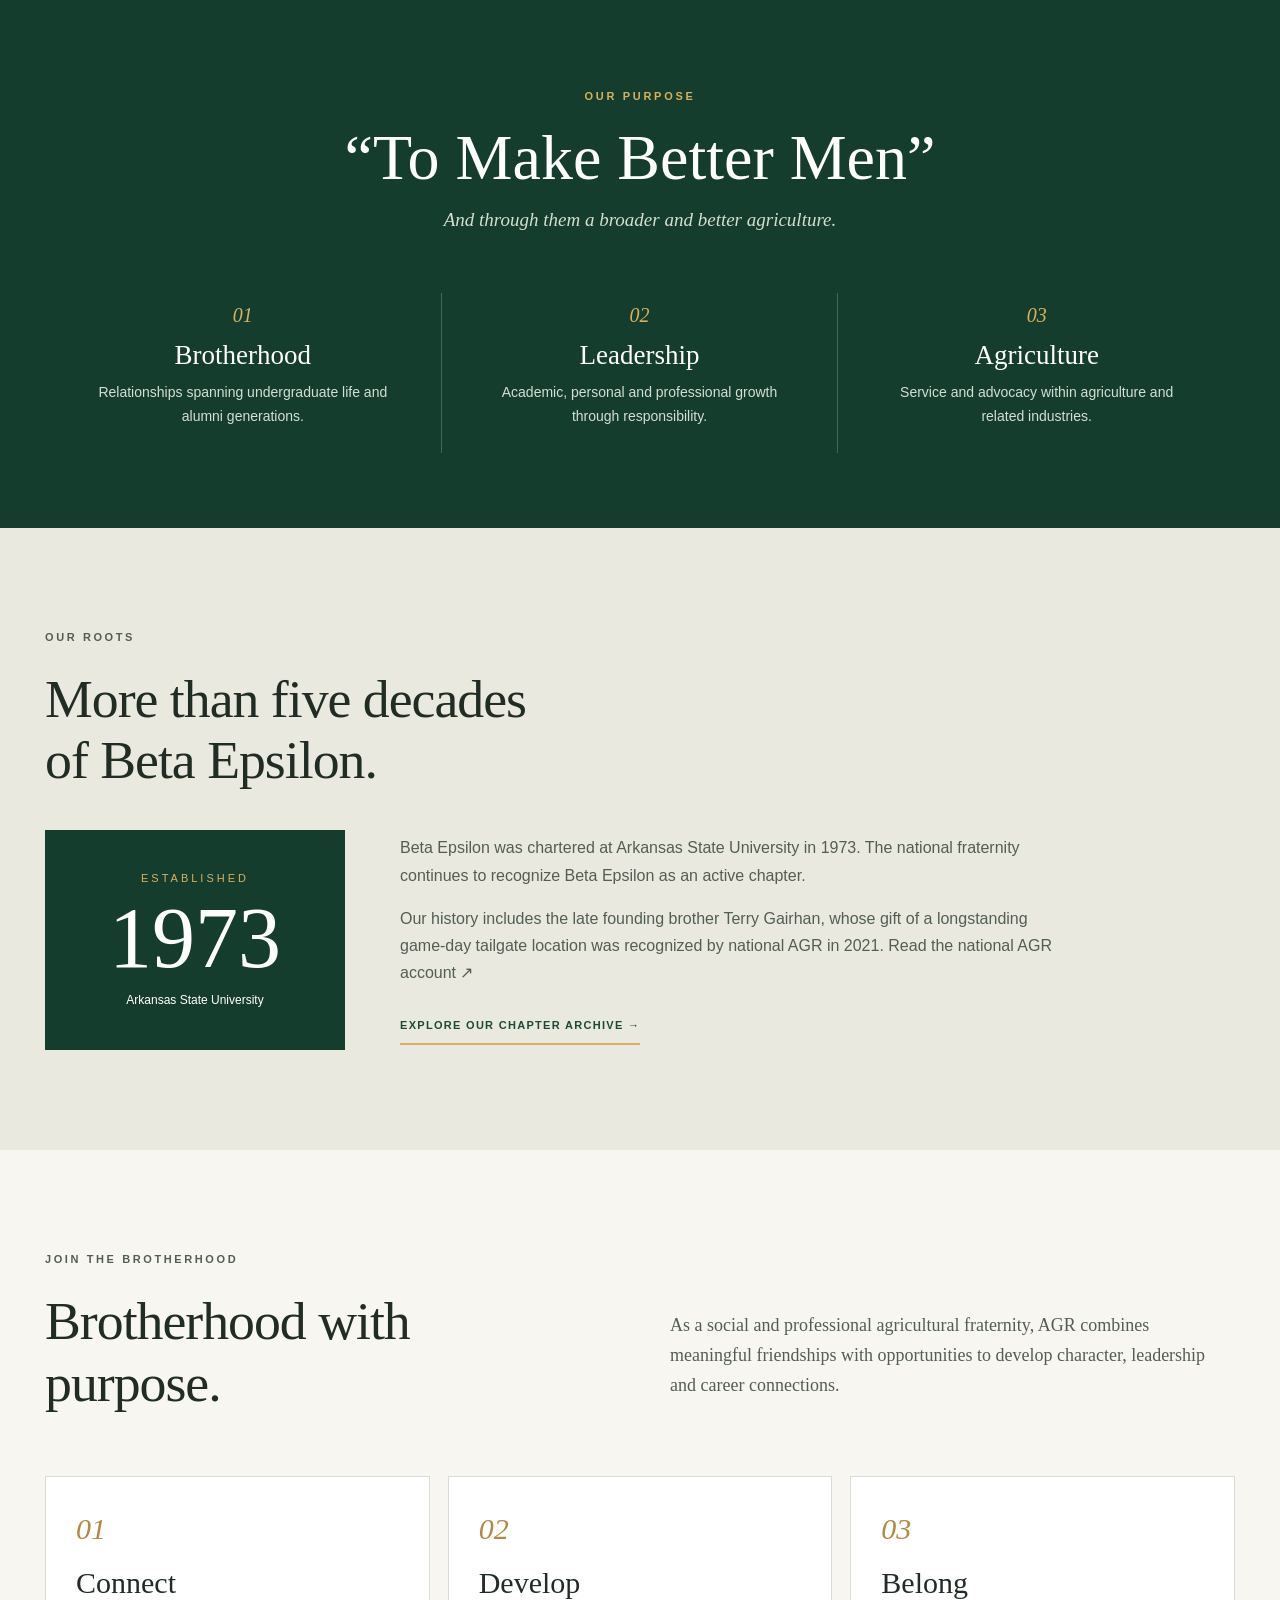
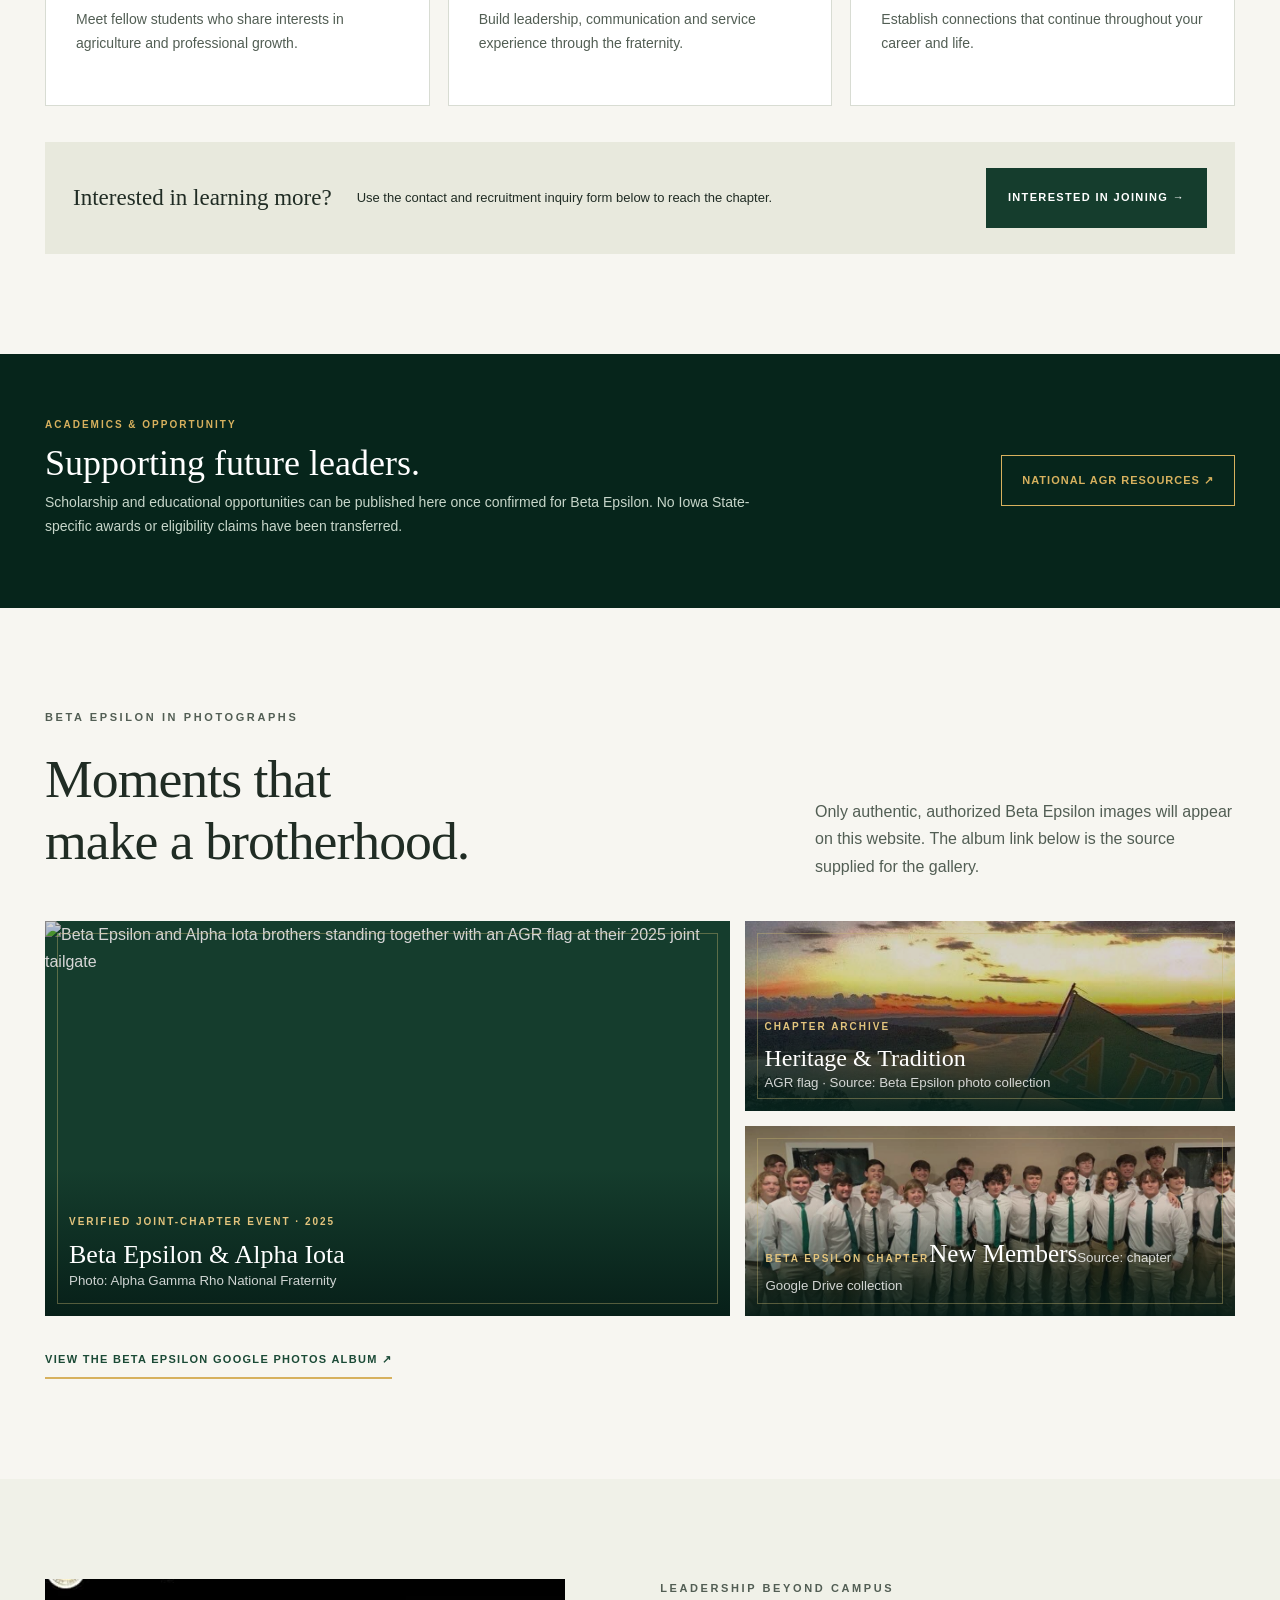
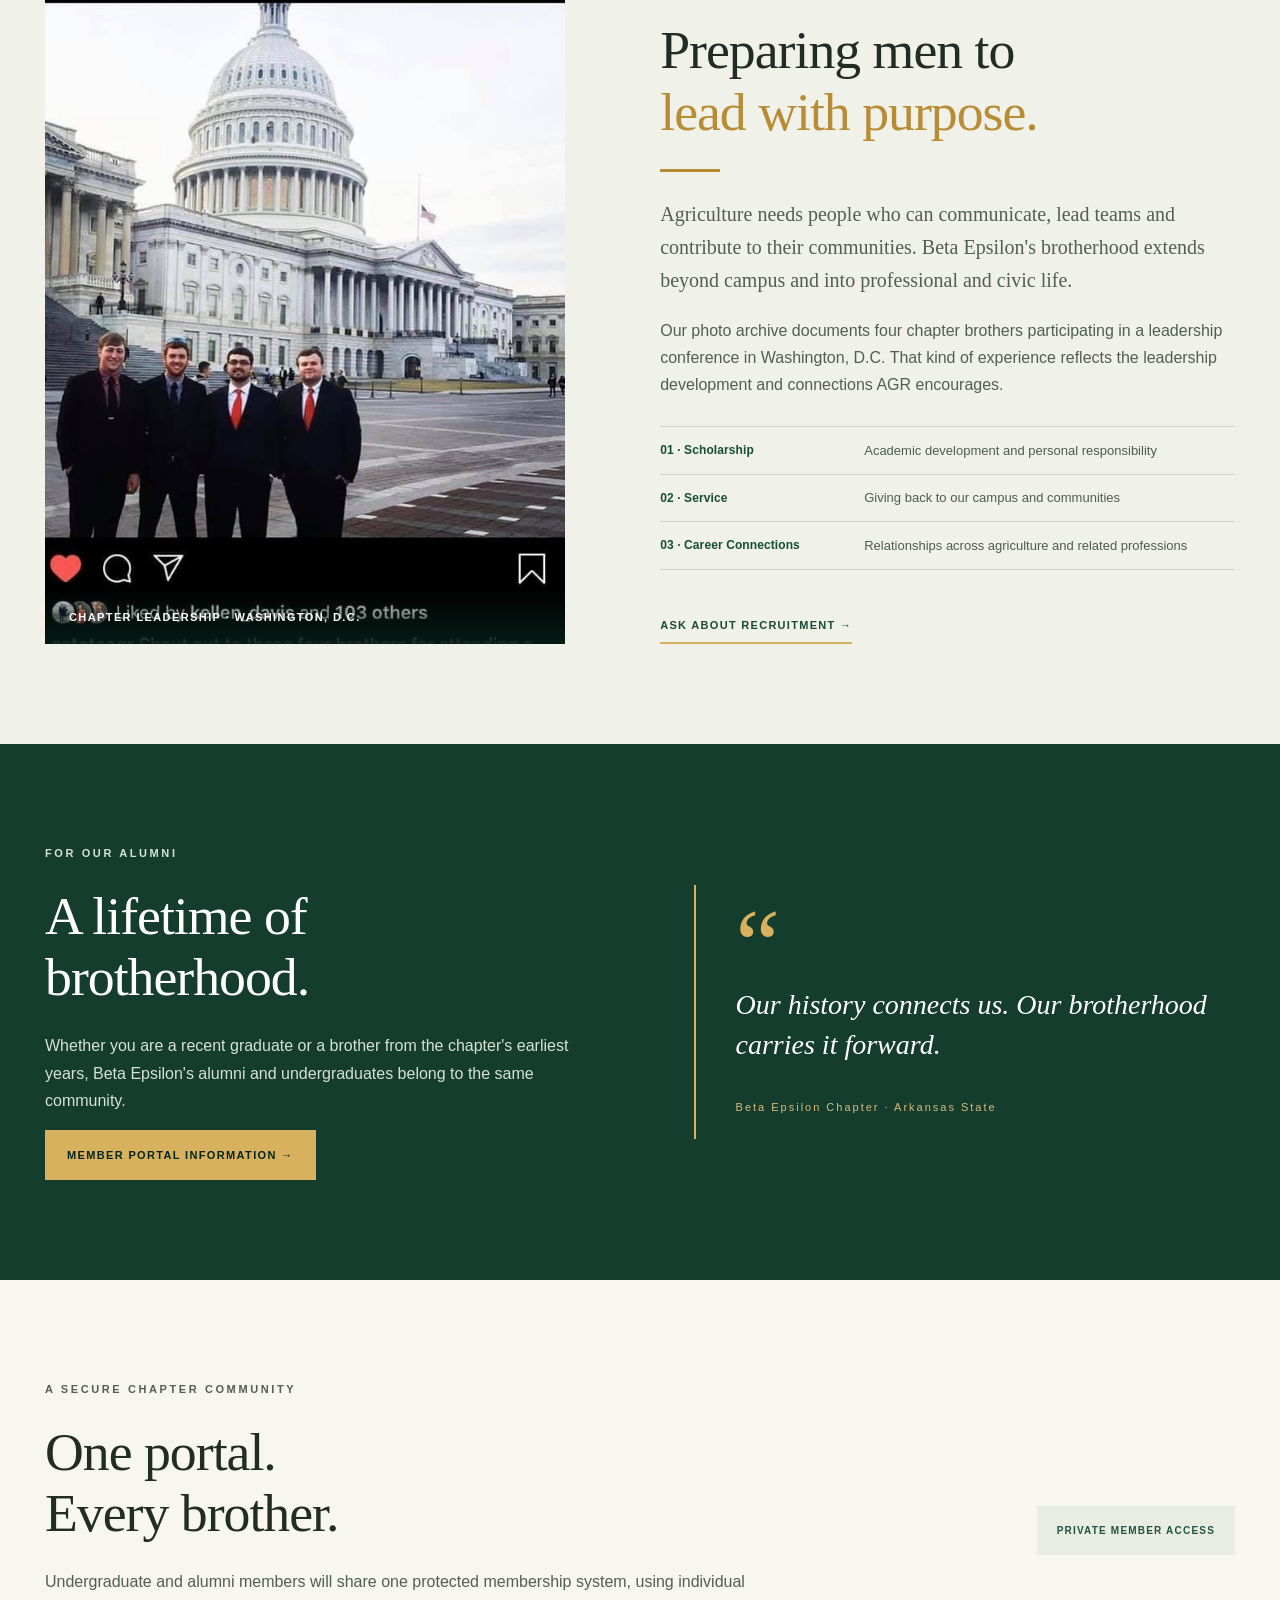
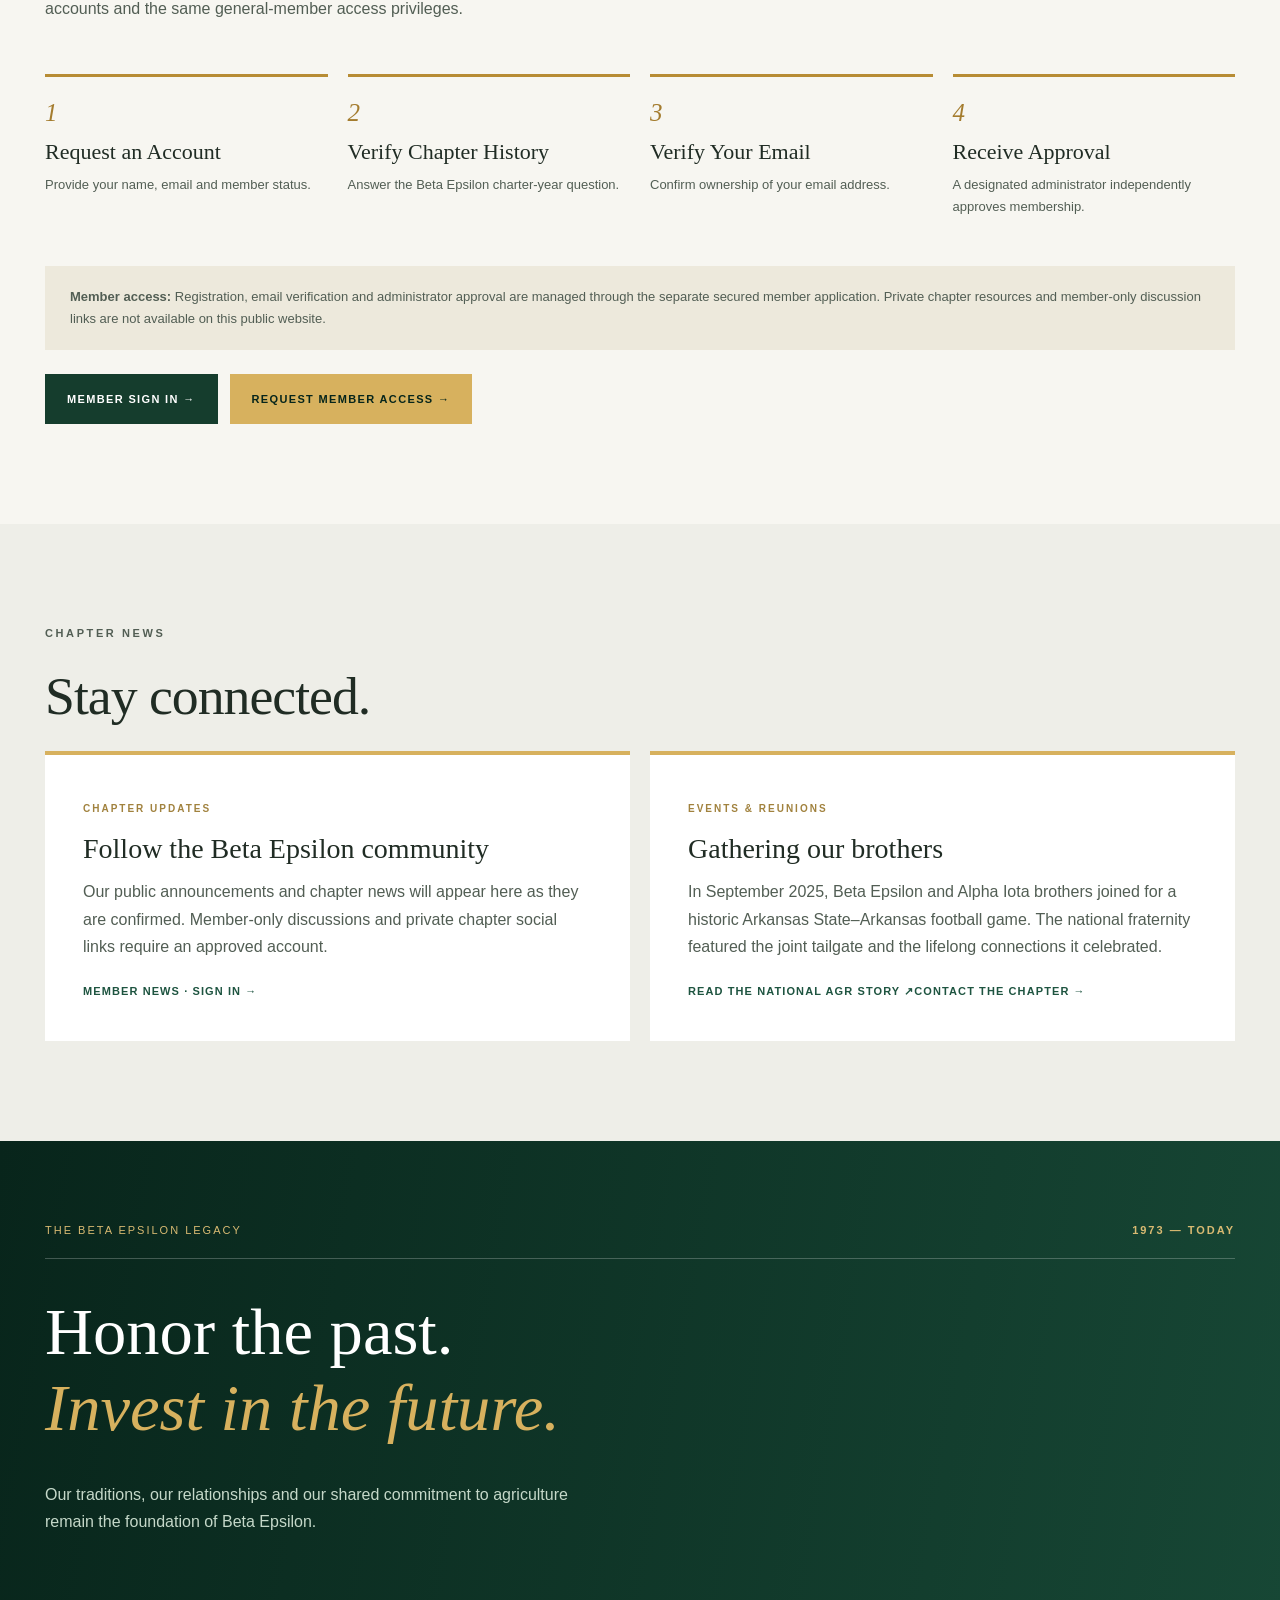
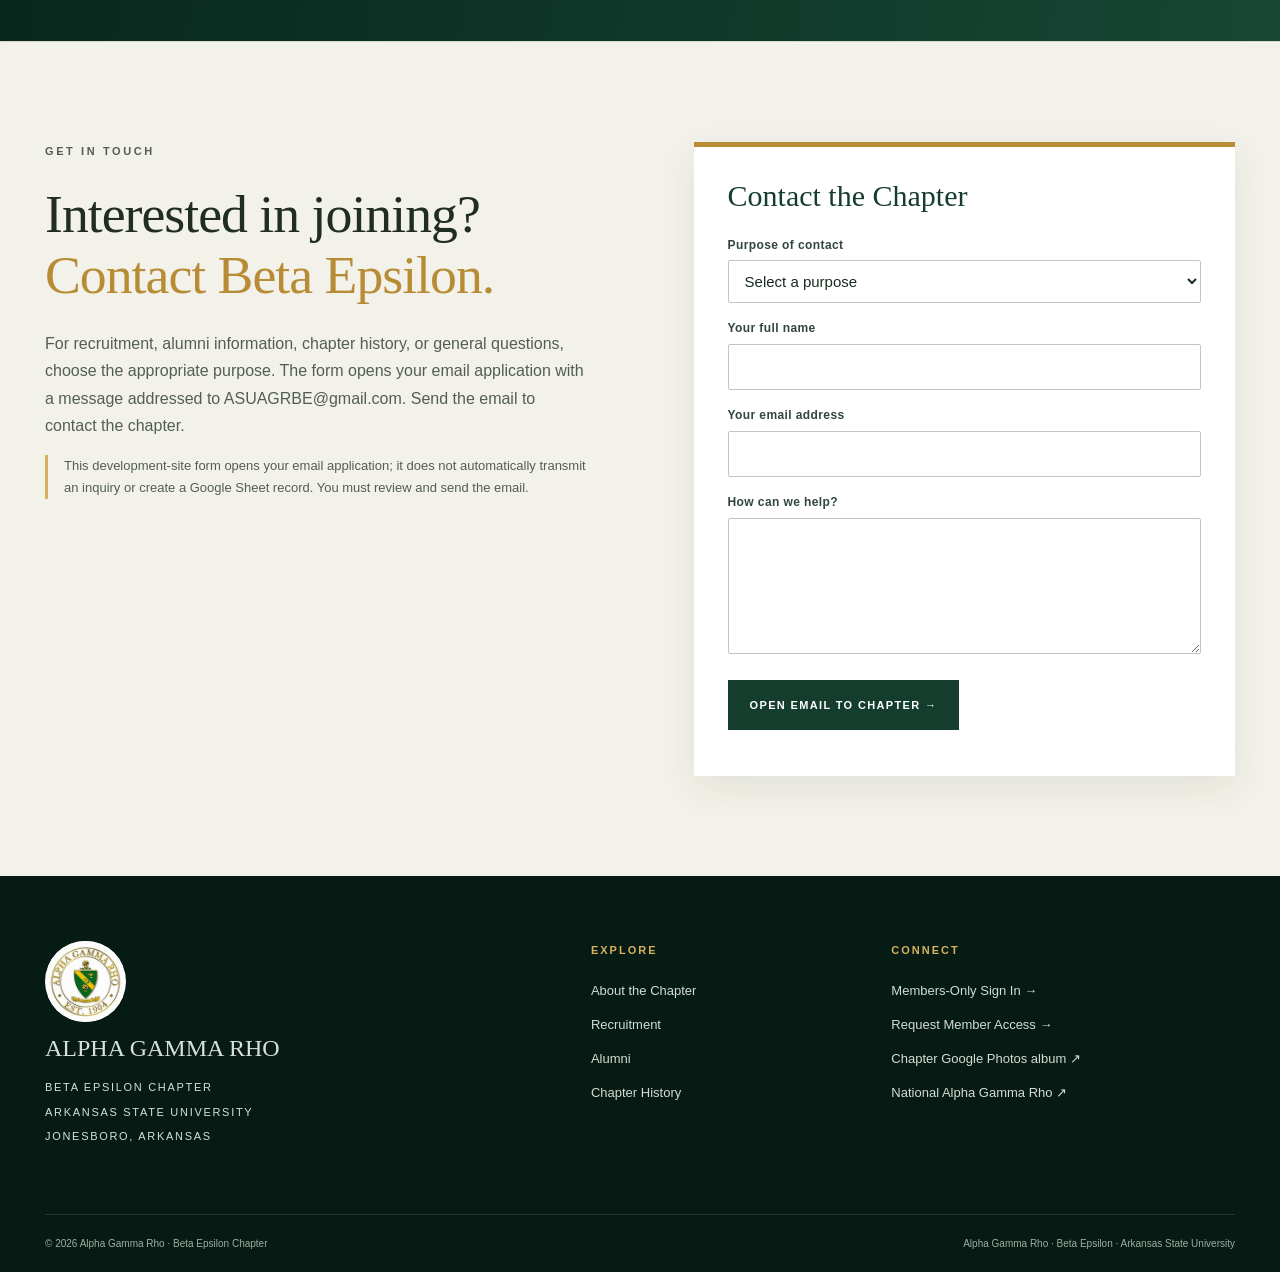
==== commit 33e637e8: "Explain email-to-chapter workflow accurately until direct submission API is activated" ====
--- a/test-site/index.html
+++ b/test-site/index.html
@@ -47,7 +47,7 @@
 <section class="section" id="members"><div class="container"><p class="eyebrow dark-label">A SECURE CHAPTER COMMUNITY</p><div class="memberhead"><div><h2>One portal.<br>Every brother.</h2><p>Undergraduate and alumni members will share one protected membership system, using individual accounts and the same general-member access privileges.</p></div><div class="lock-pill">PRIVATE MEMBER ACCESS</div></div><div class="steps" id="memberaccess"><div><b>1</b><h3>Request an Account</h3><p>Provide your name, email and member status.</p></div><div><b>2</b><h3>Verify Chapter History</h3><p>Answer the Beta Epsilon charter-year question.</p></div><div><b>3</b><h3>Verify Your Email</h3><p>Confirm ownership of your email address.</p></div><div><b>4</b><h3>Receive Approval</h3><p>A designated administrator independently approves membership.</p></div></div><p class="portal-note" id="security"><strong>Member access:</strong> Registration, email verification and administrator approval are managed through the separate secured member application. Private chapter resources and member-only discussion links are not available on this public website.</p><div class="portal-actions"><a class="btn btn-green" href="https://agr-beta-epsilon.onrender.com/login">MEMBER SIGN IN →</a> <a class="btn btn-gold" href="https://agr-beta-epsilon.onrender.com/register">REQUEST MEMBER ACCESS →</a></div></div></section>
 <section class="section updates" id="news"><div class="container"><p class="eyebrow dark-label">CHAPTER NEWS</p><h2>Stay connected.</h2><div class="news-grid"><article><span>CHAPTER UPDATES</span><h3>Follow the Beta Epsilon community</h3><p>Our public announcements and chapter news will appear here as they are confirmed. Member-only discussions and private chapter social links require an approved account.</p><a href="https://agr-beta-epsilon.onrender.com/login">MEMBER NEWS · SIGN IN →</a></article><article id="events"><span>EVENTS &amp; REUNIONS</span><h3>Gathering our brothers</h3><p>In September 2025, Beta Epsilon and Alpha Iota brothers joined for a historic Arkansas State–Arkansas football game. The national fraternity featured the joint tailgate and the lifelong connections it celebrated.</p><a href="https://www.alphagammarho.org/news/arkansas-chapters-host-joint-tailgate" target="_blank" rel="noopener">READ THE NATIONAL AGR STORY ↗</a><a href="#contact">CONTACT THE CHAPTER →</a></article></div></div></section>
 <section class="legacy" id="legacy"><div class="container"><div class="legacy-top"><span>THE BETA EPSILON LEGACY</span><strong>1973 — TODAY</strong></div><h2>Honor the past.<br><em>Invest in the future.</em></h2><p>Our traditions, our relationships and our shared commitment to agriculture remain the foundation of Beta Epsilon.</p></div></section>
-<section class="section contact-section" id="contact"><div class="container contact-grid"><div><p class="eyebrow dark-label">GET IN TOUCH</p><h2>Interested in joining?<br><span class="accent-text">Contact Beta Epsilon.</span></h2><p>For recruitment, alumni information, chapter history, or general questions, choose the appropriate purpose and prepare a message to the chapter office. Direct submission and automated acknowledgement will be available when the secure mail service is activated.</p><p class="contact-disclaimer">The chapter mailbox is being provisioned. This test form does not transmit or store personal details. Until setup is complete, please do not use this form for time-sensitive correspondence.</p></div><form id="chapterContactForm" class="contact-form"><h3>Contact the Chapter</h3><label for="inquiryPurpose">Purpose of contact</label><select id="inquiryPurpose" name="purpose" required><option value="">Select a purpose</option><option value="Interested in Joining">Interested in Joining / Recruitment</option><option value="Alumni Relations">Alumni Relations</option><option value="Chapter History or Photos">Chapter History or Photos</option><option value="General Inquiry">General Inquiry</option></select><label for="contactName">Your full name</label><input id="contactName" name="name" autocomplete="name" required maxlength="100"><label for="contactEmail">Your email address</label><input id="contactEmail" name="email" type="email" autocomplete="email" required maxlength="254"><label for="contactMessage">How can we help?</label><textarea id="contactMessage" name="message" rows="5" required maxlength="4000"></textarea><button class="btn btn-green" type="submit">PREPARE EMAIL INQUIRY →</button><p id="contactFormStatus" role="status" aria-live="polite" class="form-status"></p></form></div></section></main>
+<section class="section contact-section" id="contact"><div class="container contact-grid"><div><p class="eyebrow dark-label">GET IN TOUCH</p><h2>Interested in joining?<br><span class="accent-text">Contact Beta Epsilon.</span></h2><p>For recruitment, alumni information, chapter history, or general questions, choose the appropriate purpose. The form opens your email application with a message addressed to ASUAGRBE@gmail.com. Send the email to contact the chapter.</p><p class="contact-disclaimer">This development-site form opens your email application; it does not automatically transmit an inquiry or create a Google Sheet record. You must review and send the email.</p></div><form id="chapterContactForm" class="contact-form"><h3>Contact the Chapter</h3><label for="inquiryPurpose">Purpose of contact</label><select id="inquiryPurpose" name="purpose" required><option value="">Select a purpose</option><option value="Interested in Joining">Interested in Joining / Recruitment</option><option value="Learn More About AGR">Learn More About AGR</option><option value="Alumni Relations">Alumni Relations</option><option value="Chapter History or Photos">Chapter History or Photos</option><option value="General Inquiry">General Inquiry</option></select><label for="contactName">Your full name</label><input id="contactName" name="name" autocomplete="name" required maxlength="100"><label for="contactEmail">Your email address</label><input id="contactEmail" name="email" type="email" autocomplete="email" required maxlength="254"><label for="contactMessage">How can we help?</label><textarea id="contactMessage" name="message" rows="5" required maxlength="4000"></textarea><button class="btn btn-green" type="submit">OPEN EMAIL TO CHAPTER →</button><p id="contactFormStatus" role="status" aria-live="polite" class="form-status"></p></form></div></section></main>
 <footer id="footer"><div class="container footer-grid"><div class="footer-brand"><img class="footer-official-logo" src="./images/agr-crest.jpg" alt="Official Alpha Gamma Rho seal"><h3>ALPHA GAMMA RHO</h3><p>BETA EPSILON CHAPTER<br>ARKANSAS STATE UNIVERSITY<br>JONESBORO, ARKANSAS</p></div><div><h4>EXPLORE</h4><a href="#about">About the Chapter</a><a href="#recruitment">Recruitment</a><a href="#alumni">Alumni</a><a href="#history">Chapter History</a></div><div><h4>CONNECT</h4><a href="https://agr-beta-epsilon.onrender.com/login">Members-Only Sign In →</a><a href="https://agr-beta-epsilon.onrender.com/register">Request Member Access →</a><a href="https://photos.google.com/share/AF1QipOa99iRlgigcoL616vmuqsZsp_l2Kz6aYiyeHdbm4Tek6KzcvxuJGxb1QeUyJ4Isg?key=ODRSNWJsYlhxbWJ6T3FuNE1CTDNIbXNtRy00Rkx3" target="_blank" rel="noopener">Chapter Google Photos album ↗</a><a href="https://www.alphagammarho.org/" target="_blank" rel="noopener">National Alpha Gamma Rho ↗</a></div></div><div class="footer-bottom container"><span>© <span id="year">2026</span> Alpha Gamma Rho · Beta Epsilon Chapter</span><span>Alpha Gamma Rho · Beta Epsilon · Arkansas State University</span></div></footer>
 <script src="./site.js"></script>
 </body></html>
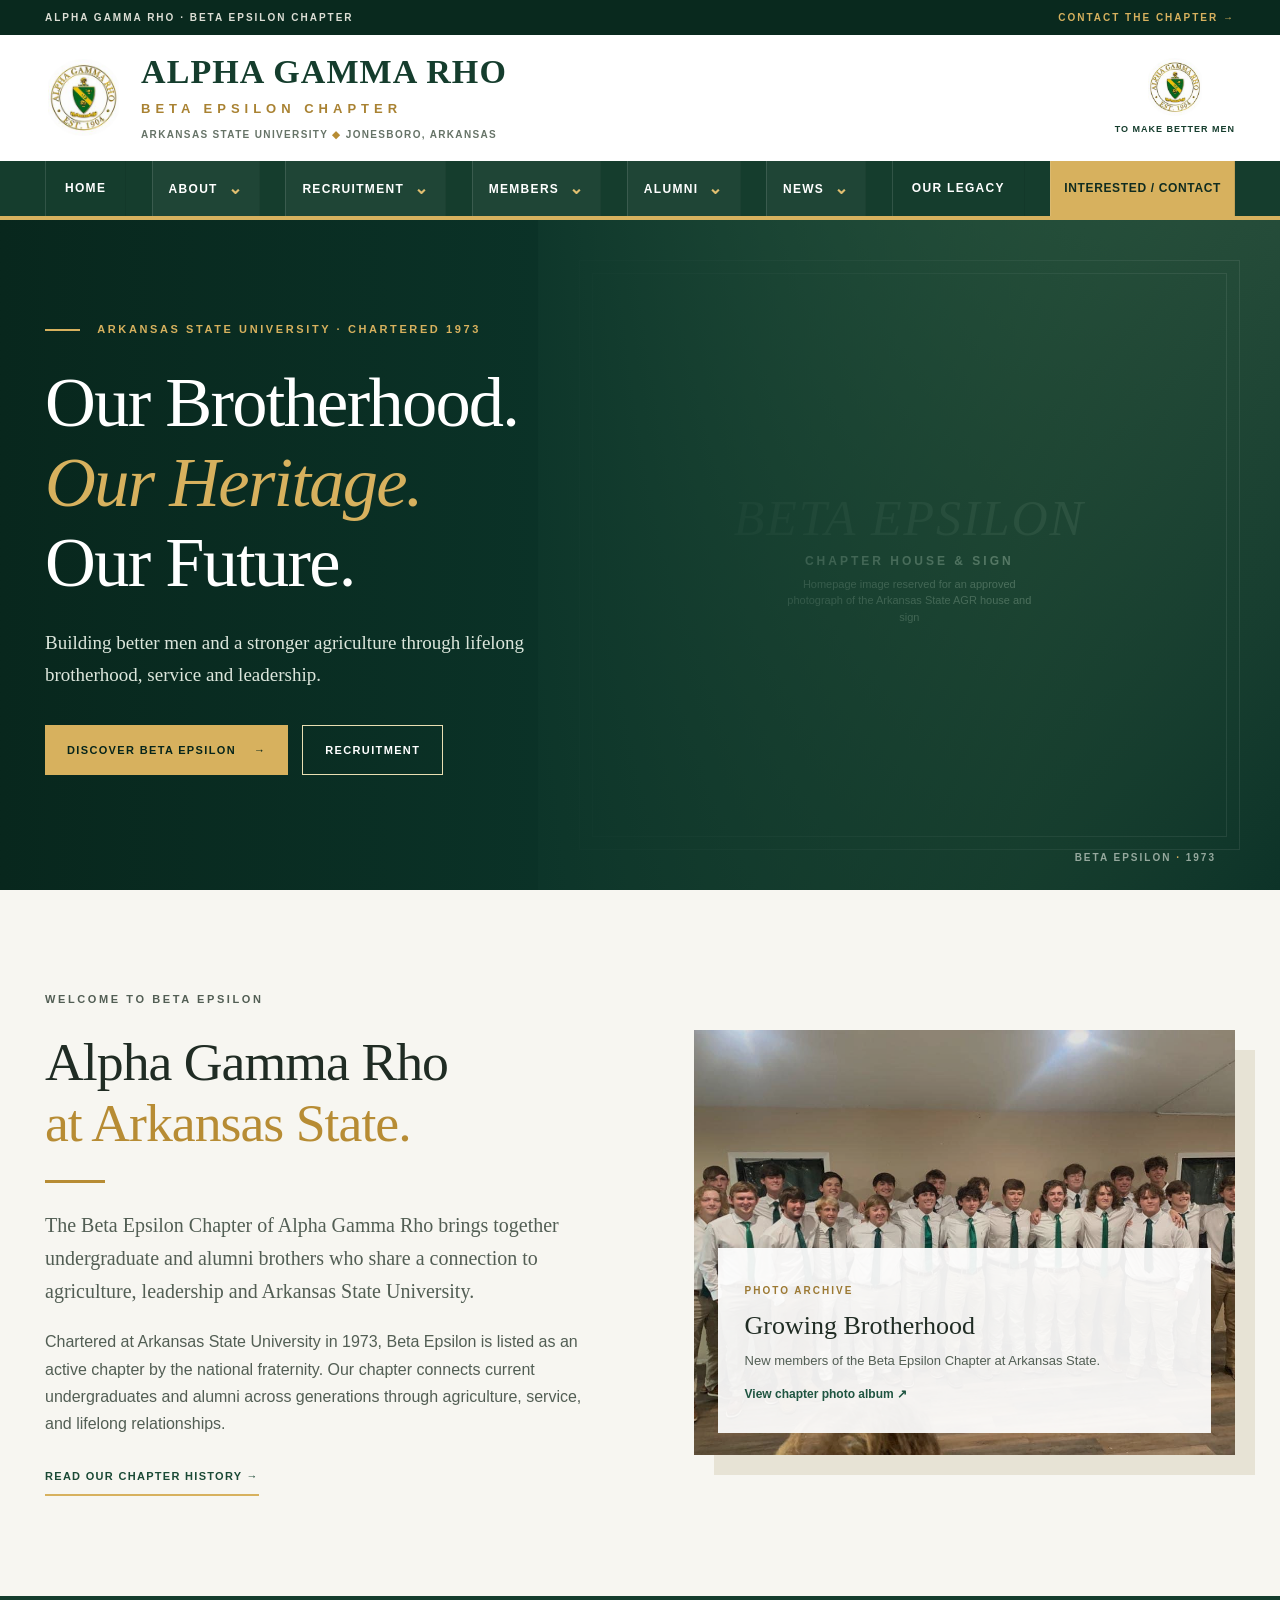
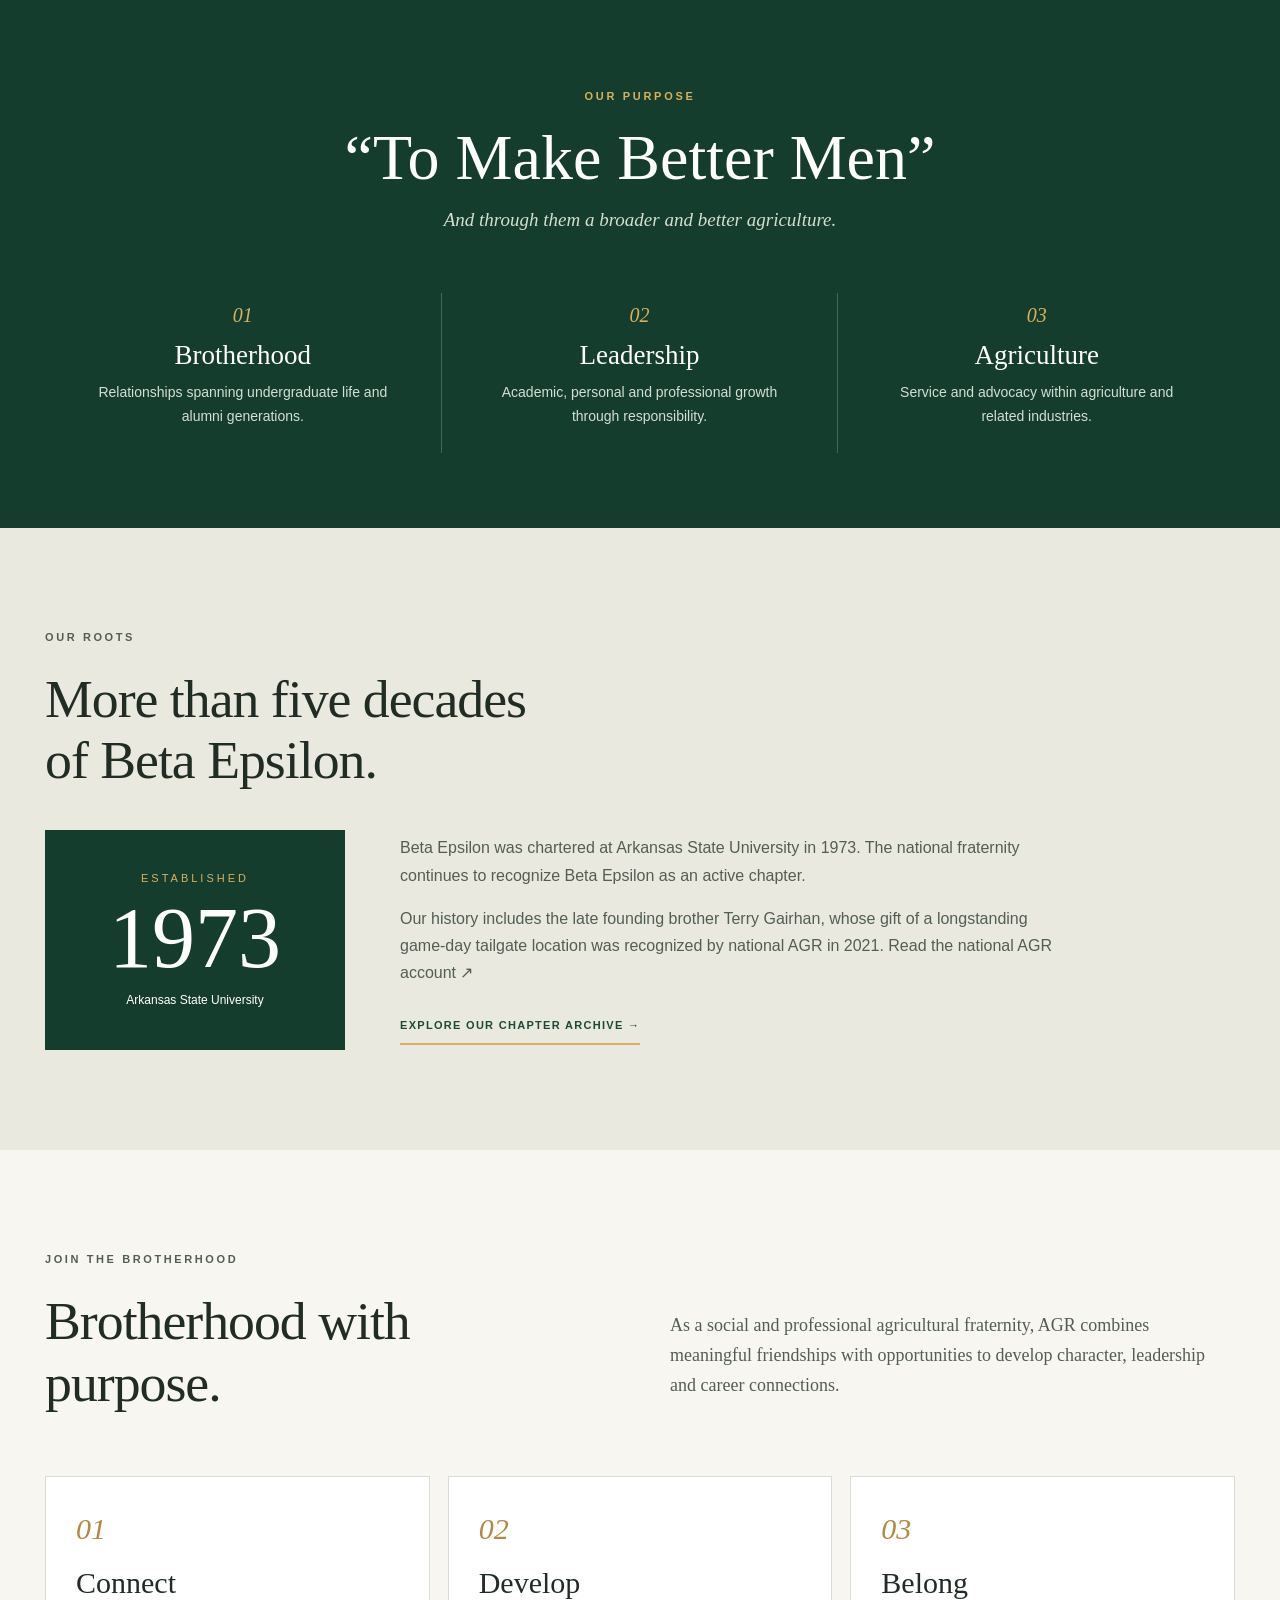
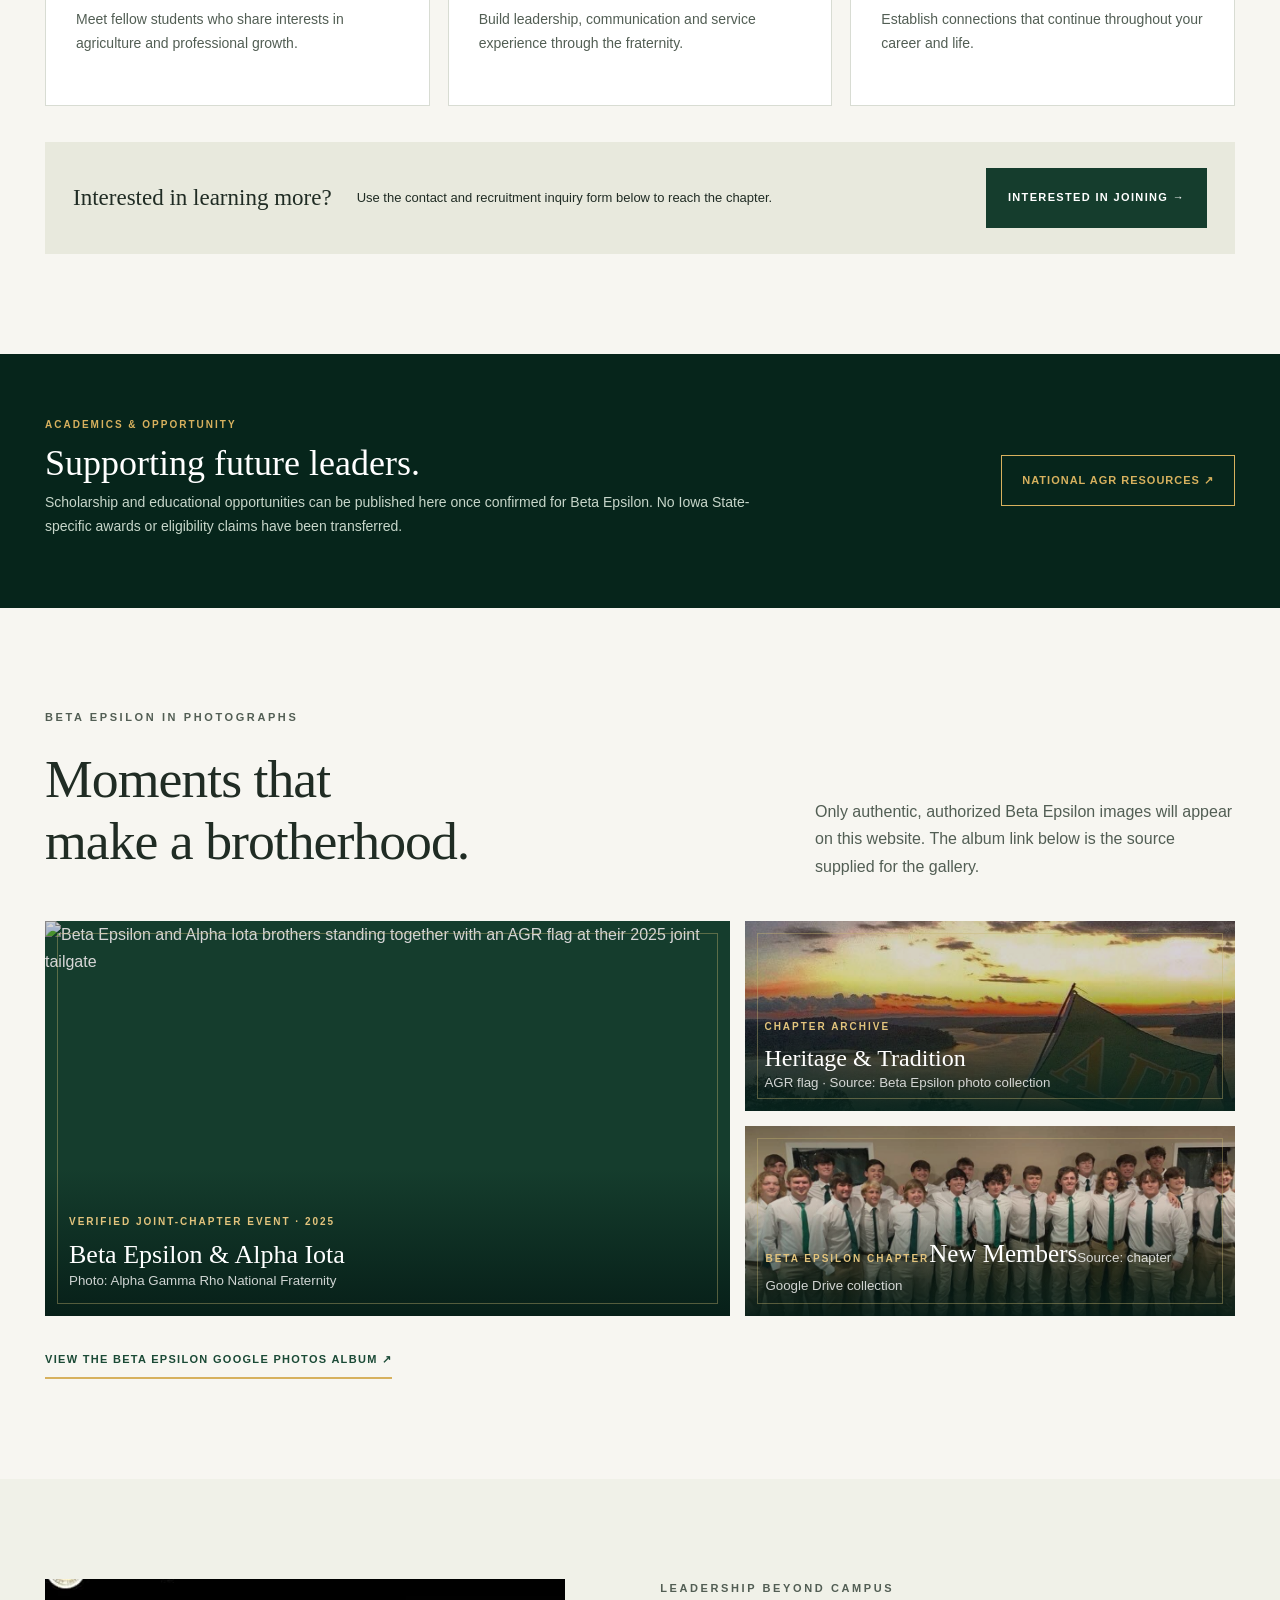
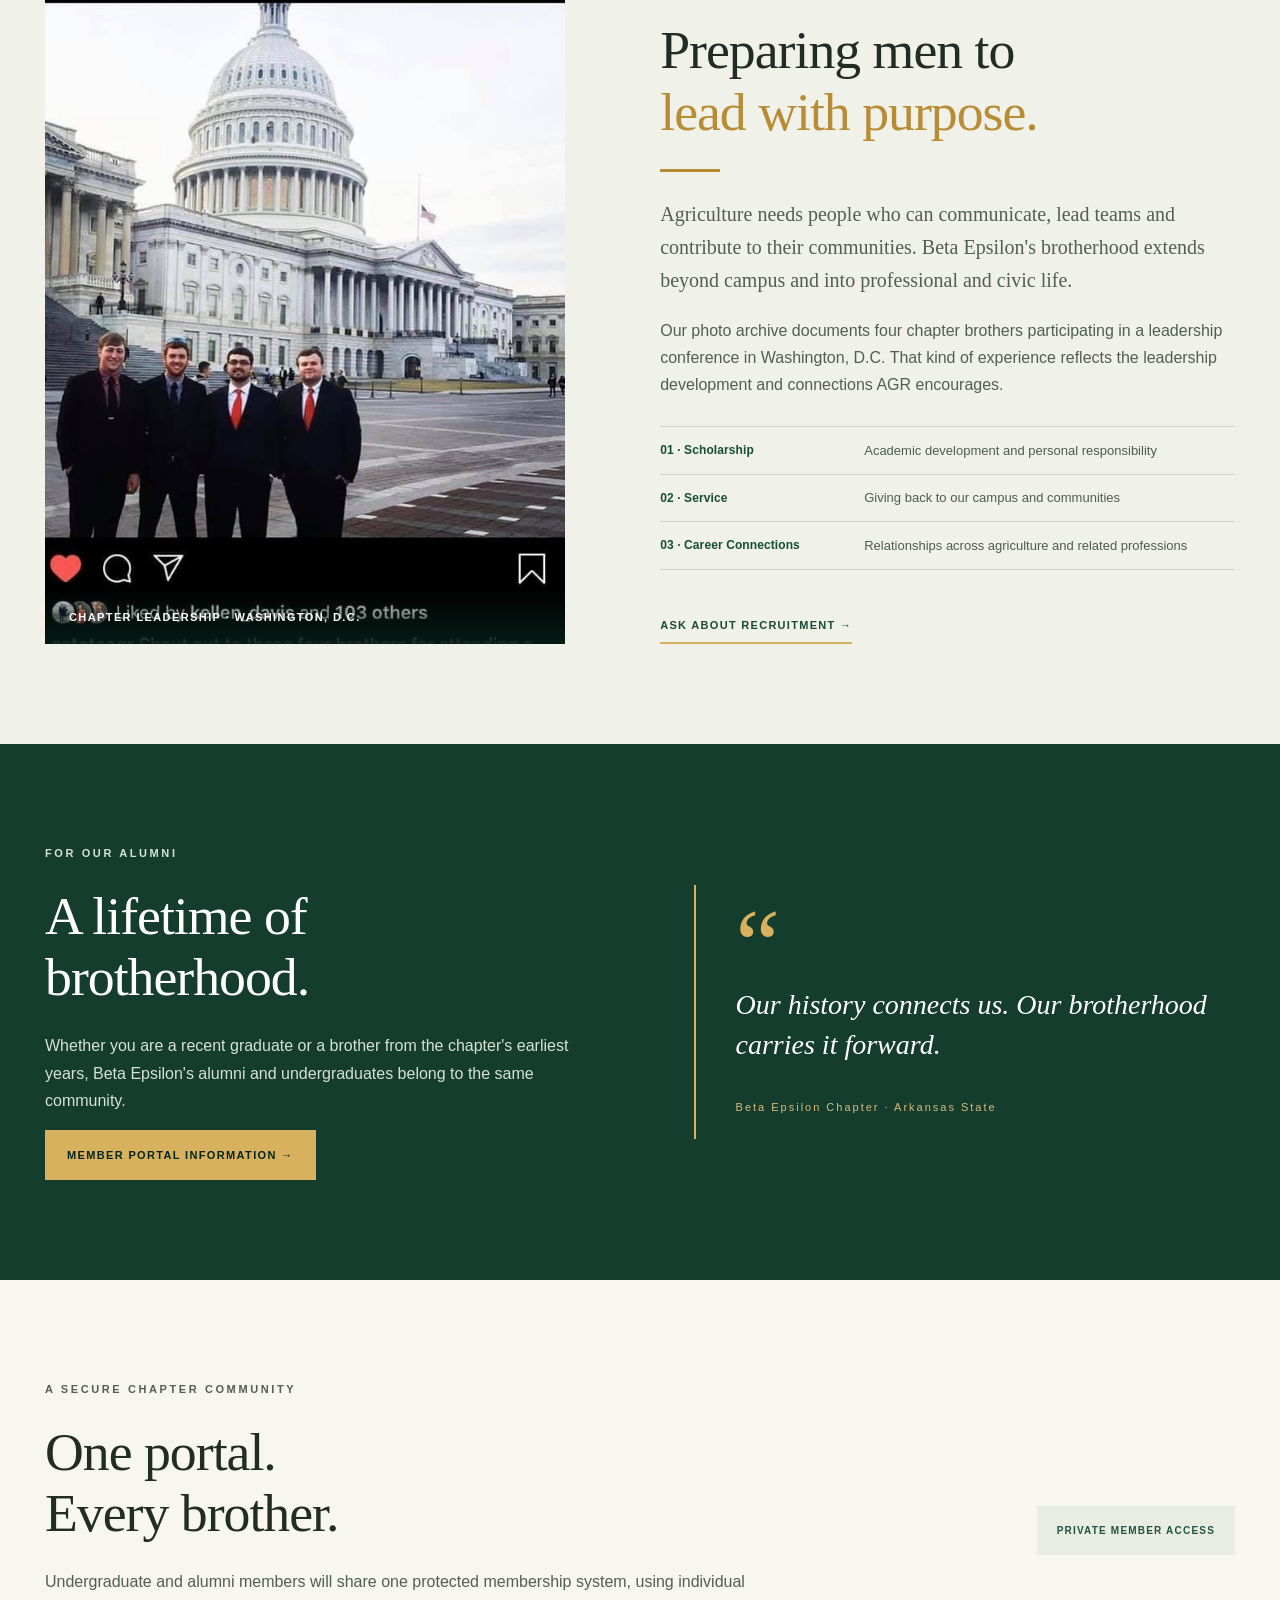
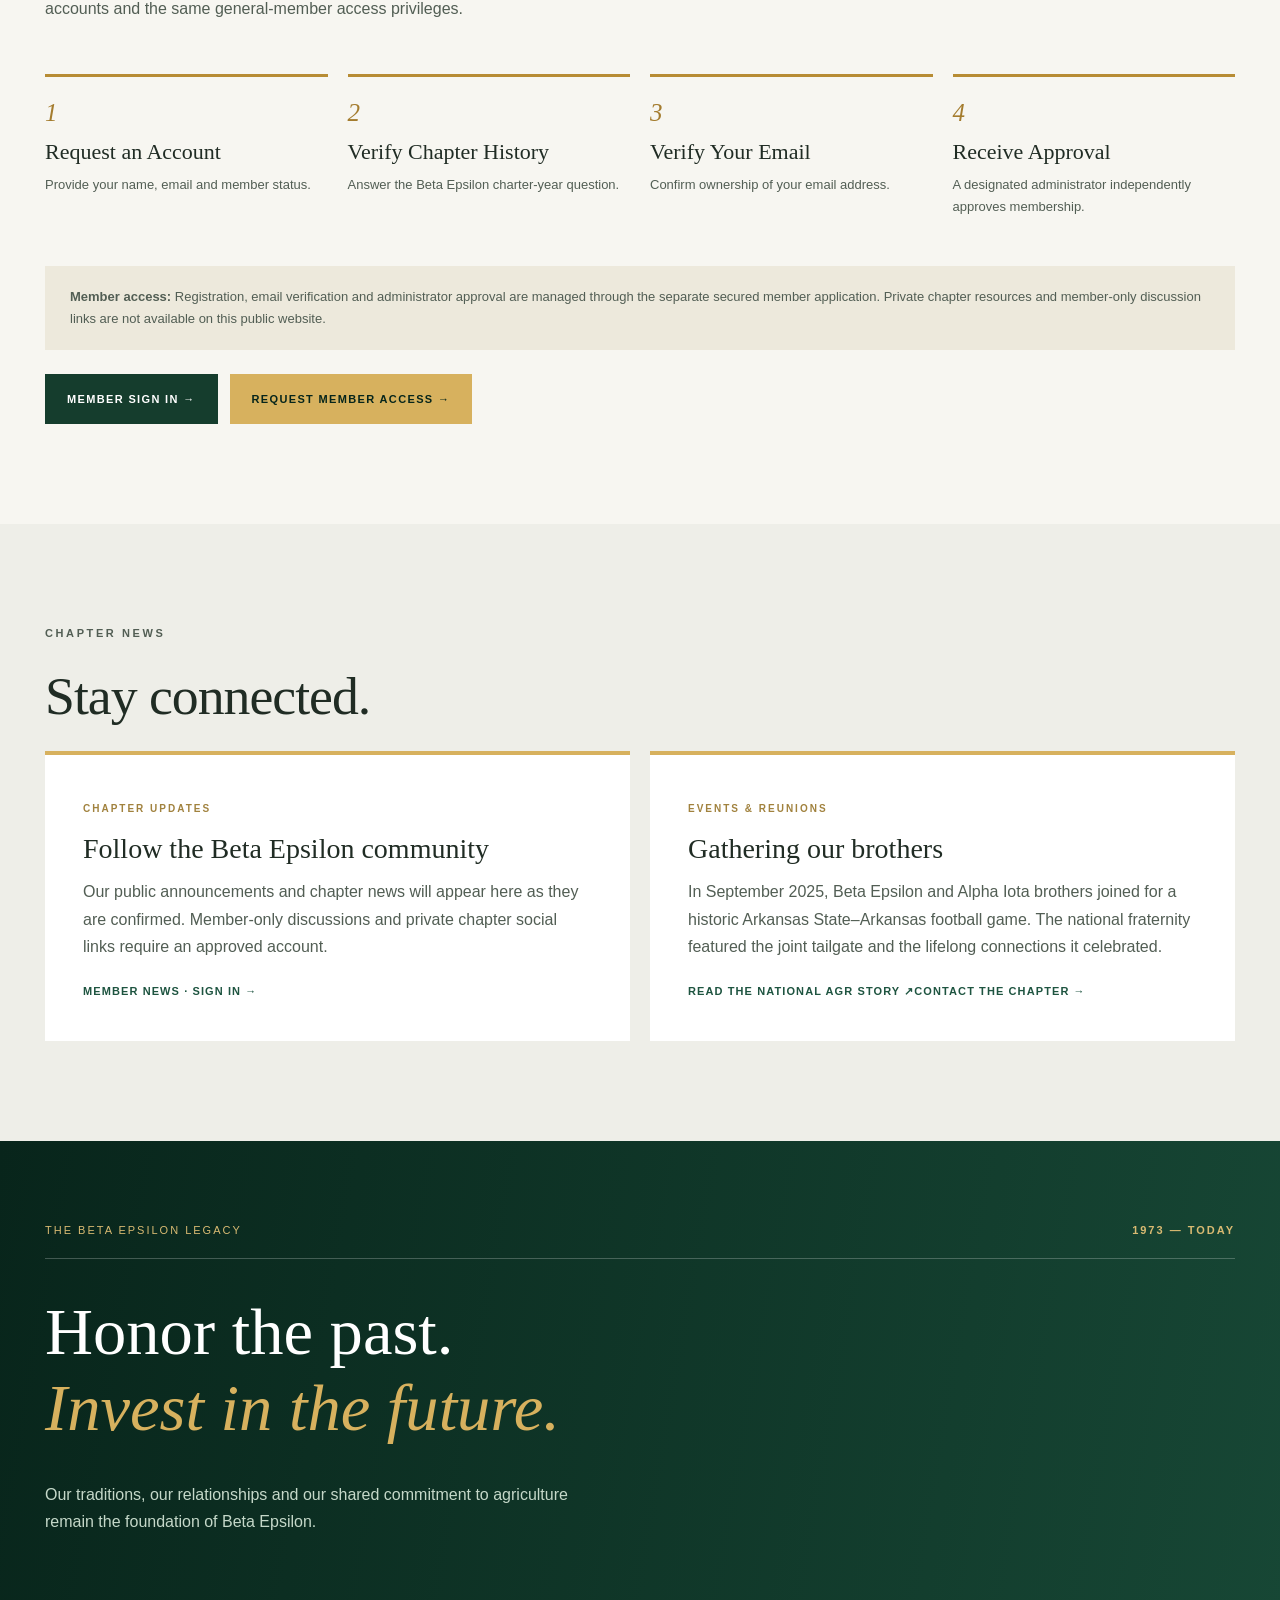
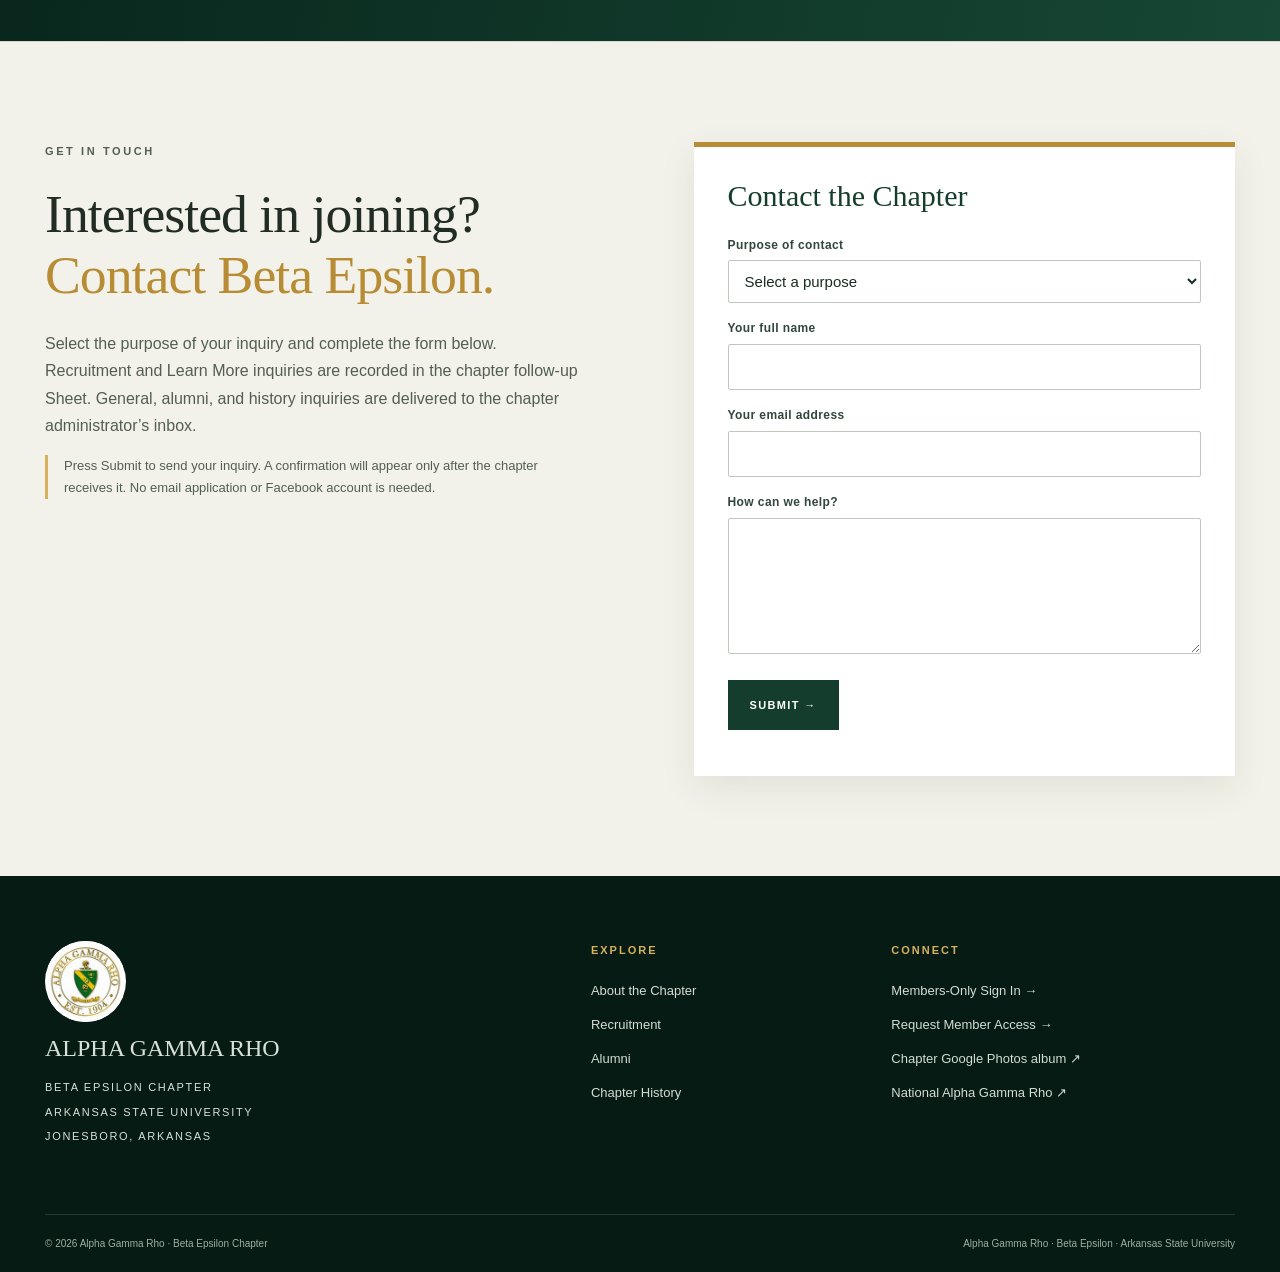
==== commit b1d6f7b9: "Set direct Submit call-to-action with exact Google Sheet versus Gmail routing explanation" ====
--- a/test-site/index.html
+++ b/test-site/index.html
@@ -47,7 +47,7 @@
 <section class="section" id="members"><div class="container"><p class="eyebrow dark-label">A SECURE CHAPTER COMMUNITY</p><div class="memberhead"><div><h2>One portal.<br>Every brother.</h2><p>Undergraduate and alumni members will share one protected membership system, using individual accounts and the same general-member access privileges.</p></div><div class="lock-pill">PRIVATE MEMBER ACCESS</div></div><div class="steps" id="memberaccess"><div><b>1</b><h3>Request an Account</h3><p>Provide your name, email and member status.</p></div><div><b>2</b><h3>Verify Chapter History</h3><p>Answer the Beta Epsilon charter-year question.</p></div><div><b>3</b><h3>Verify Your Email</h3><p>Confirm ownership of your email address.</p></div><div><b>4</b><h3>Receive Approval</h3><p>A designated administrator independently approves membership.</p></div></div><p class="portal-note" id="security"><strong>Member access:</strong> Registration, email verification and administrator approval are managed through the separate secured member application. Private chapter resources and member-only discussion links are not available on this public website.</p><div class="portal-actions"><a class="btn btn-green" href="https://agr-beta-epsilon.onrender.com/login">MEMBER SIGN IN →</a> <a class="btn btn-gold" href="https://agr-beta-epsilon.onrender.com/register">REQUEST MEMBER ACCESS →</a></div></div></section>
 <section class="section updates" id="news"><div class="container"><p class="eyebrow dark-label">CHAPTER NEWS</p><h2>Stay connected.</h2><div class="news-grid"><article><span>CHAPTER UPDATES</span><h3>Follow the Beta Epsilon community</h3><p>Our public announcements and chapter news will appear here as they are confirmed. Member-only discussions and private chapter social links require an approved account.</p><a href="https://agr-beta-epsilon.onrender.com/login">MEMBER NEWS · SIGN IN →</a></article><article id="events"><span>EVENTS &amp; REUNIONS</span><h3>Gathering our brothers</h3><p>In September 2025, Beta Epsilon and Alpha Iota brothers joined for a historic Arkansas State–Arkansas football game. The national fraternity featured the joint tailgate and the lifelong connections it celebrated.</p><a href="https://www.alphagammarho.org/news/arkansas-chapters-host-joint-tailgate" target="_blank" rel="noopener">READ THE NATIONAL AGR STORY ↗</a><a href="#contact">CONTACT THE CHAPTER →</a></article></div></div></section>
 <section class="legacy" id="legacy"><div class="container"><div class="legacy-top"><span>THE BETA EPSILON LEGACY</span><strong>1973 — TODAY</strong></div><h2>Honor the past.<br><em>Invest in the future.</em></h2><p>Our traditions, our relationships and our shared commitment to agriculture remain the foundation of Beta Epsilon.</p></div></section>
-<section class="section contact-section" id="contact"><div class="container contact-grid"><div><p class="eyebrow dark-label">GET IN TOUCH</p><h2>Interested in joining?<br><span class="accent-text">Contact Beta Epsilon.</span></h2><p>For recruitment, alumni information, chapter history, or general questions, choose the appropriate purpose. The form opens your email application with a message addressed to ASUAGRBE@gmail.com. Send the email to contact the chapter.</p><p class="contact-disclaimer">This development-site form opens your email application; it does not automatically transmit an inquiry or create a Google Sheet record. You must review and send the email.</p></div><form id="chapterContactForm" class="contact-form"><h3>Contact the Chapter</h3><label for="inquiryPurpose">Purpose of contact</label><select id="inquiryPurpose" name="purpose" required><option value="">Select a purpose</option><option value="Interested in Joining">Interested in Joining / Recruitment</option><option value="Learn More About AGR">Learn More About AGR</option><option value="Alumni Relations">Alumni Relations</option><option value="Chapter History or Photos">Chapter History or Photos</option><option value="General Inquiry">General Inquiry</option></select><label for="contactName">Your full name</label><input id="contactName" name="name" autocomplete="name" required maxlength="100"><label for="contactEmail">Your email address</label><input id="contactEmail" name="email" type="email" autocomplete="email" required maxlength="254"><label for="contactMessage">How can we help?</label><textarea id="contactMessage" name="message" rows="5" required maxlength="4000"></textarea><button class="btn btn-green" type="submit">OPEN EMAIL TO CHAPTER →</button><p id="contactFormStatus" role="status" aria-live="polite" class="form-status"></p></form></div></section></main>
+<section class="section contact-section" id="contact"><div class="container contact-grid"><div><p class="eyebrow dark-label">GET IN TOUCH</p><h2>Interested in joining?<br><span class="accent-text">Contact Beta Epsilon.</span></h2><p>Select the purpose of your inquiry and complete the form below. Recruitment and Learn More inquiries are recorded in the chapter follow-up Sheet. General, alumni, and history inquiries are delivered to the chapter administrator’s inbox.</p><p class="contact-disclaimer">Press Submit to send your inquiry. A confirmation will appear only after the chapter receives it. No email application or Facebook account is needed.</p></div><form id="chapterContactForm" class="contact-form"><div class="honeypot" aria-hidden="true" style="position:absolute;left:-10000px"><label>Website<input name="website" tabindex="-1" autocomplete="off"></label></div><h3>Contact the Chapter</h3><label for="inquiryPurpose">Purpose of contact</label><select id="inquiryPurpose" name="purpose" required><option value="">Select a purpose</option><option value="Interested in Joining">Interested in Joining / Recruitment</option><option value="Learn More About AGR">Learn More About AGR</option><option value="Alumni Relations">Alumni Relations</option><option value="Chapter History or Photos">Chapter History or Photos</option><option value="General Inquiry">General Inquiry</option></select><label for="contactName">Your full name</label><input id="contactName" name="name" autocomplete="name" required maxlength="100"><label for="contactEmail">Your email address</label><input id="contactEmail" name="email" type="email" autocomplete="email" required maxlength="254"><label for="contactMessage">How can we help?</label><textarea id="contactMessage" name="message" rows="5" required maxlength="4000"></textarea><button class="btn btn-green" type="submit">SUBMIT →</button><p id="contactFormStatus" role="status" aria-live="polite" class="form-status"></p></form></div></section></main>
 <footer id="footer"><div class="container footer-grid"><div class="footer-brand"><img class="footer-official-logo" src="./images/agr-crest.jpg" alt="Official Alpha Gamma Rho seal"><h3>ALPHA GAMMA RHO</h3><p>BETA EPSILON CHAPTER<br>ARKANSAS STATE UNIVERSITY<br>JONESBORO, ARKANSAS</p></div><div><h4>EXPLORE</h4><a href="#about">About the Chapter</a><a href="#recruitment">Recruitment</a><a href="#alumni">Alumni</a><a href="#history">Chapter History</a></div><div><h4>CONNECT</h4><a href="https://agr-beta-epsilon.onrender.com/login">Members-Only Sign In →</a><a href="https://agr-beta-epsilon.onrender.com/register">Request Member Access →</a><a href="https://photos.google.com/share/AF1QipOa99iRlgigcoL616vmuqsZsp_l2Kz6aYiyeHdbm4Tek6KzcvxuJGxb1QeUyJ4Isg?key=ODRSNWJsYlhxbWJ6T3FuNE1CTDNIbXNtRy00Rkx3" target="_blank" rel="noopener">Chapter Google Photos album ↗</a><a href="https://www.alphagammarho.org/" target="_blank" rel="noopener">National Alpha Gamma Rho ↗</a></div></div><div class="footer-bottom container"><span>© <span id="year">2026</span> Alpha Gamma Rho · Beta Epsilon Chapter</span><span>Alpha Gamma Rho · Beta Epsilon · Arkansas State University</span></div></footer>
 <script src="./site.js"></script>
 </body></html>
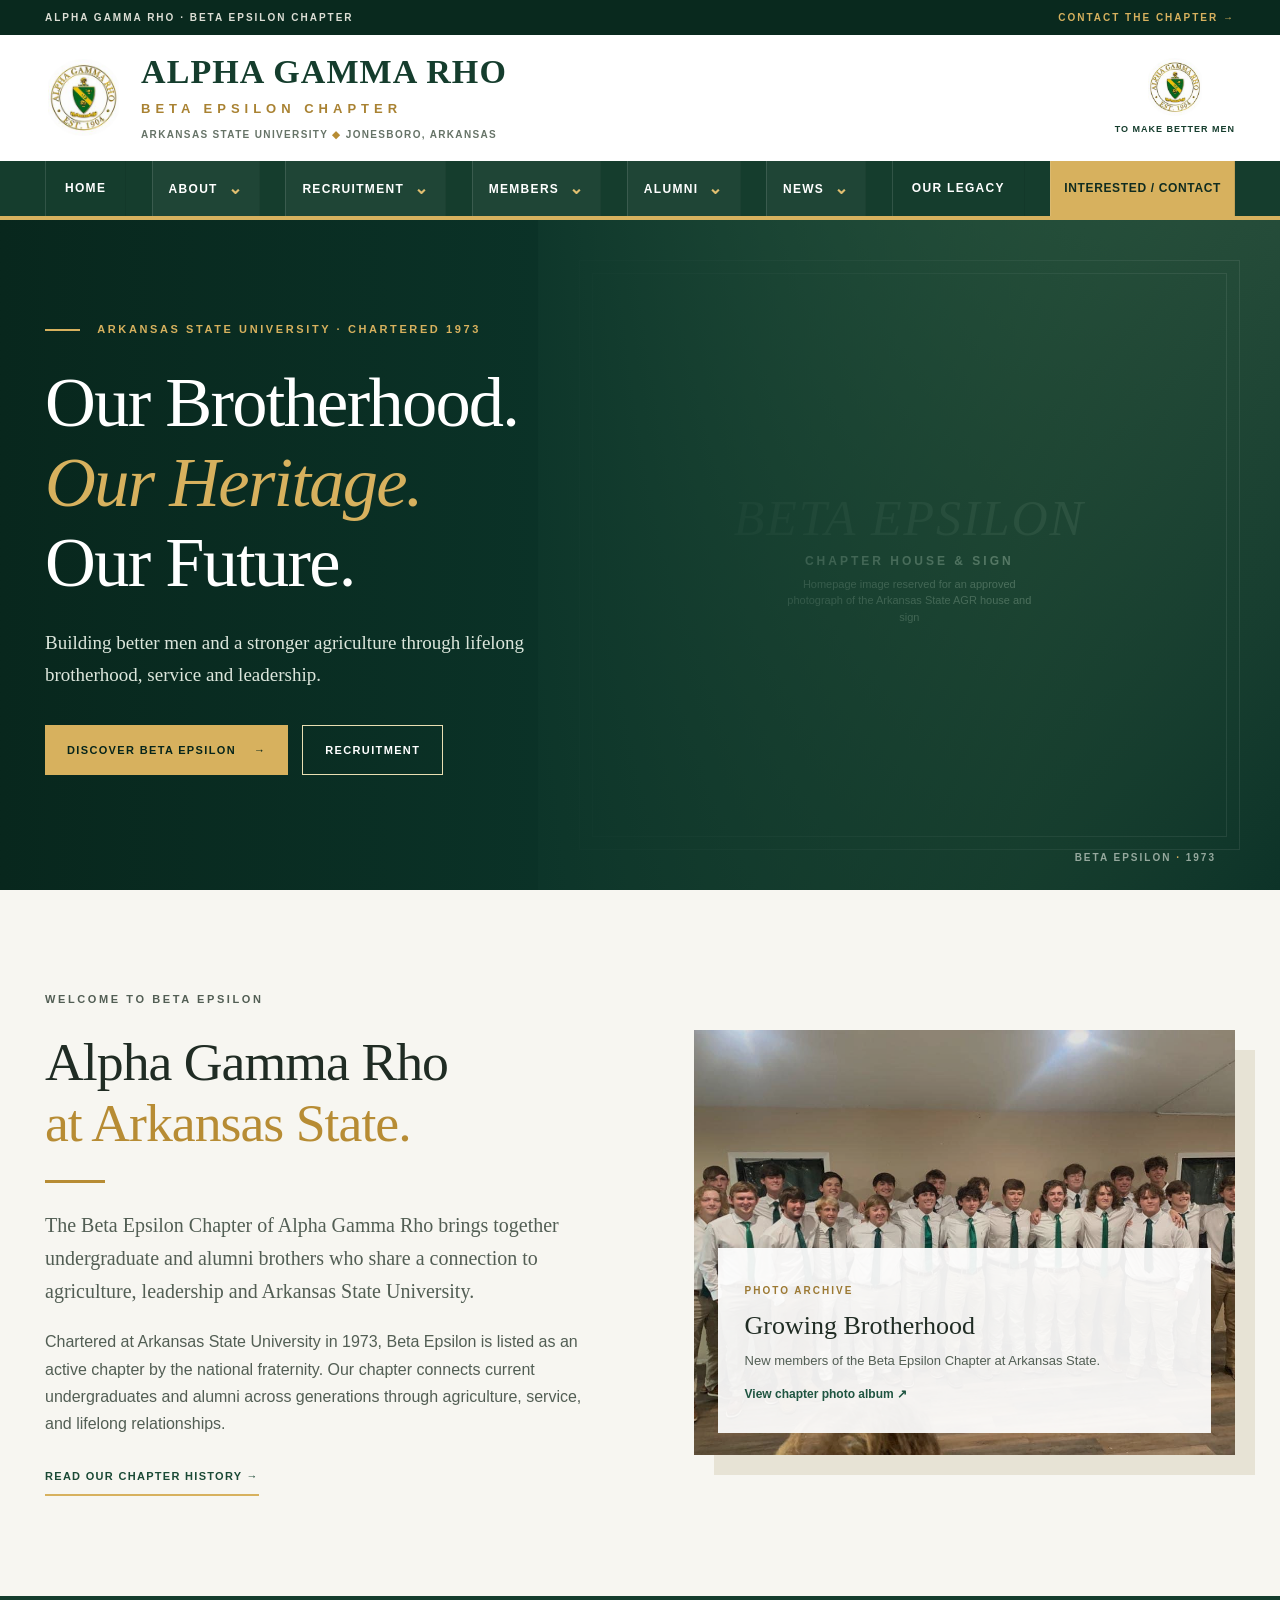
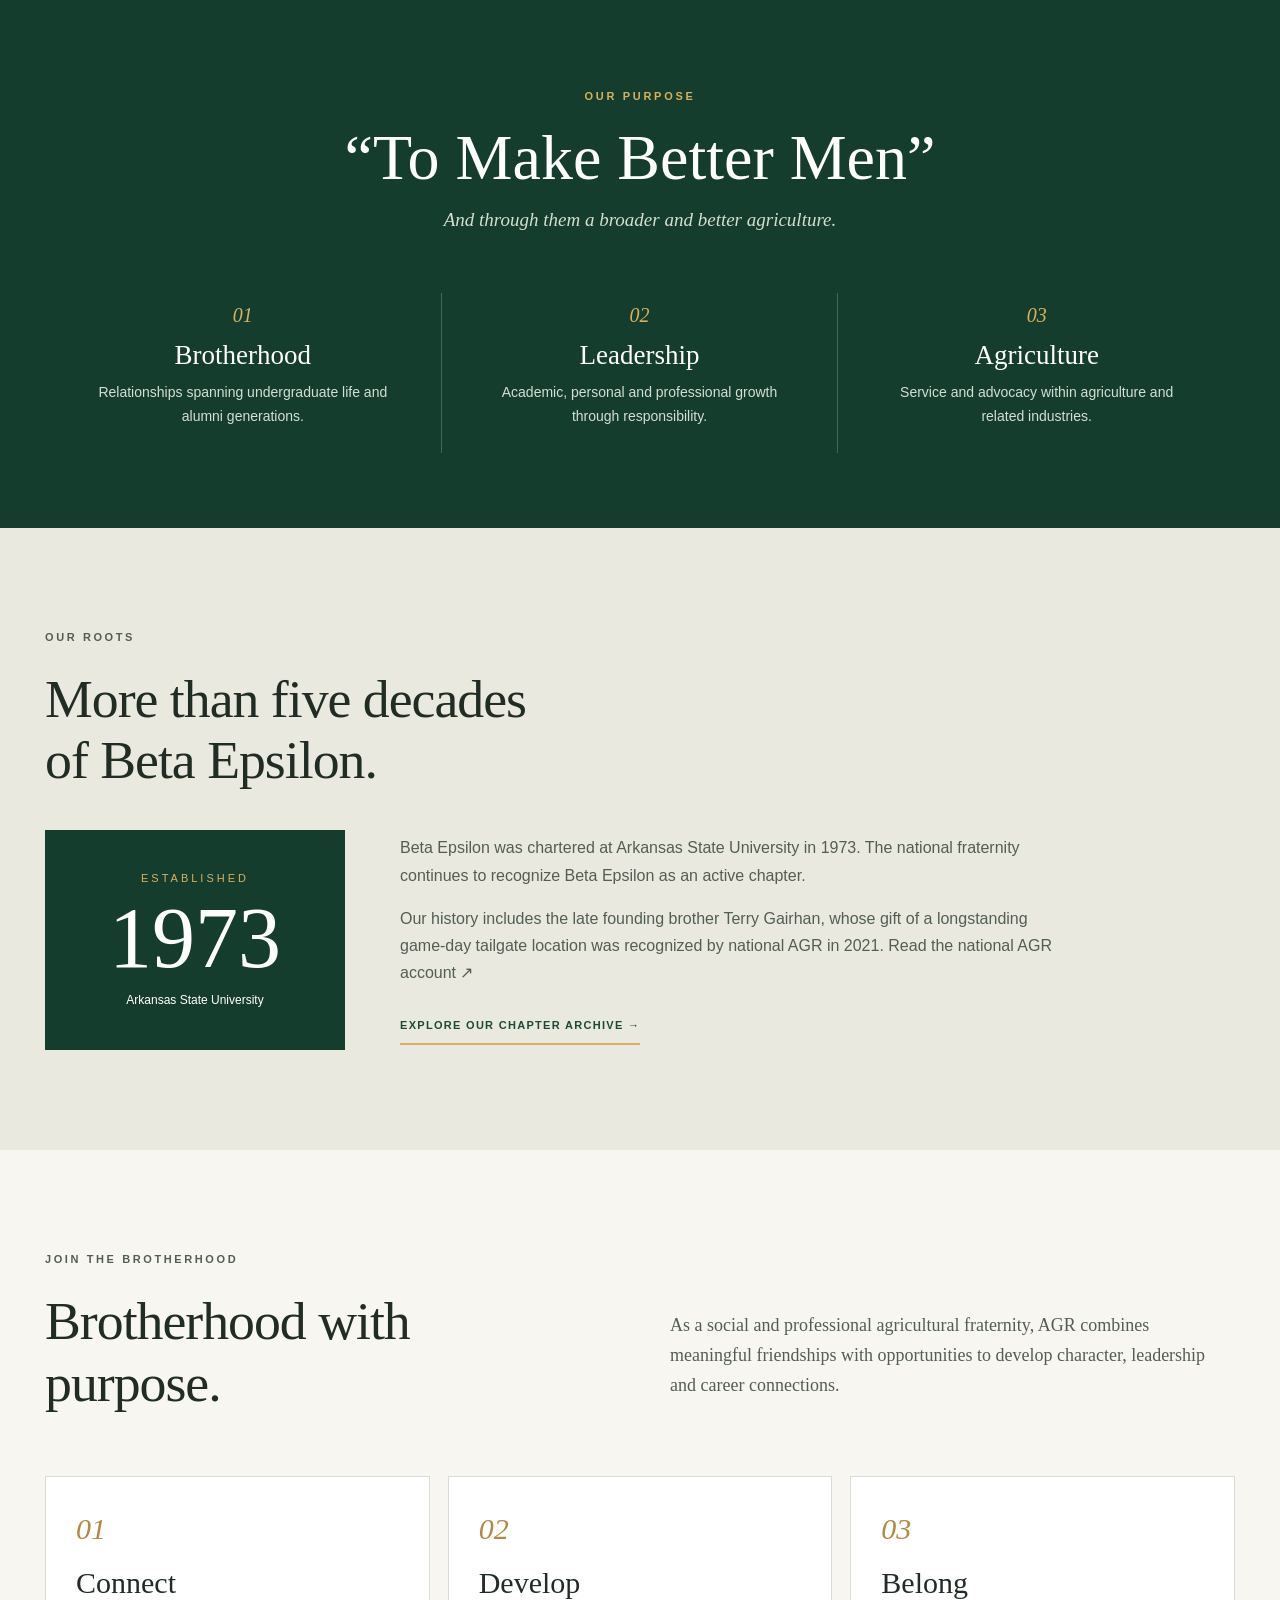
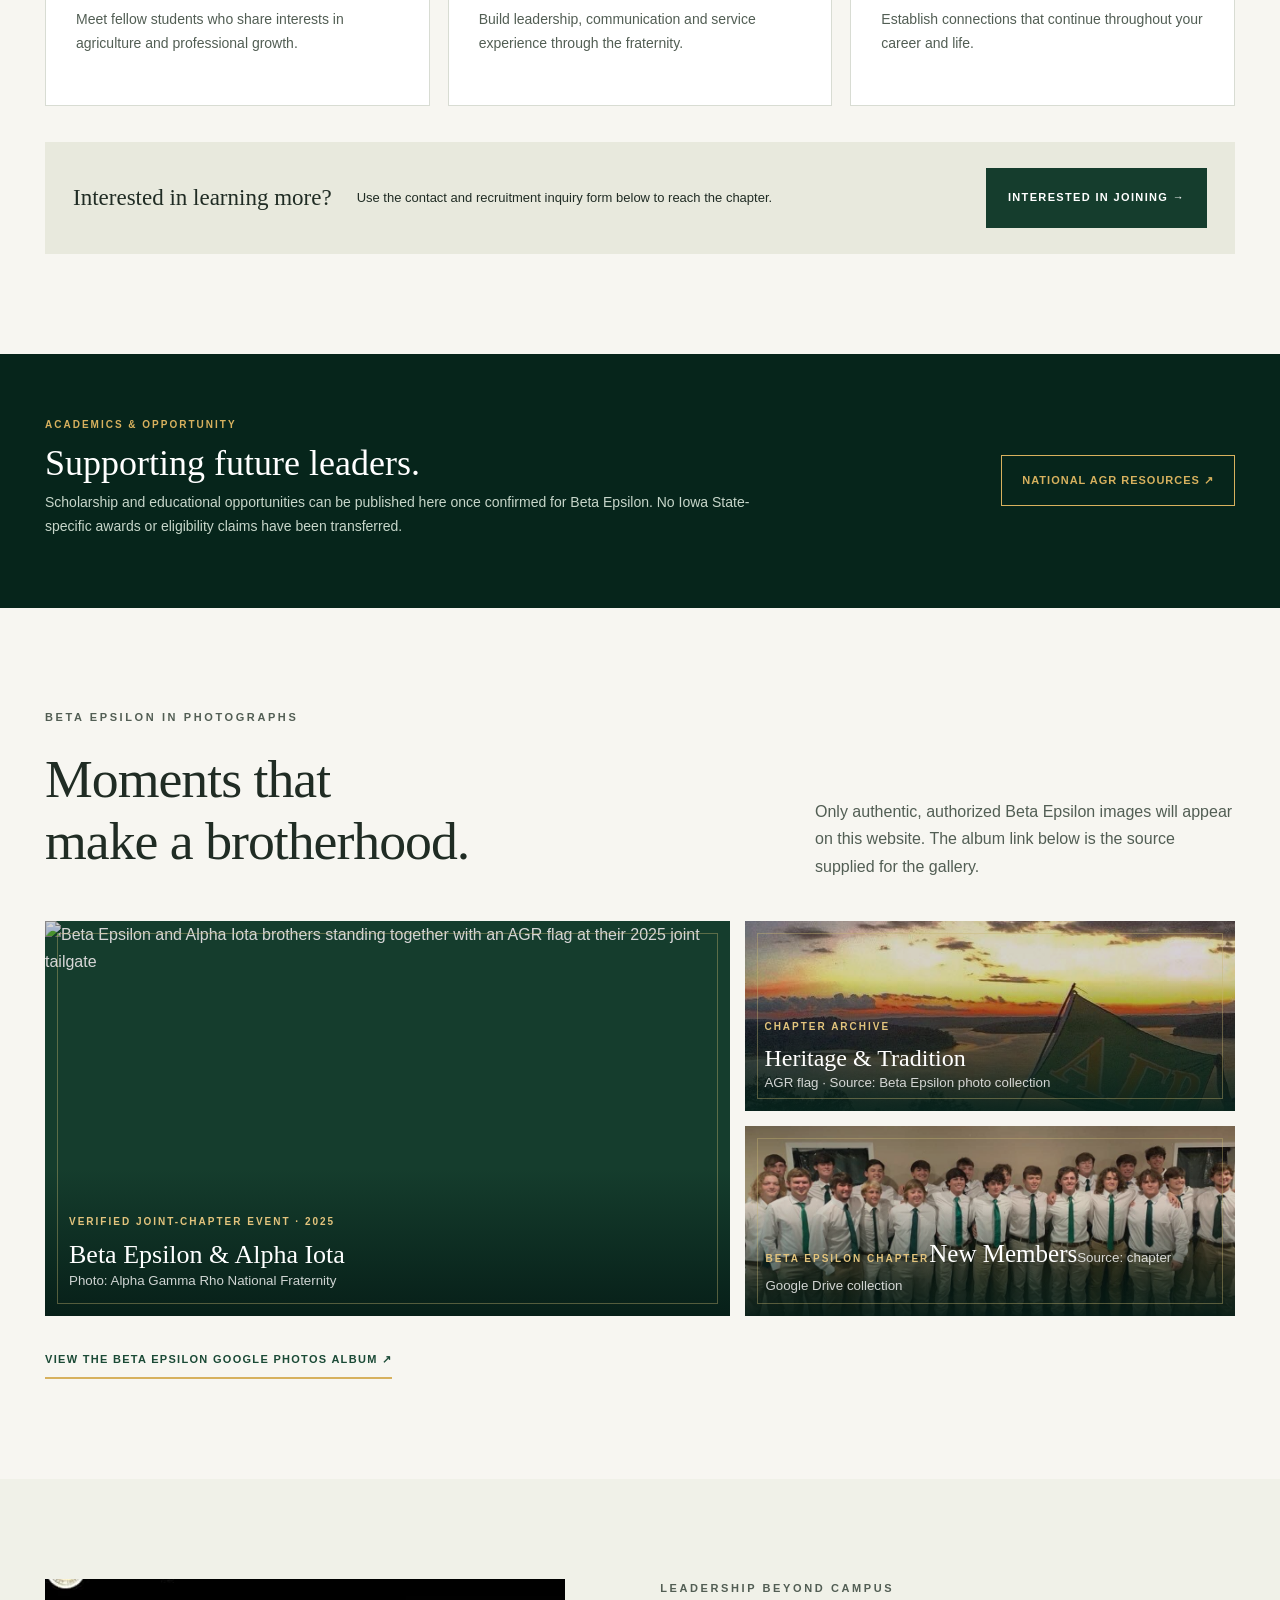
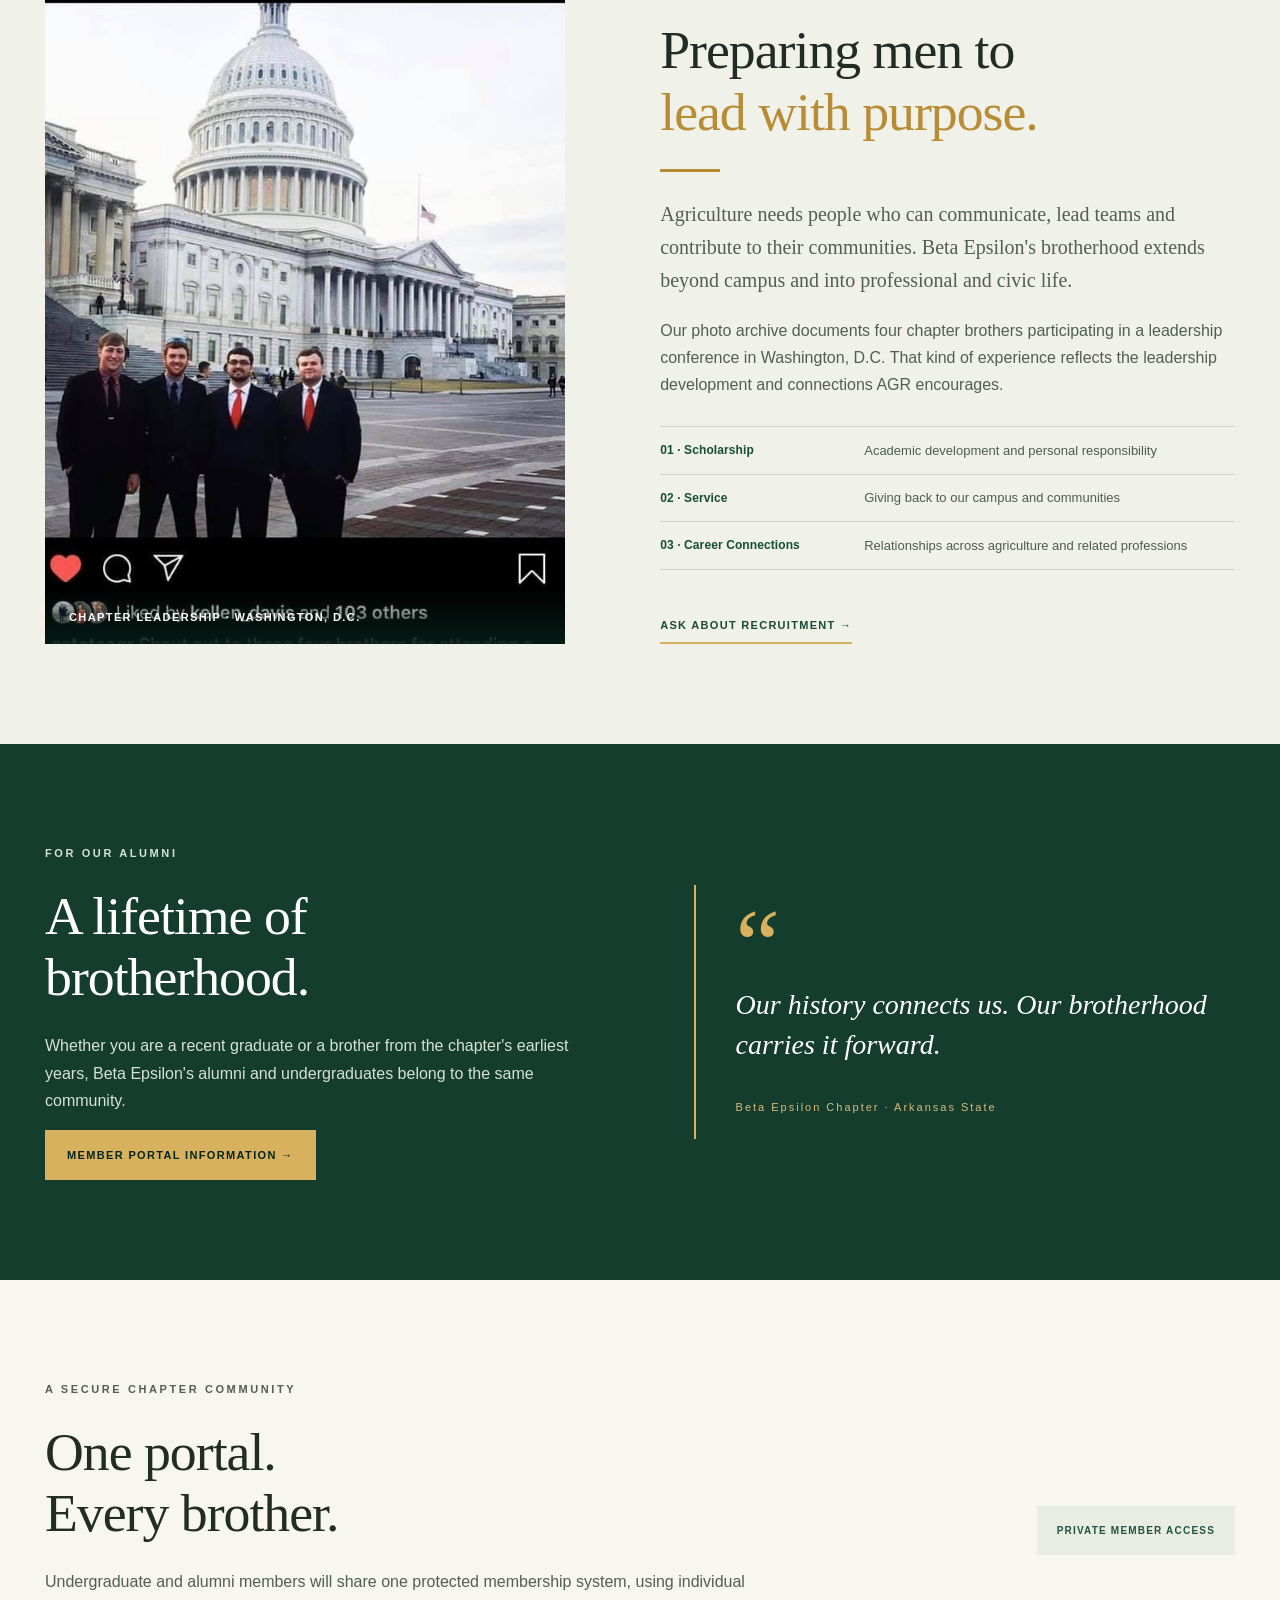
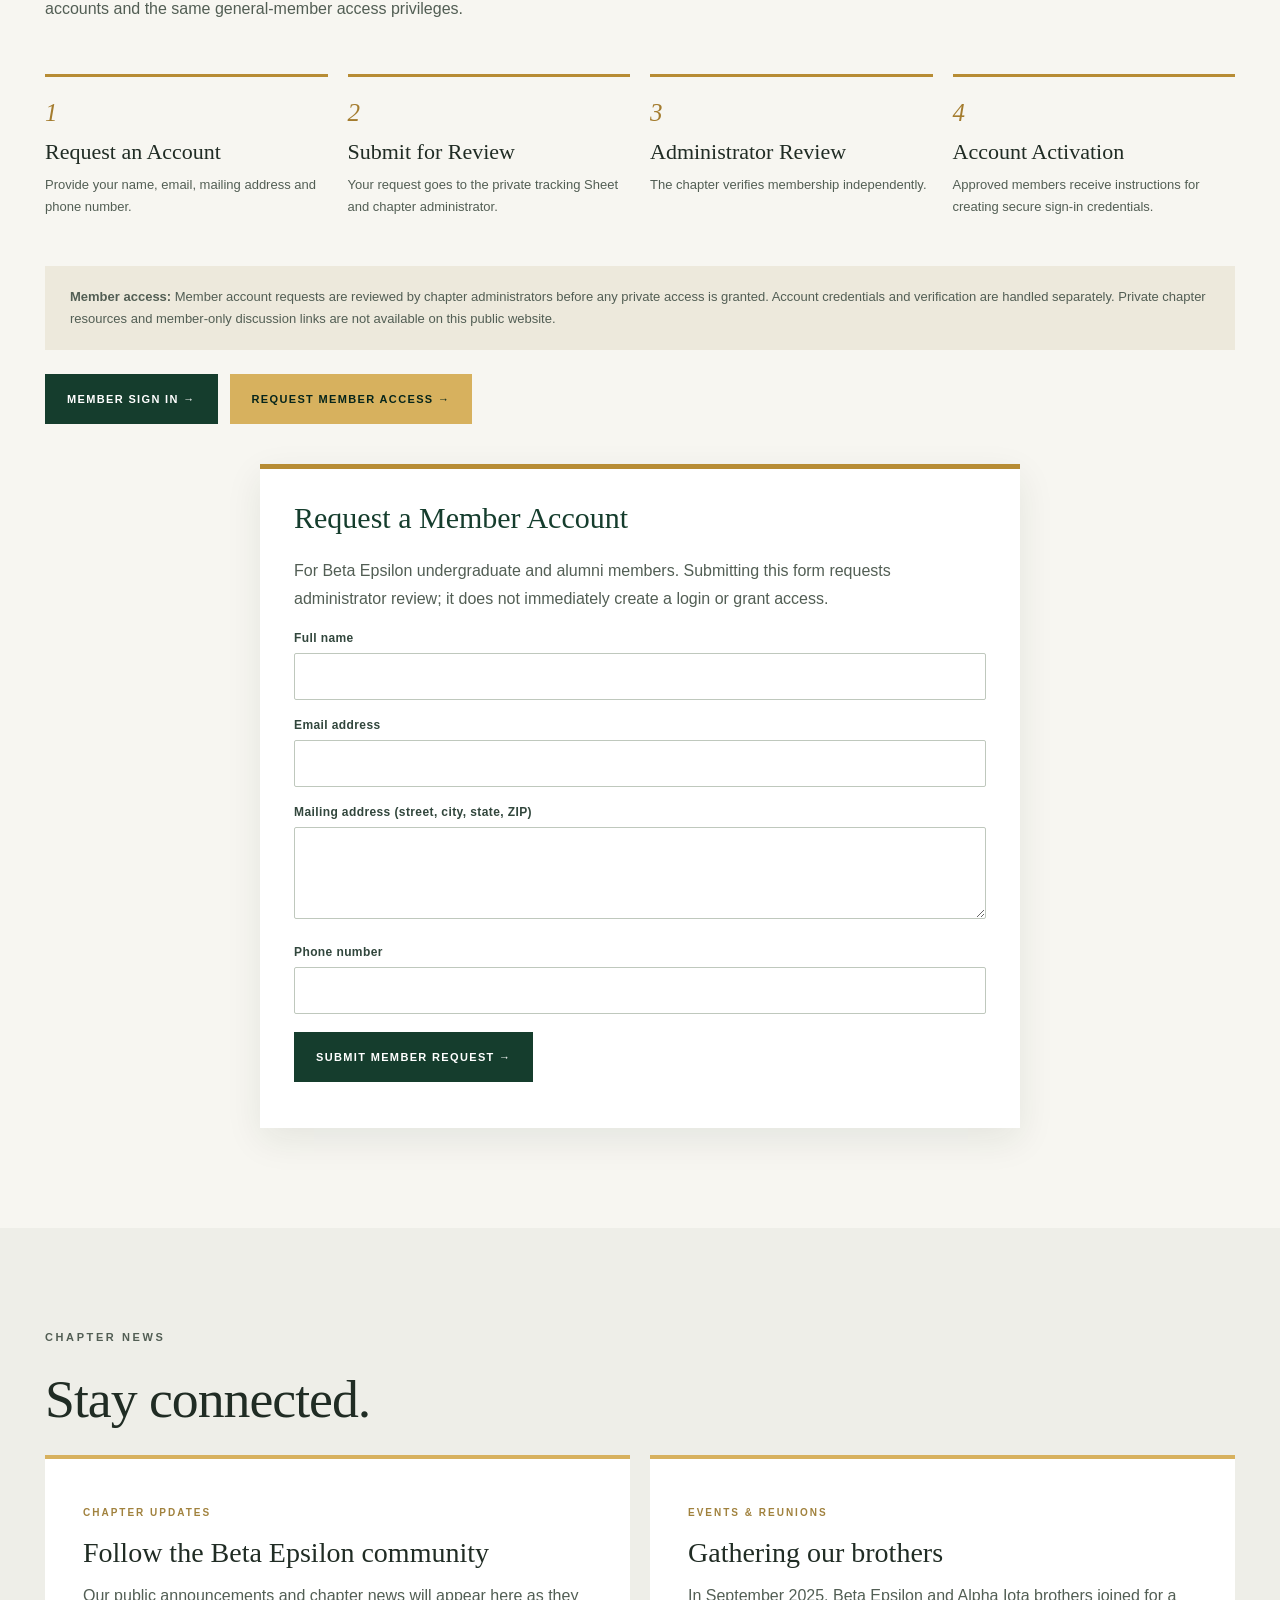
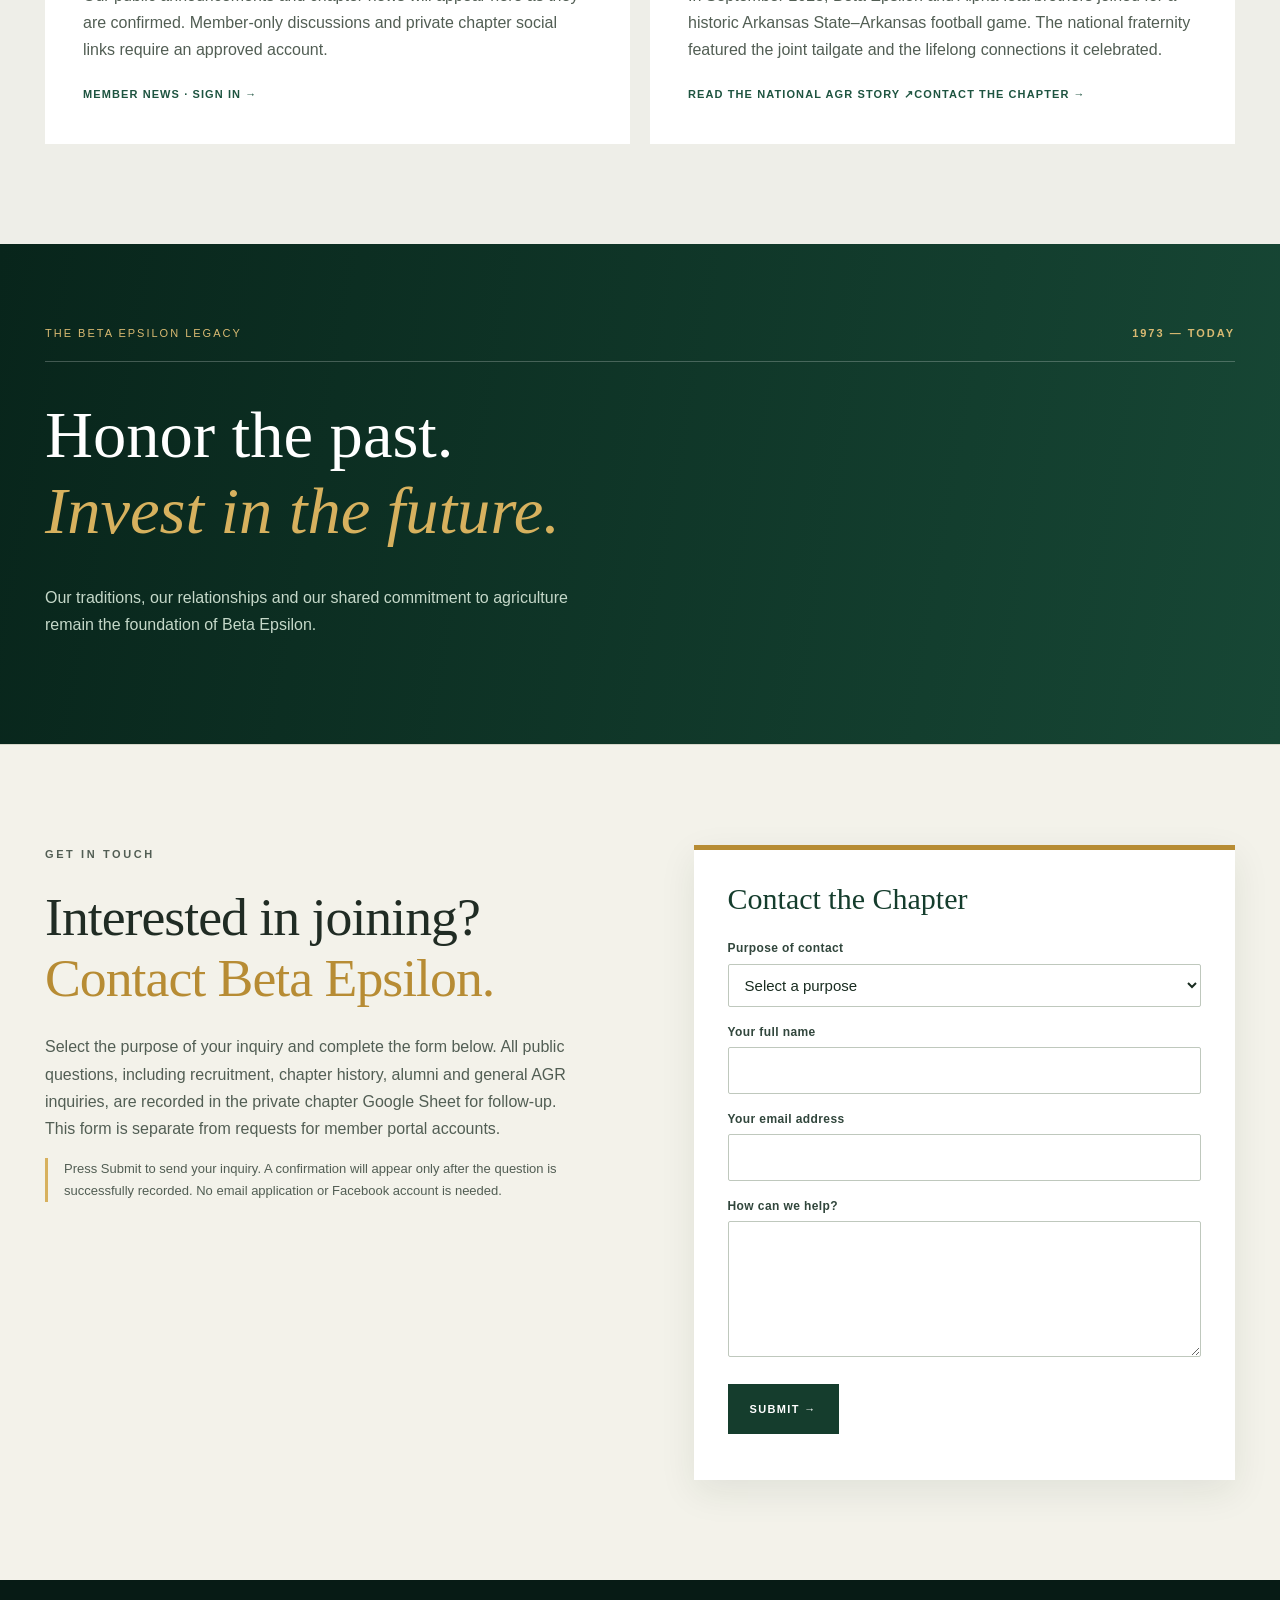
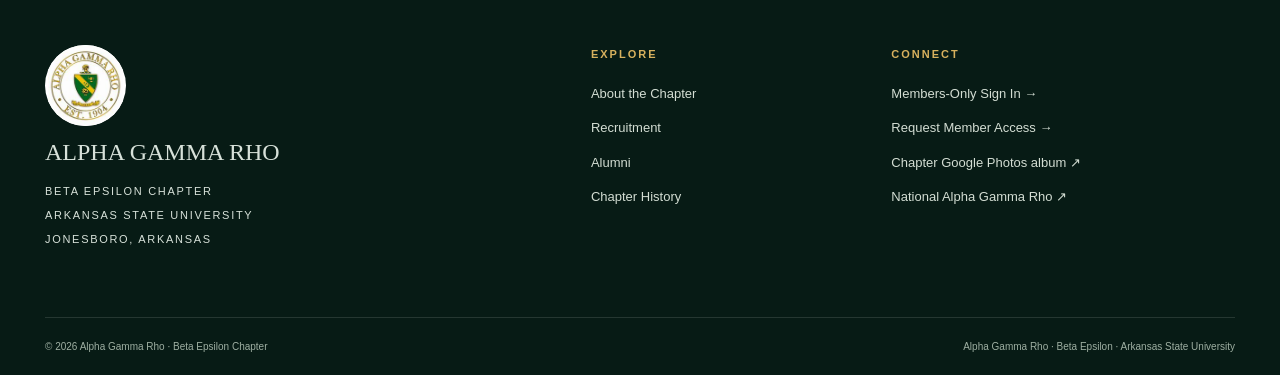
==== commit 4cf2873f: "Add dedicated member account request form and clarify all public inquiries go to private Sheet only" ====
--- a/test-site/index.html
+++ b/test-site/index.html
@@ -22,7 +22,7 @@
 <a href="#home" class="nav-item nav-button">HOME</a>
 <div class="nav-dropdown"><button aria-expanded="false" class="nav-item dropdown-toggle" type="button">ABOUT <span aria-hidden="true">⌄</span></button><div class="sub-menu"><a href="#about">About the Chapter</a><a href="#history">Our History</a><a href="#mission">Purpose &amp; Values</a><a href="#gallery">Chapter Photo Gallery</a><a href="#leadership">Leadership &amp; Service</a></div></div>
 <div class="nav-dropdown"><button aria-expanded="false" class="nav-item dropdown-toggle" type="button">RECRUITMENT <span aria-hidden="true">⌄</span></button><div class="sub-menu"><a href="#recruitment">Why Join AGR?</a><a href="#interested">Prospective Members</a><a href="#scholarships">Scholarship Information</a><a href="#contact">Interested in Joining Form</a></div></div>
-<div class="nav-dropdown"><button aria-expanded="false" class="nav-item dropdown-toggle" type="button">MEMBERS <span aria-hidden="true">⌄</span></button><div class="sub-menu"><a href="https://agr-beta-epsilon.onrender.com/login">Member Sign In</a><a href="https://agr-beta-epsilon.onrender.com/register">Request Member Access</a><a href="#memberaccess">Member Registration &amp; Approval</a><a href="#security">Account Security</a></div></div>
+<div class="nav-dropdown"><button aria-expanded="false" class="nav-item dropdown-toggle" type="button">MEMBERS <span aria-hidden="true">⌄</span></button><div class="sub-menu"><a href="https://agr-beta-epsilon.onrender.com/login">Member Sign In</a><a href="#member-request">Request Member Access</a><a href="#memberaccess">Member Registration &amp; Approval</a><a href="#security">Account Security</a></div></div>
 <div class="nav-dropdown"><button aria-expanded="false" class="nav-item dropdown-toggle" type="button">ALUMNI <span aria-hidden="true">⌄</span></button><div class="sub-menu"><a href="#alumni">Alumni Brotherhood</a><a href="#history">Chapter Heritage</a><a href="#events">Reunions &amp; Events</a><a href="#contact">Contact the Chapter</a></div></div>
 <div class="nav-dropdown"><button aria-expanded="false" class="nav-item dropdown-toggle" type="button">NEWS <span aria-hidden="true">⌄</span></button><div class="sub-menu"><a href="#news">Chapter News &amp; Updates</a><a href="#gallery">Photos</a><a href="#leadership">Brotherhood &amp; Leadership</a><a href="#news">Public Chapter News</a><a href="https://agr-beta-epsilon.onrender.com/login">Member News &amp; Resources (Login)</a></div></div>
 <a href="#legacy" class="nav-item nav-button">OUR LEGACY</a><a href="#contact" class="nav-item nav-cta">INTERESTED / CONTACT</a>
@@ -44,10 +44,22 @@
 <section class="section" id="gallery"><div class="container"><p class="eyebrow dark-label">BETA EPSILON IN PHOTOGRAPHS</p><div class="gallery-title"><h2>Moments that<br>make a brotherhood.</h2><p>Only authentic, authorized Beta Epsilon images will appear on this website. The album link below is the source supplied for the gallery.</p></div><div class="gallery-grid"><div class="gallery-card gallery-large verified-event"><img src="https://www.alphagammarho.org/sites/default/files/styles/downsize_1000/public/photos/img_4815.jpg?itok=KE48aMKF" loading="lazy" alt="Beta Epsilon and Alpha Iota brothers standing together with an AGR flag at their 2025 joint tailgate"><div class="event-caption"><span>VERIFIED JOINT-CHAPTER EVENT · 2025</span><strong>Beta Epsilon &amp; Alpha Iota</strong><small>Photo: Alpha Gamma Rho National Fraternity</small></div></div><div class="gallery-card flag-photo"><img src="./images/chapter-flag-sunset.jpg" loading="lazy" alt="Alpha Gamma Rho green and gold flag flying over a lake at sunset"><div class="event-caption"><span>CHAPTER ARCHIVE</span><strong>Heritage &amp; Tradition</strong><small>AGR flag · Source: Beta Epsilon photo collection</small></div></div><div class="gallery-card new-member-photo"><img src="./images/new-members.jpg" alt="Beta Epsilon new-member group wearing white shirts and green ties" loading="lazy"><div class="event-caption"><span>BETA EPSILON CHAPTER</span><strong>New Members</strong><small>Source: chapter Google Drive collection</small></div></div></div><a class="text-link" href="https://photos.google.com/share/AF1QipOa99iRlgigcoL616vmuqsZsp_l2Kz6aYiyeHdbm4Tek6KzcvxuJGxb1QeUyJ4Isg?key=ODRSNWJsYlhxbWJ6T3FuNE1CTDNIbXNtRy00Rkx3" target="_blank" rel="noopener">VIEW THE BETA EPSILON GOOGLE PHOTOS ALBUM ↗</a></div></section>
 <section class="section chapter-impact" id="leadership"><div class="container chapter-impact-grid"><div class="chapter-impact-photo"><img src="./images/brothers-washington.jpg" loading="lazy" alt="Four Arkansas State AGR brothers standing in business attire outside the United States Capitol"><span>CHAPTER LEADERSHIP · WASHINGTON, D.C.</span></div><div class="chapter-impact-copy"><p class="eyebrow dark-label">LEADERSHIP BEYOND CAMPUS</p><h2>Preparing men to<br><span class="accent-text">lead with purpose.</span></h2><div class="section-rule"></div><p class="lead">Agriculture needs people who can communicate, lead teams and contribute to their communities. Beta Epsilon's brotherhood extends beyond campus and into professional and civic life.</p><p>Our photo archive documents four chapter brothers participating in a leadership conference in Washington, D.C. That kind of experience reflects the leadership development and connections AGR encourages.</p><div class="impact-topics"><div><strong>01 · Scholarship</strong><span>Academic development and personal responsibility</span></div><div><strong>02 · Service</strong><span>Giving back to our campus and communities</span></div><div><strong>03 · Career Connections</strong><span>Relationships across agriculture and related professions</span></div></div><a class="text-link" href="#contact">ASK ABOUT RECRUITMENT →</a></div></div></section>
 <section class="section dark-section" id="alumni"><div class="container two-col alumni-grid"><div><p class="eyebrow">FOR OUR ALUMNI</p><h2>A lifetime of<br>brotherhood.</h2><p>Whether you are a recent graduate or a brother from the chapter's earliest years, Beta Epsilon's alumni and undergraduates belong to the same community.</p><a class="btn btn-gold" href="#members">MEMBER PORTAL INFORMATION →</a></div><div class="alumni-quote"><div class="quote-mark">“</div><p>Our history connects us. Our brotherhood carries it forward.</p><small>Beta Epsilon Chapter · Arkansas State</small></div></div></section>
-<section class="section" id="members"><div class="container"><p class="eyebrow dark-label">A SECURE CHAPTER COMMUNITY</p><div class="memberhead"><div><h2>One portal.<br>Every brother.</h2><p>Undergraduate and alumni members will share one protected membership system, using individual accounts and the same general-member access privileges.</p></div><div class="lock-pill">PRIVATE MEMBER ACCESS</div></div><div class="steps" id="memberaccess"><div><b>1</b><h3>Request an Account</h3><p>Provide your name, email and member status.</p></div><div><b>2</b><h3>Verify Chapter History</h3><p>Answer the Beta Epsilon charter-year question.</p></div><div><b>3</b><h3>Verify Your Email</h3><p>Confirm ownership of your email address.</p></div><div><b>4</b><h3>Receive Approval</h3><p>A designated administrator independently approves membership.</p></div></div><p class="portal-note" id="security"><strong>Member access:</strong> Registration, email verification and administrator approval are managed through the separate secured member application. Private chapter resources and member-only discussion links are not available on this public website.</p><div class="portal-actions"><a class="btn btn-green" href="https://agr-beta-epsilon.onrender.com/login">MEMBER SIGN IN →</a> <a class="btn btn-gold" href="https://agr-beta-epsilon.onrender.com/register">REQUEST MEMBER ACCESS →</a></div></div></section>
+<section class="section" id="members"><div class="container"><p class="eyebrow dark-label">A SECURE CHAPTER COMMUNITY</p><div class="memberhead"><div><h2>One portal.<br>Every brother.</h2><p>Undergraduate and alumni members will share one protected membership system, using individual accounts and the same general-member access privileges.</p></div><div class="lock-pill">PRIVATE MEMBER ACCESS</div></div><div class="steps" id="memberaccess"><div><b>1</b><h3>Request an Account</h3><p>Provide your name, email, mailing address and phone number.</p></div><div><b>2</b><h3>Submit for Review</h3><p>Your request goes to the private tracking Sheet and chapter administrator.</p></div><div><b>3</b><h3>Administrator Review</h3><p>The chapter verifies membership independently.</p></div><div><b>4</b><h3>Account Activation</h3><p>Approved members receive instructions for creating secure sign-in credentials.</p></div></div><p class="portal-note" id="security"><strong>Member access:</strong> Member account requests are reviewed by chapter administrators before any private access is granted. Account credentials and verification are handled separately. Private chapter resources and member-only discussion links are not available on this public website.</p><div class="portal-actions"><a class="btn btn-green" href="https://agr-beta-epsilon.onrender.com/login">MEMBER SIGN IN →</a> <a class="btn btn-gold" href="#member-request">REQUEST MEMBER ACCESS →</a></div>
+<div id="member-request" class="container" style="max-width:760px;margin-top:2.5rem">
+<form id="memberRequestForm" class="contact-form" style="max-width:760px">
+<h3>Request a Member Account</h3>
+<p>For Beta Epsilon undergraduate and alumni members. Submitting this form requests administrator review; it does not immediately create a login or grant access.</p>
+<div aria-hidden="true" style="position:absolute;left:-10000px"><label>Website<input name="website" tabindex="-1" autocomplete="off"></label></div>
+<label for="memberName">Full name</label><input id="memberName" name="name" autocomplete="name" maxlength="150" required>
+<label for="memberEmail">Email address</label><input id="memberEmail" name="email" type="email" autocomplete="email" maxlength="254" required>
+<label for="memberAddress">Mailing address (street, city, state, ZIP)</label><textarea id="memberAddress" name="address" rows="3" maxlength="400" autocomplete="street-address" required></textarea>
+<label for="memberPhone">Phone number</label><input id="memberPhone" name="phone" type="tel" autocomplete="tel" maxlength="40" required>
+<button class="btn btn-green" type="submit">SUBMIT MEMBER REQUEST →</button>
+<p id="memberFormStatus" role="status" aria-live="polite" class="form-status"></p>
+</form></div></div></section>
 <section class="section updates" id="news"><div class="container"><p class="eyebrow dark-label">CHAPTER NEWS</p><h2>Stay connected.</h2><div class="news-grid"><article><span>CHAPTER UPDATES</span><h3>Follow the Beta Epsilon community</h3><p>Our public announcements and chapter news will appear here as they are confirmed. Member-only discussions and private chapter social links require an approved account.</p><a href="https://agr-beta-epsilon.onrender.com/login">MEMBER NEWS · SIGN IN →</a></article><article id="events"><span>EVENTS &amp; REUNIONS</span><h3>Gathering our brothers</h3><p>In September 2025, Beta Epsilon and Alpha Iota brothers joined for a historic Arkansas State–Arkansas football game. The national fraternity featured the joint tailgate and the lifelong connections it celebrated.</p><a href="https://www.alphagammarho.org/news/arkansas-chapters-host-joint-tailgate" target="_blank" rel="noopener">READ THE NATIONAL AGR STORY ↗</a><a href="#contact">CONTACT THE CHAPTER →</a></article></div></div></section>
 <section class="legacy" id="legacy"><div class="container"><div class="legacy-top"><span>THE BETA EPSILON LEGACY</span><strong>1973 — TODAY</strong></div><h2>Honor the past.<br><em>Invest in the future.</em></h2><p>Our traditions, our relationships and our shared commitment to agriculture remain the foundation of Beta Epsilon.</p></div></section>
-<section class="section contact-section" id="contact"><div class="container contact-grid"><div><p class="eyebrow dark-label">GET IN TOUCH</p><h2>Interested in joining?<br><span class="accent-text">Contact Beta Epsilon.</span></h2><p>Select the purpose of your inquiry and complete the form below. Recruitment and Learn More inquiries are recorded in the chapter follow-up Sheet. General, alumni, and history inquiries are delivered to the chapter administrator’s inbox.</p><p class="contact-disclaimer">Press Submit to send your inquiry. A confirmation will appear only after the chapter receives it. No email application or Facebook account is needed.</p></div><form id="chapterContactForm" class="contact-form"><div class="honeypot" aria-hidden="true" style="position:absolute;left:-10000px"><label>Website<input name="website" tabindex="-1" autocomplete="off"></label></div><h3>Contact the Chapter</h3><label for="inquiryPurpose">Purpose of contact</label><select id="inquiryPurpose" name="purpose" required><option value="">Select a purpose</option><option value="Interested in Joining">Interested in Joining / Recruitment</option><option value="Learn More About AGR">Learn More About AGR</option><option value="Alumni Relations">Alumni Relations</option><option value="Chapter History or Photos">Chapter History or Photos</option><option value="General Inquiry">General Inquiry</option></select><label for="contactName">Your full name</label><input id="contactName" name="name" autocomplete="name" required maxlength="100"><label for="contactEmail">Your email address</label><input id="contactEmail" name="email" type="email" autocomplete="email" required maxlength="254"><label for="contactMessage">How can we help?</label><textarea id="contactMessage" name="message" rows="5" required maxlength="4000"></textarea><button class="btn btn-green" type="submit">SUBMIT →</button><p id="contactFormStatus" role="status" aria-live="polite" class="form-status"></p></form></div></section></main>
-<footer id="footer"><div class="container footer-grid"><div class="footer-brand"><img class="footer-official-logo" src="./images/agr-crest.jpg" alt="Official Alpha Gamma Rho seal"><h3>ALPHA GAMMA RHO</h3><p>BETA EPSILON CHAPTER<br>ARKANSAS STATE UNIVERSITY<br>JONESBORO, ARKANSAS</p></div><div><h4>EXPLORE</h4><a href="#about">About the Chapter</a><a href="#recruitment">Recruitment</a><a href="#alumni">Alumni</a><a href="#history">Chapter History</a></div><div><h4>CONNECT</h4><a href="https://agr-beta-epsilon.onrender.com/login">Members-Only Sign In →</a><a href="https://agr-beta-epsilon.onrender.com/register">Request Member Access →</a><a href="https://photos.google.com/share/AF1QipOa99iRlgigcoL616vmuqsZsp_l2Kz6aYiyeHdbm4Tek6KzcvxuJGxb1QeUyJ4Isg?key=ODRSNWJsYlhxbWJ6T3FuNE1CTDNIbXNtRy00Rkx3" target="_blank" rel="noopener">Chapter Google Photos album ↗</a><a href="https://www.alphagammarho.org/" target="_blank" rel="noopener">National Alpha Gamma Rho ↗</a></div></div><div class="footer-bottom container"><span>© <span id="year">2026</span> Alpha Gamma Rho · Beta Epsilon Chapter</span><span>Alpha Gamma Rho · Beta Epsilon · Arkansas State University</span></div></footer>
+<section class="section contact-section" id="contact"><div class="container contact-grid"><div><p class="eyebrow dark-label">GET IN TOUCH</p><h2>Interested in joining?<br><span class="accent-text">Contact Beta Epsilon.</span></h2><p>Select the purpose of your inquiry and complete the form below. All public questions, including recruitment, chapter history, alumni and general AGR inquiries, are recorded in the private chapter Google Sheet for follow-up. This form is separate from requests for member portal accounts.</p><p class="contact-disclaimer">Press Submit to send your inquiry. A confirmation will appear only after the question is successfully recorded. No email application or Facebook account is needed.</p></div><form id="chapterContactForm" class="contact-form"><div class="honeypot" aria-hidden="true" style="position:absolute;left:-10000px"><label>Website<input name="website" tabindex="-1" autocomplete="off"></label></div><h3>Contact the Chapter</h3><label for="inquiryPurpose">Purpose of contact</label><select id="inquiryPurpose" name="purpose" required><option value="">Select a purpose</option><option value="Interested in Joining">Interested in Joining / Recruitment</option><option value="Learn More About AGR">Learn More About AGR</option><option value="Alumni Relations">Alumni Relations</option><option value="Chapter History or Photos">Chapter History or Photos</option><option value="General Inquiry">General Inquiry</option></select><label for="contactName">Your full name</label><input id="contactName" name="name" autocomplete="name" required maxlength="100"><label for="contactEmail">Your email address</label><input id="contactEmail" name="email" type="email" autocomplete="email" required maxlength="254"><label for="contactMessage">How can we help?</label><textarea id="contactMessage" name="message" rows="5" required maxlength="4000"></textarea><button class="btn btn-green" type="submit">SUBMIT →</button><p id="contactFormStatus" role="status" aria-live="polite" class="form-status"></p></form></div></section></main>
+<footer id="footer"><div class="container footer-grid"><div class="footer-brand"><img class="footer-official-logo" src="./images/agr-crest.jpg" alt="Official Alpha Gamma Rho seal"><h3>ALPHA GAMMA RHO</h3><p>BETA EPSILON CHAPTER<br>ARKANSAS STATE UNIVERSITY<br>JONESBORO, ARKANSAS</p></div><div><h4>EXPLORE</h4><a href="#about">About the Chapter</a><a href="#recruitment">Recruitment</a><a href="#alumni">Alumni</a><a href="#history">Chapter History</a></div><div><h4>CONNECT</h4><a href="https://agr-beta-epsilon.onrender.com/login">Members-Only Sign In →</a><a href="#member-request">Request Member Access →</a><a href="https://photos.google.com/share/AF1QipOa99iRlgigcoL616vmuqsZsp_l2Kz6aYiyeHdbm4Tek6KzcvxuJGxb1QeUyJ4Isg?key=ODRSNWJsYlhxbWJ6T3FuNE1CTDNIbXNtRy00Rkx3" target="_blank" rel="noopener">Chapter Google Photos album ↗</a><a href="https://www.alphagammarho.org/" target="_blank" rel="noopener">National Alpha Gamma Rho ↗</a></div></div><div class="footer-bottom container"><span>© <span id="year">2026</span> Alpha Gamma Rho · Beta Epsilon Chapter</span><span>Alpha Gamma Rho · Beta Epsilon · Arkansas State University</span></div></footer>
 <script src="./site.js"></script>
 </body></html>
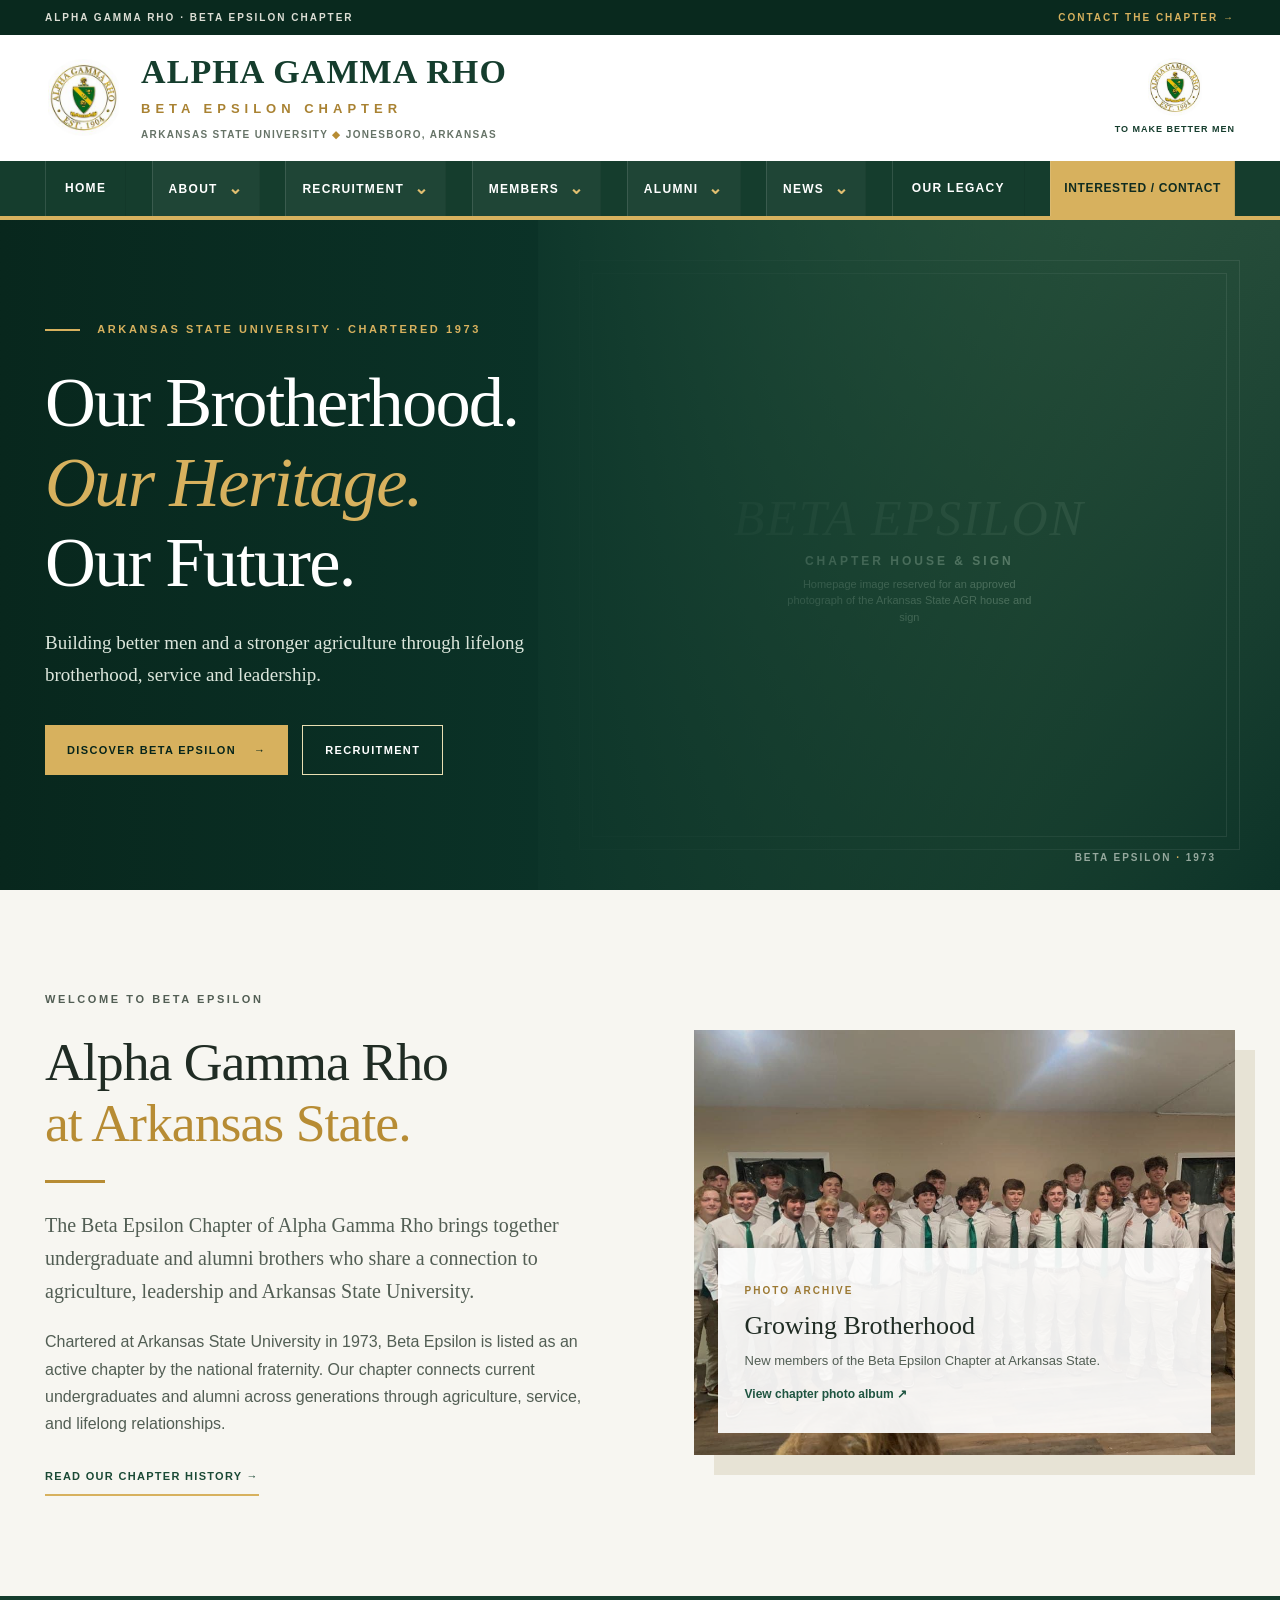
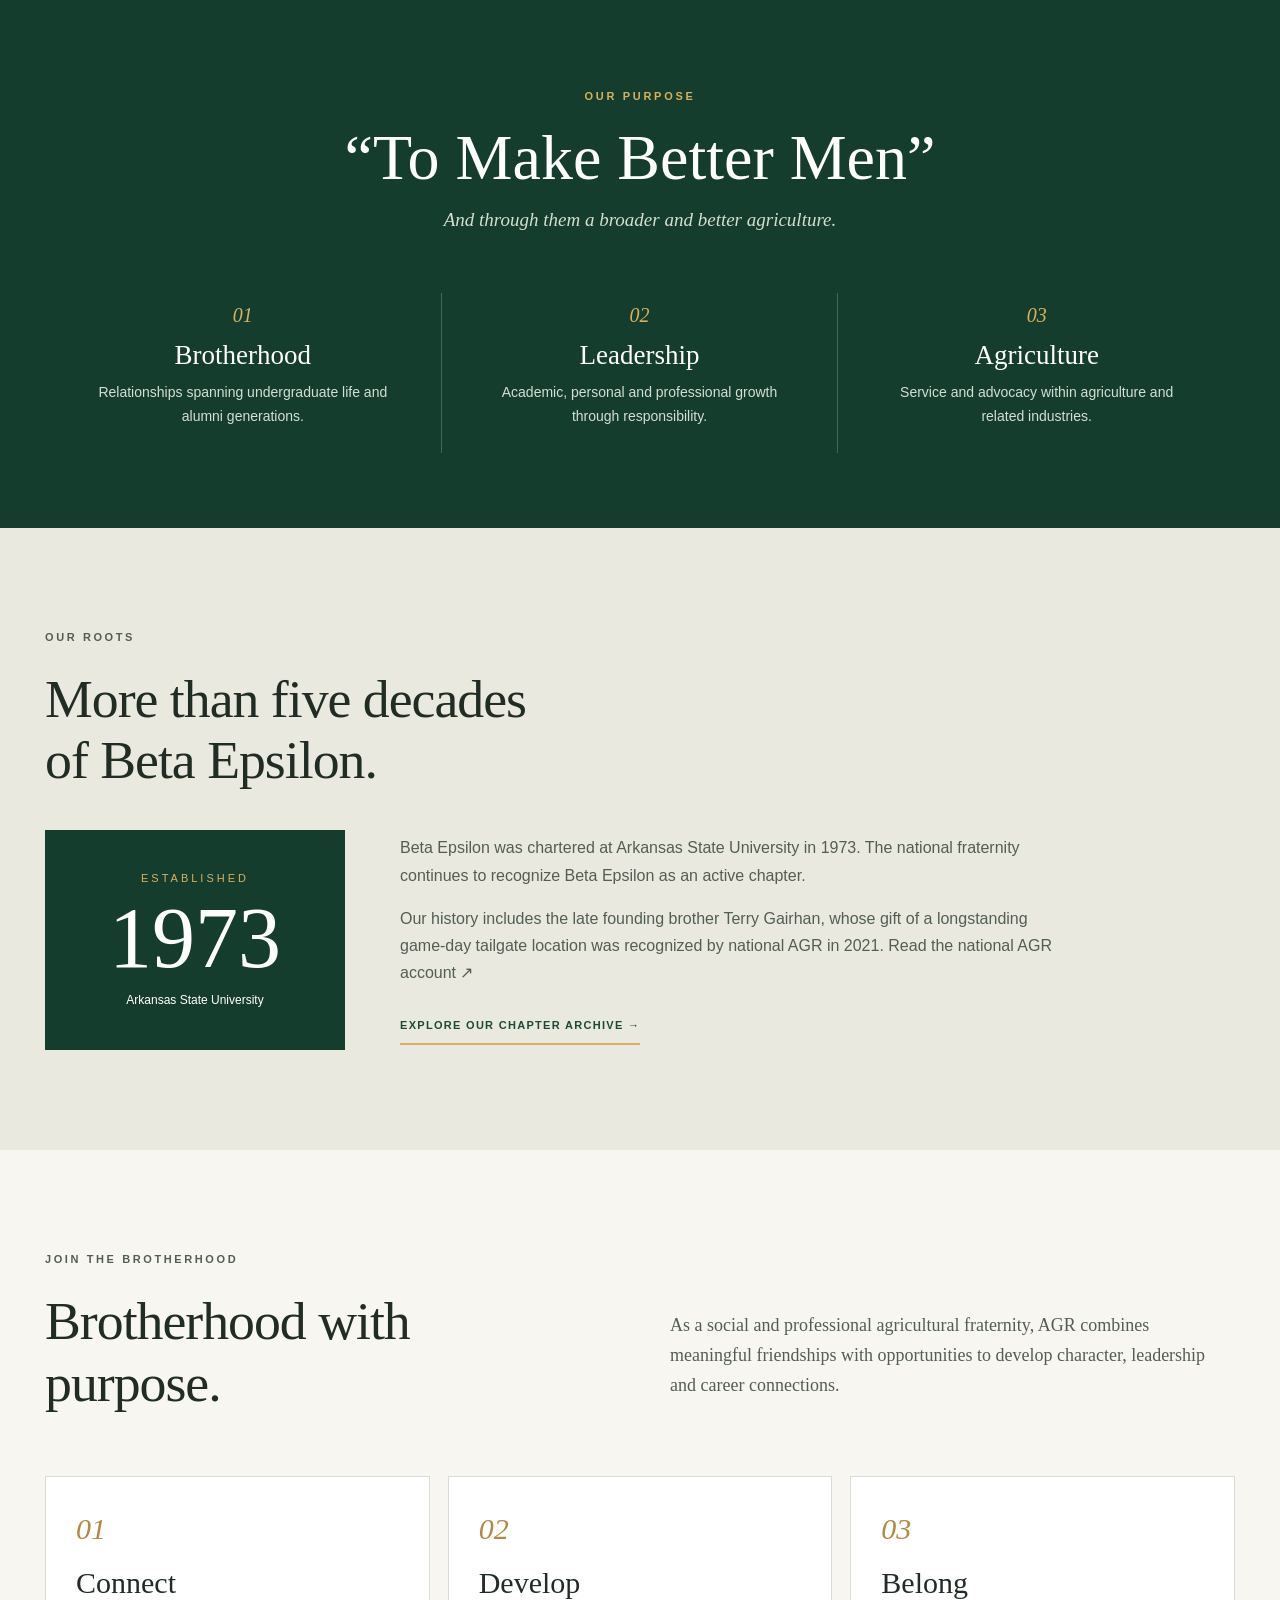
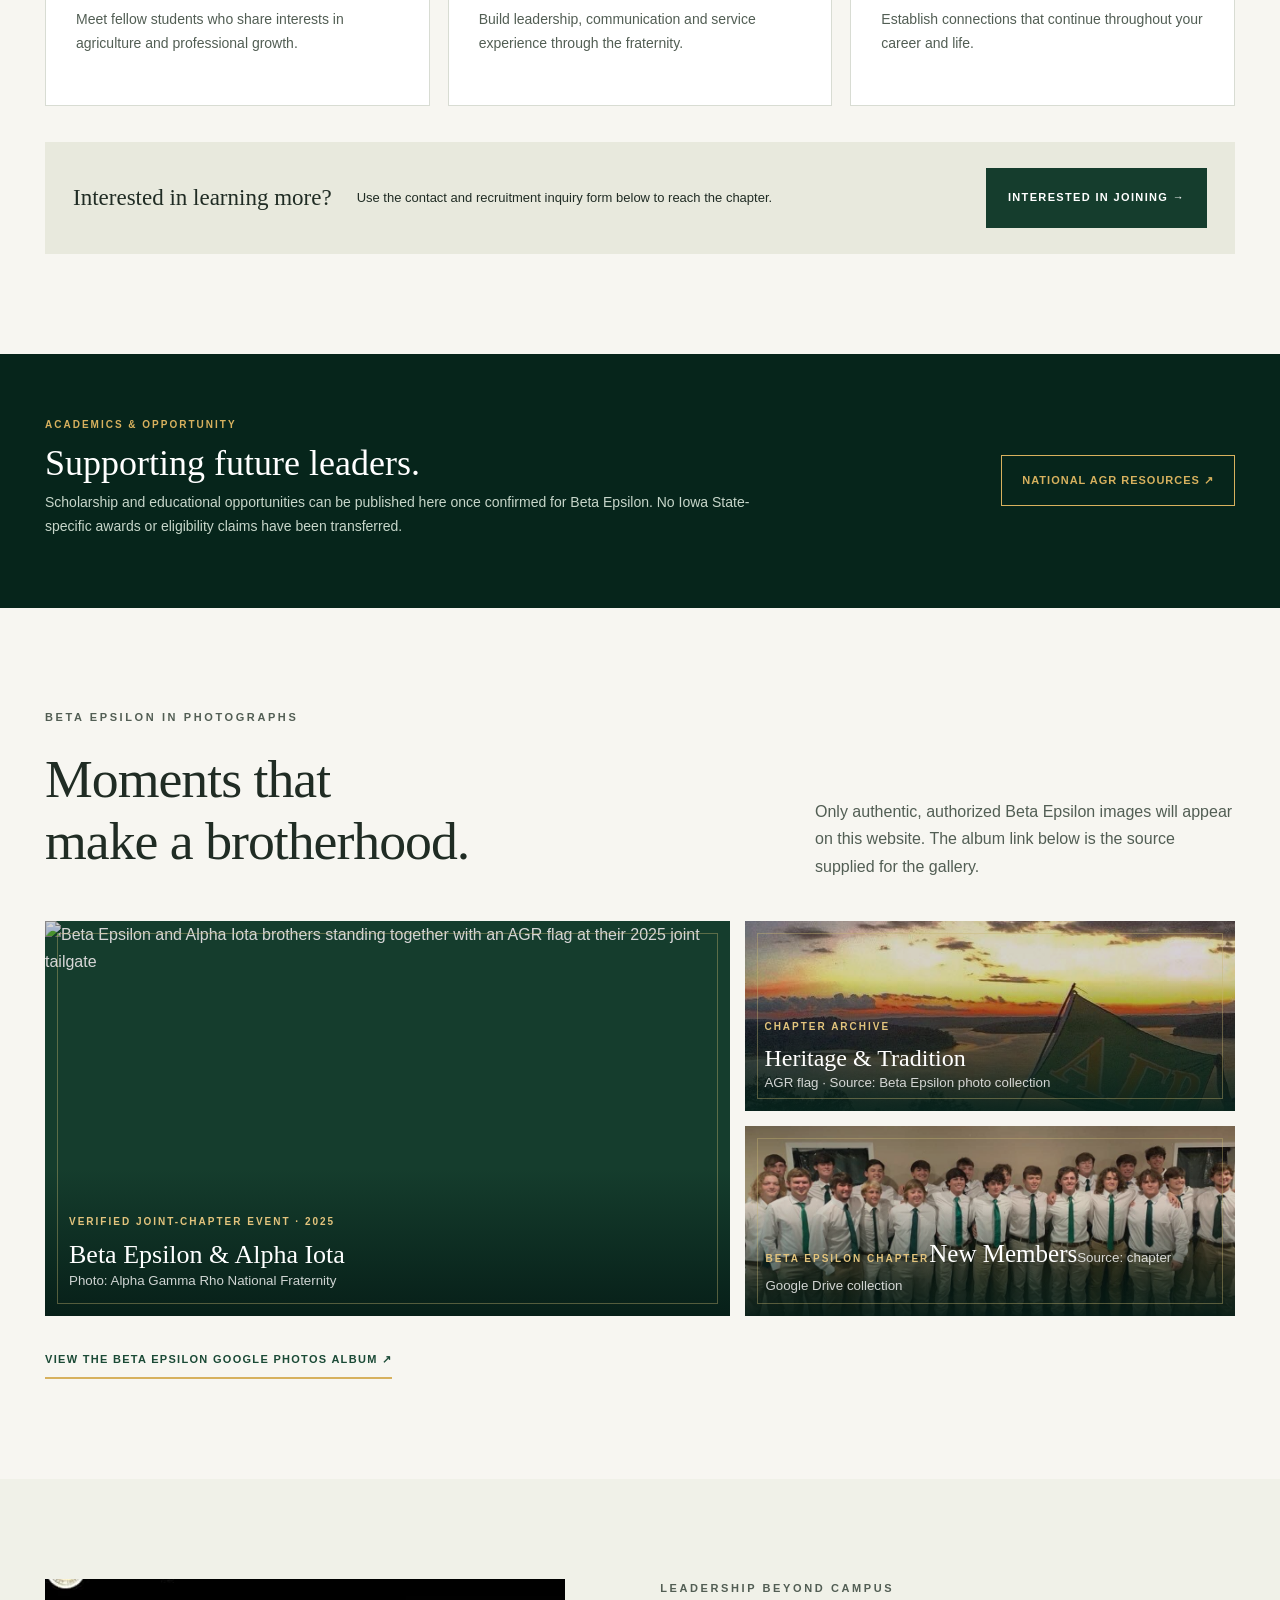
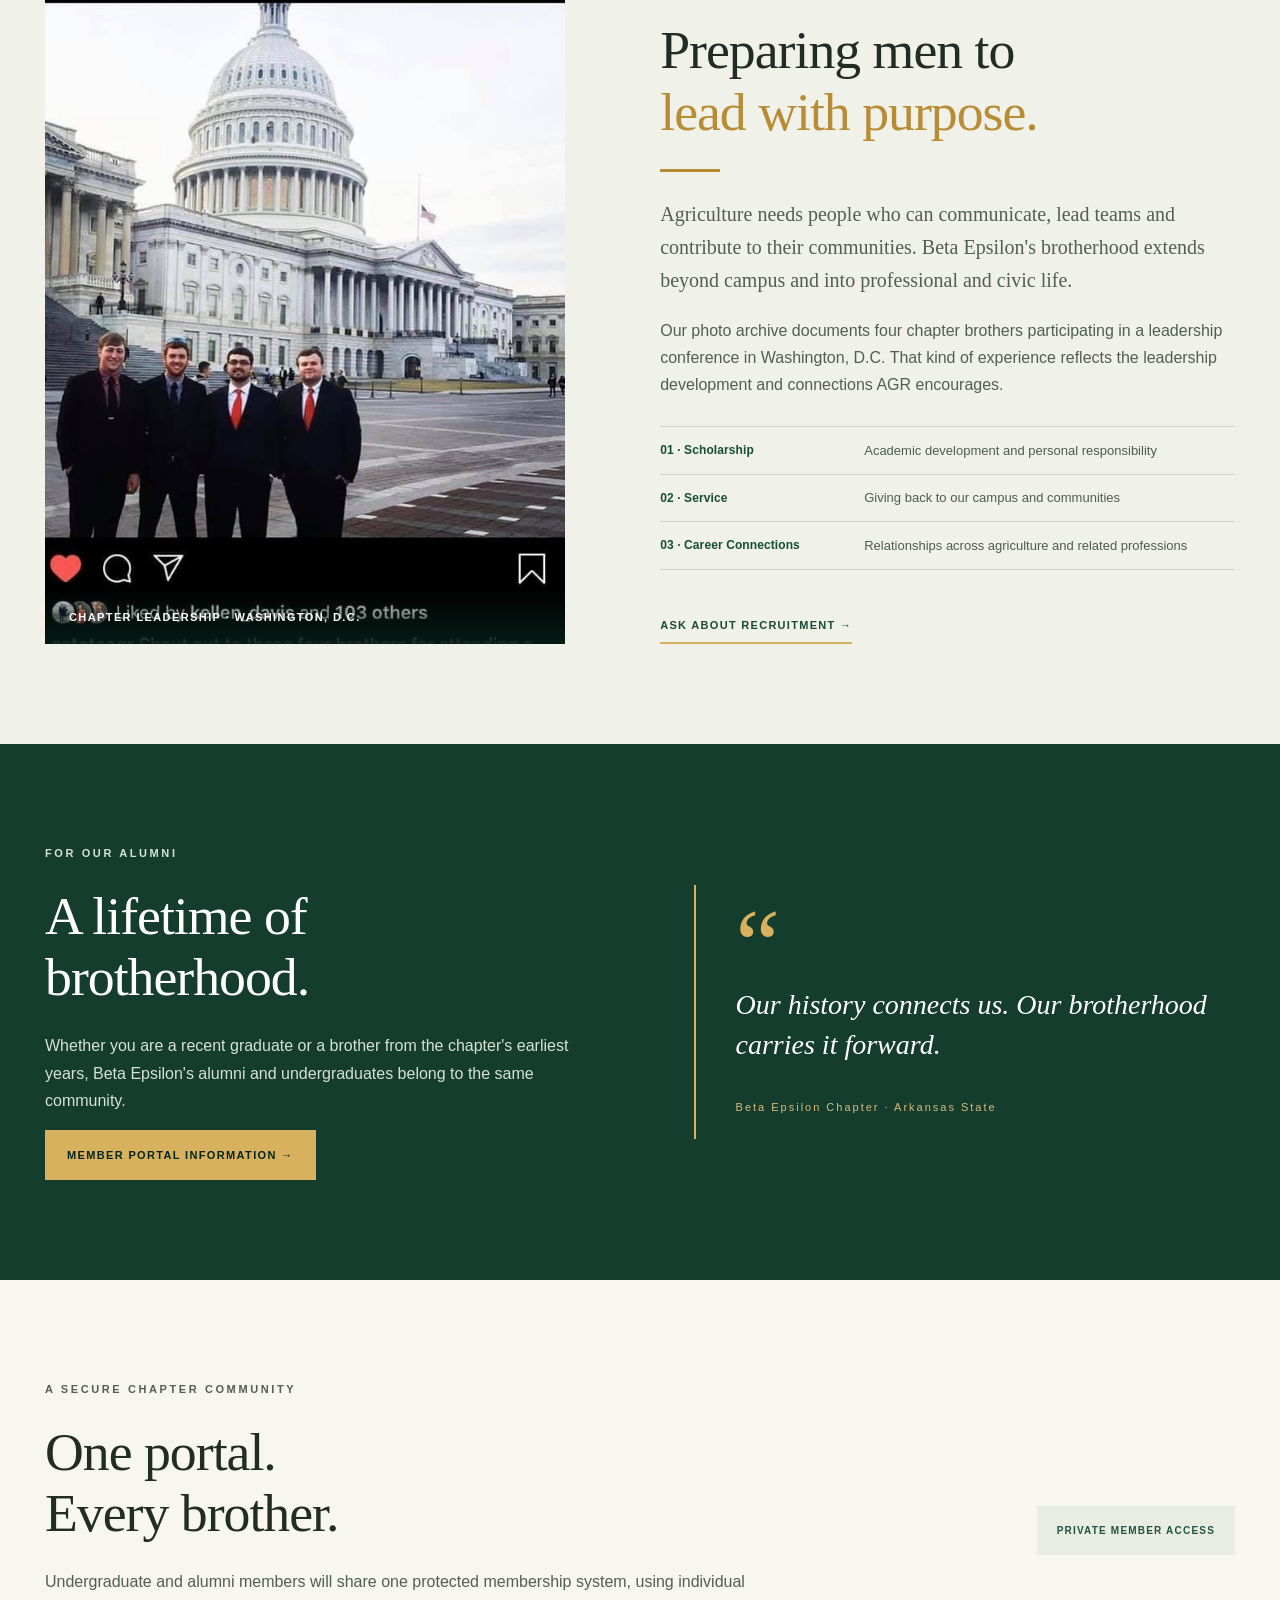
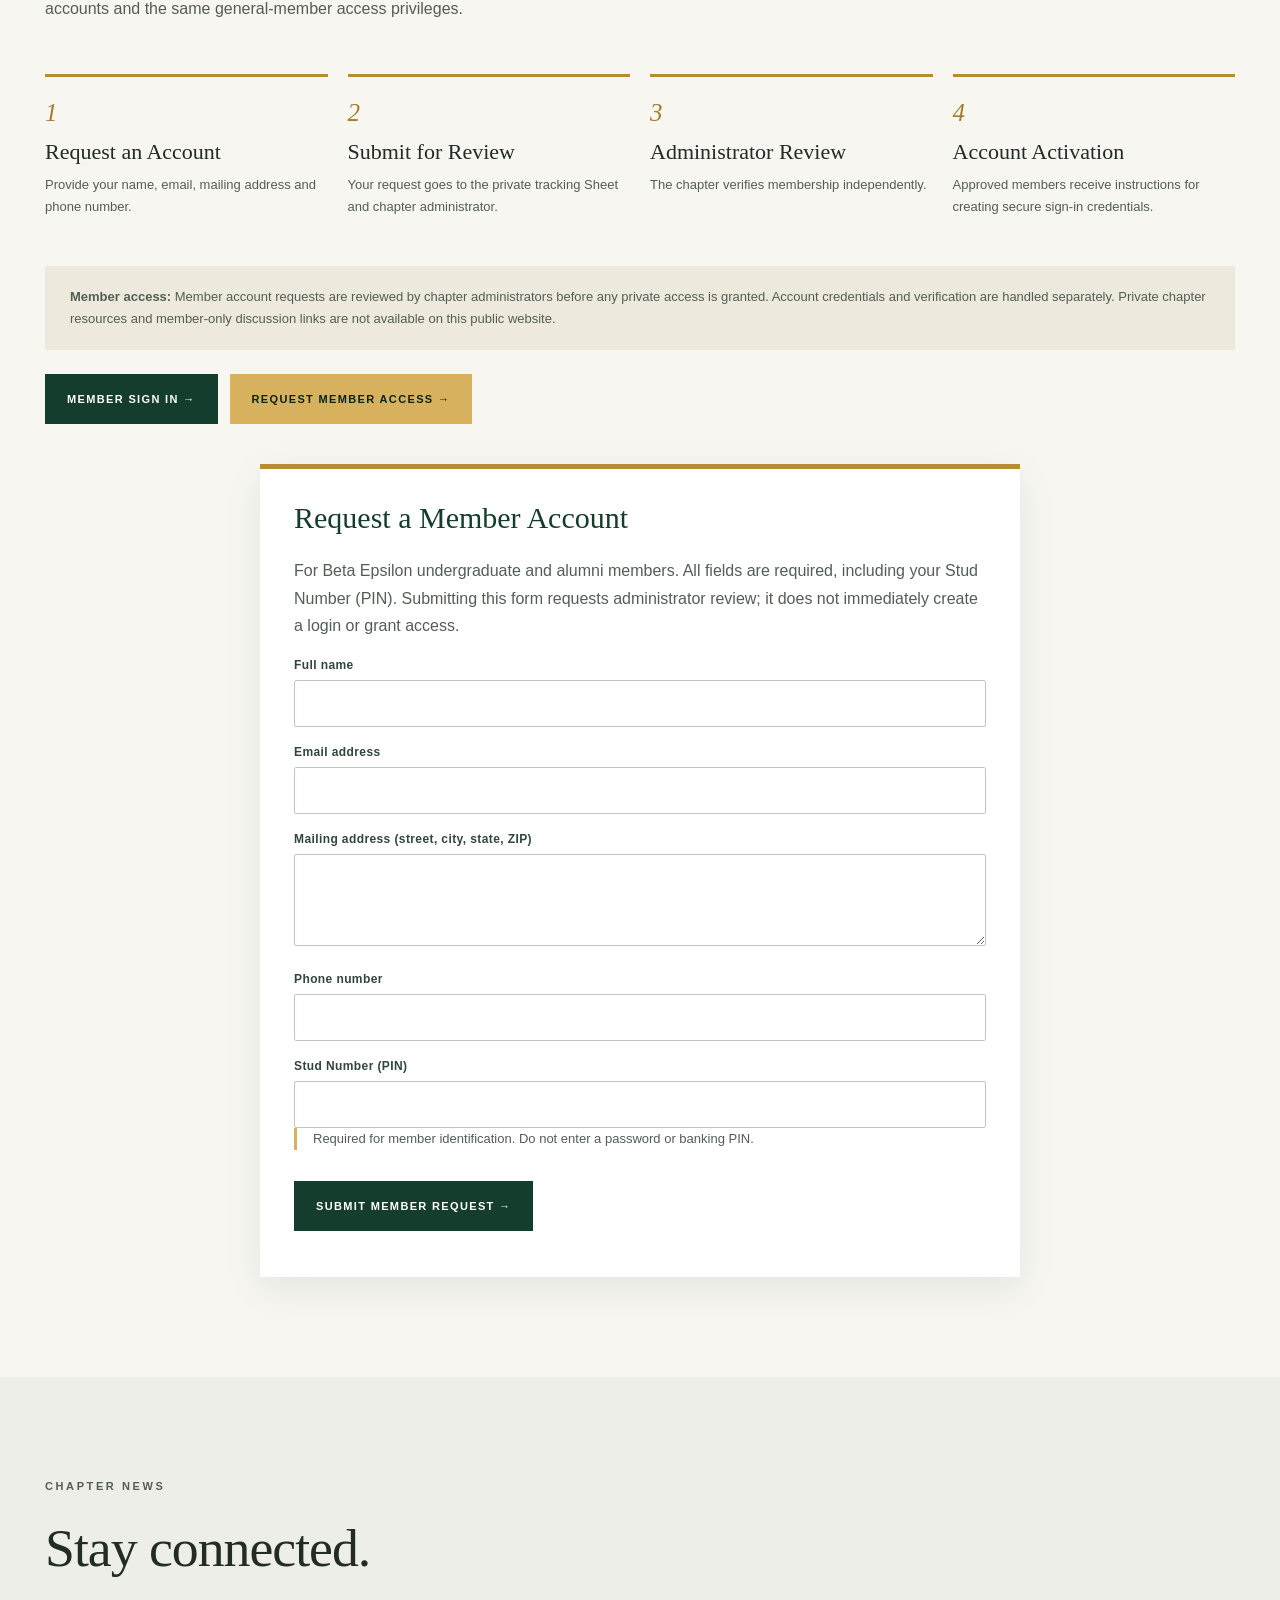
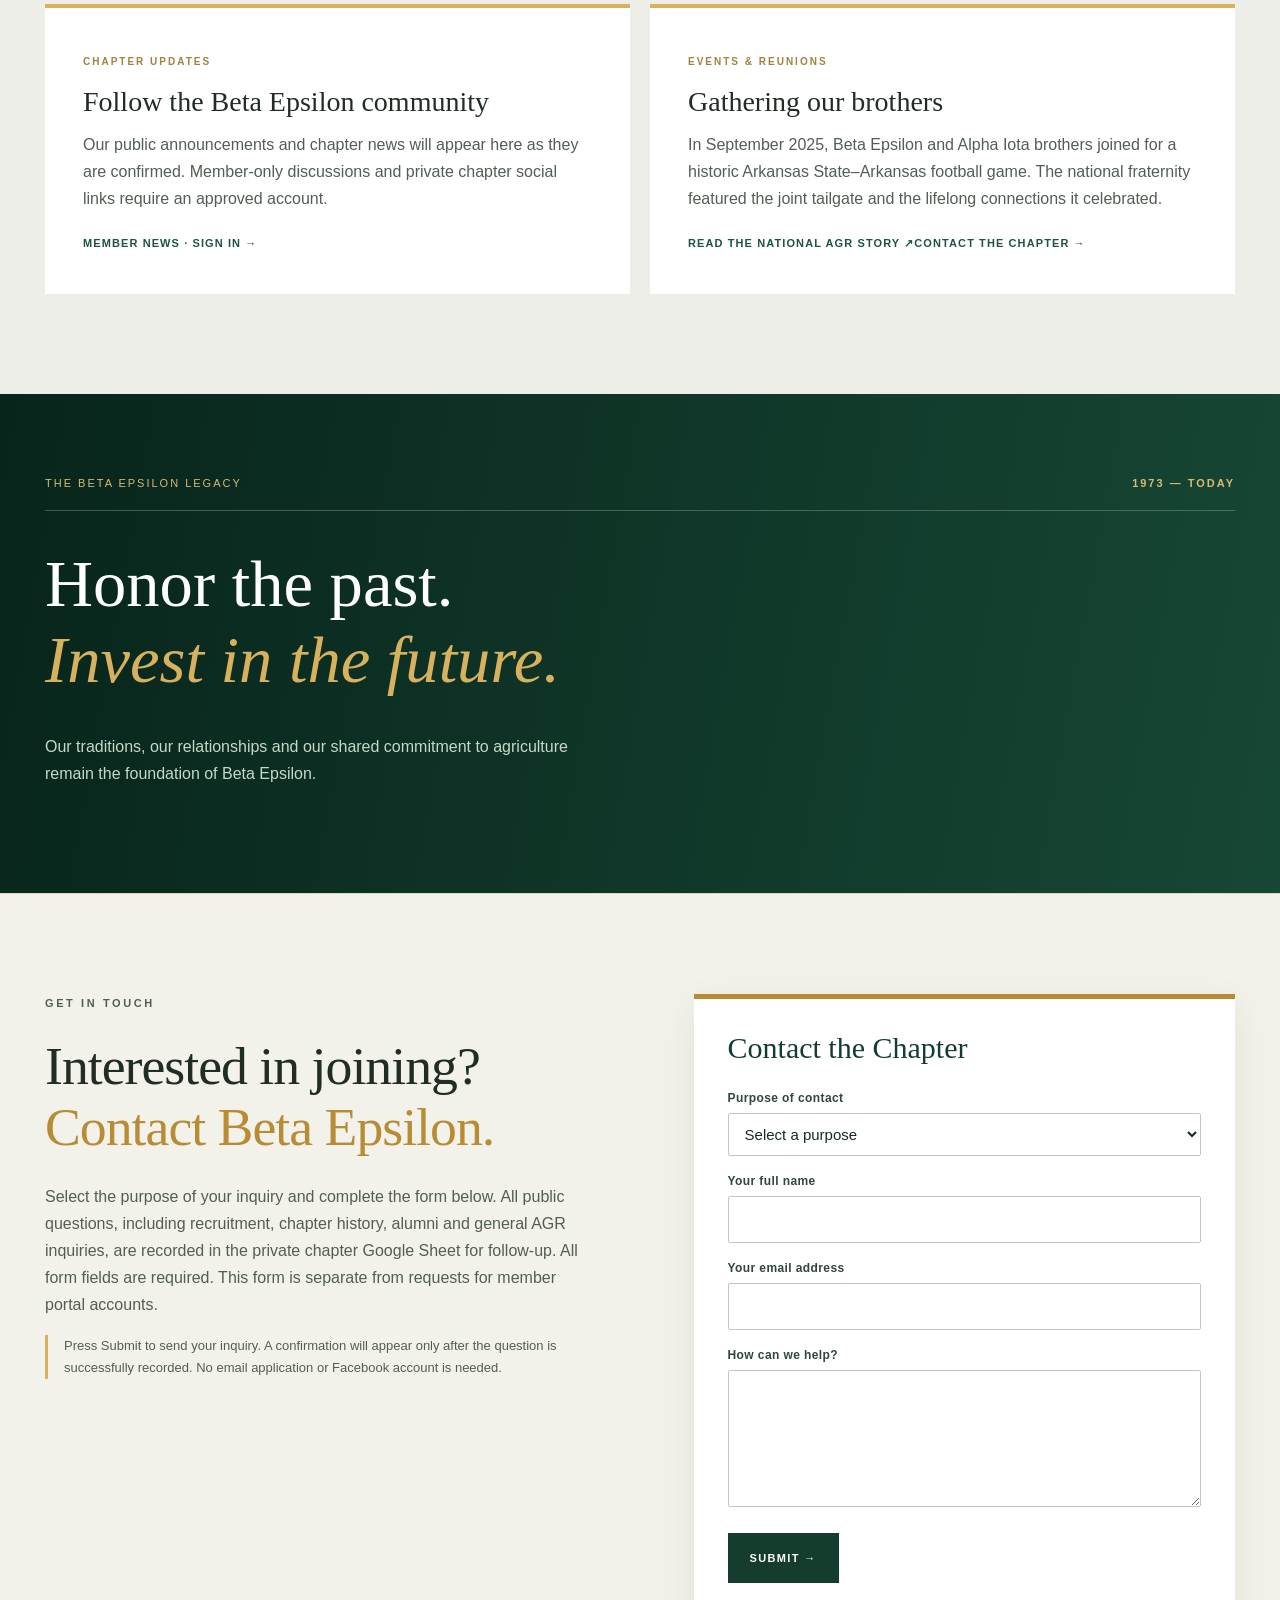
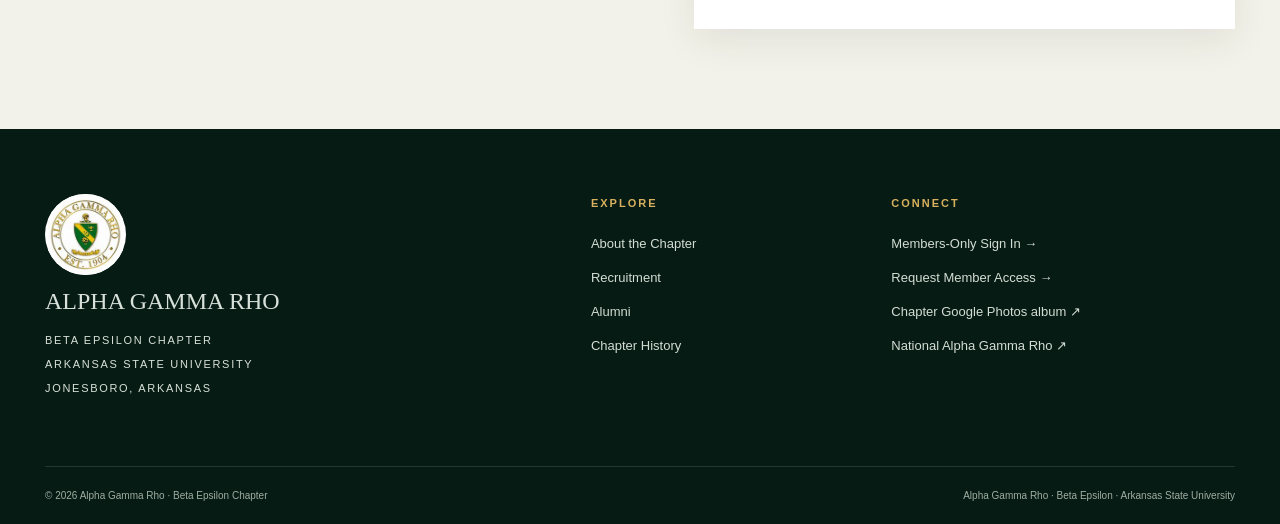
==== commit ee124ea2: "Require member Stud Number (PIN) alongside name email address and phone" ====
--- a/test-site/index.html
+++ b/test-site/index.html
@@ -48,18 +48,19 @@
 <div id="member-request" class="container" style="max-width:760px;margin-top:2.5rem">
 <form id="memberRequestForm" class="contact-form" style="max-width:760px">
 <h3>Request a Member Account</h3>
-<p>For Beta Epsilon undergraduate and alumni members. Submitting this form requests administrator review; it does not immediately create a login or grant access.</p>
+<p>For Beta Epsilon undergraduate and alumni members. All fields are required, including your Stud Number (PIN). Submitting this form requests administrator review; it does not immediately create a login or grant access.</p>
 <div aria-hidden="true" style="position:absolute;left:-10000px"><label>Website<input name="website" tabindex="-1" autocomplete="off"></label></div>
 <label for="memberName">Full name</label><input id="memberName" name="name" autocomplete="name" maxlength="150" required>
 <label for="memberEmail">Email address</label><input id="memberEmail" name="email" type="email" autocomplete="email" maxlength="254" required>
 <label for="memberAddress">Mailing address (street, city, state, ZIP)</label><textarea id="memberAddress" name="address" rows="3" maxlength="400" autocomplete="street-address" required></textarea>
 <label for="memberPhone">Phone number</label><input id="memberPhone" name="phone" type="tel" autocomplete="tel" maxlength="40" required>
+<label for="memberStudNumber">Stud Number (PIN)</label><input id="memberStudNumber" name="studNumber" type="text" inputmode="text" autocomplete="off" maxlength="64" minlength="1" required><p class="contact-disclaimer">Required for member identification. Do not enter a password or banking PIN.</p>
 <button class="btn btn-green" type="submit">SUBMIT MEMBER REQUEST →</button>
 <p id="memberFormStatus" role="status" aria-live="polite" class="form-status"></p>
 </form></div></div></section>
 <section class="section updates" id="news"><div class="container"><p class="eyebrow dark-label">CHAPTER NEWS</p><h2>Stay connected.</h2><div class="news-grid"><article><span>CHAPTER UPDATES</span><h3>Follow the Beta Epsilon community</h3><p>Our public announcements and chapter news will appear here as they are confirmed. Member-only discussions and private chapter social links require an approved account.</p><a href="https://agr-beta-epsilon.onrender.com/login">MEMBER NEWS · SIGN IN →</a></article><article id="events"><span>EVENTS &amp; REUNIONS</span><h3>Gathering our brothers</h3><p>In September 2025, Beta Epsilon and Alpha Iota brothers joined for a historic Arkansas State–Arkansas football game. The national fraternity featured the joint tailgate and the lifelong connections it celebrated.</p><a href="https://www.alphagammarho.org/news/arkansas-chapters-host-joint-tailgate" target="_blank" rel="noopener">READ THE NATIONAL AGR STORY ↗</a><a href="#contact">CONTACT THE CHAPTER →</a></article></div></div></section>
 <section class="legacy" id="legacy"><div class="container"><div class="legacy-top"><span>THE BETA EPSILON LEGACY</span><strong>1973 — TODAY</strong></div><h2>Honor the past.<br><em>Invest in the future.</em></h2><p>Our traditions, our relationships and our shared commitment to agriculture remain the foundation of Beta Epsilon.</p></div></section>
-<section class="section contact-section" id="contact"><div class="container contact-grid"><div><p class="eyebrow dark-label">GET IN TOUCH</p><h2>Interested in joining?<br><span class="accent-text">Contact Beta Epsilon.</span></h2><p>Select the purpose of your inquiry and complete the form below. All public questions, including recruitment, chapter history, alumni and general AGR inquiries, are recorded in the private chapter Google Sheet for follow-up. This form is separate from requests for member portal accounts.</p><p class="contact-disclaimer">Press Submit to send your inquiry. A confirmation will appear only after the question is successfully recorded. No email application or Facebook account is needed.</p></div><form id="chapterContactForm" class="contact-form"><div class="honeypot" aria-hidden="true" style="position:absolute;left:-10000px"><label>Website<input name="website" tabindex="-1" autocomplete="off"></label></div><h3>Contact the Chapter</h3><label for="inquiryPurpose">Purpose of contact</label><select id="inquiryPurpose" name="purpose" required><option value="">Select a purpose</option><option value="Interested in Joining">Interested in Joining / Recruitment</option><option value="Learn More About AGR">Learn More About AGR</option><option value="Alumni Relations">Alumni Relations</option><option value="Chapter History or Photos">Chapter History or Photos</option><option value="General Inquiry">General Inquiry</option></select><label for="contactName">Your full name</label><input id="contactName" name="name" autocomplete="name" required maxlength="100"><label for="contactEmail">Your email address</label><input id="contactEmail" name="email" type="email" autocomplete="email" required maxlength="254"><label for="contactMessage">How can we help?</label><textarea id="contactMessage" name="message" rows="5" required maxlength="4000"></textarea><button class="btn btn-green" type="submit">SUBMIT →</button><p id="contactFormStatus" role="status" aria-live="polite" class="form-status"></p></form></div></section></main>
+<section class="section contact-section" id="contact"><div class="container contact-grid"><div><p class="eyebrow dark-label">GET IN TOUCH</p><h2>Interested in joining?<br><span class="accent-text">Contact Beta Epsilon.</span></h2><p>Select the purpose of your inquiry and complete the form below. All public questions, including recruitment, chapter history, alumni and general AGR inquiries, are recorded in the private chapter Google Sheet for follow-up. All form fields are required. This form is separate from requests for member portal accounts.</p><p class="contact-disclaimer">Press Submit to send your inquiry. A confirmation will appear only after the question is successfully recorded. No email application or Facebook account is needed.</p></div><form id="chapterContactForm" class="contact-form"><div class="honeypot" aria-hidden="true" style="position:absolute;left:-10000px"><label>Website<input name="website" tabindex="-1" autocomplete="off"></label></div><h3>Contact the Chapter</h3><label for="inquiryPurpose">Purpose of contact</label><select id="inquiryPurpose" name="purpose" required><option value="">Select a purpose</option><option value="Interested in Joining">Interested in Joining / Recruitment</option><option value="Learn More About AGR">Learn More About AGR</option><option value="Alumni Relations">Alumni Relations</option><option value="Chapter History or Photos">Chapter History or Photos</option><option value="General Inquiry">General Inquiry</option></select><label for="contactName">Your full name</label><input id="contactName" name="name" autocomplete="name" required maxlength="100"><label for="contactEmail">Your email address</label><input id="contactEmail" name="email" type="email" autocomplete="email" required maxlength="254"><label for="contactMessage">How can we help?</label><textarea id="contactMessage" name="message" rows="5" required maxlength="4000"></textarea><button class="btn btn-green" type="submit">SUBMIT →</button><p id="contactFormStatus" role="status" aria-live="polite" class="form-status"></p></form></div></section></main>
 <footer id="footer"><div class="container footer-grid"><div class="footer-brand"><img class="footer-official-logo" src="./images/agr-crest.jpg" alt="Official Alpha Gamma Rho seal"><h3>ALPHA GAMMA RHO</h3><p>BETA EPSILON CHAPTER<br>ARKANSAS STATE UNIVERSITY<br>JONESBORO, ARKANSAS</p></div><div><h4>EXPLORE</h4><a href="#about">About the Chapter</a><a href="#recruitment">Recruitment</a><a href="#alumni">Alumni</a><a href="#history">Chapter History</a></div><div><h4>CONNECT</h4><a href="https://agr-beta-epsilon.onrender.com/login">Members-Only Sign In →</a><a href="#member-request">Request Member Access →</a><a href="https://photos.google.com/share/AF1QipOa99iRlgigcoL616vmuqsZsp_l2Kz6aYiyeHdbm4Tek6KzcvxuJGxb1QeUyJ4Isg?key=ODRSNWJsYlhxbWJ6T3FuNE1CTDNIbXNtRy00Rkx3" target="_blank" rel="noopener">Chapter Google Photos album ↗</a><a href="https://www.alphagammarho.org/" target="_blank" rel="noopener">National Alpha Gamma Rho ↗</a></div></div><div class="footer-bottom container"><span>© <span id="year">2026</span> Alpha Gamma Rho · Beta Epsilon Chapter</span><span>Alpha Gamma Rho · Beta Epsilon · Arkansas State University</span></div></footer>
 <script src="./site.js"></script>
 </body></html>
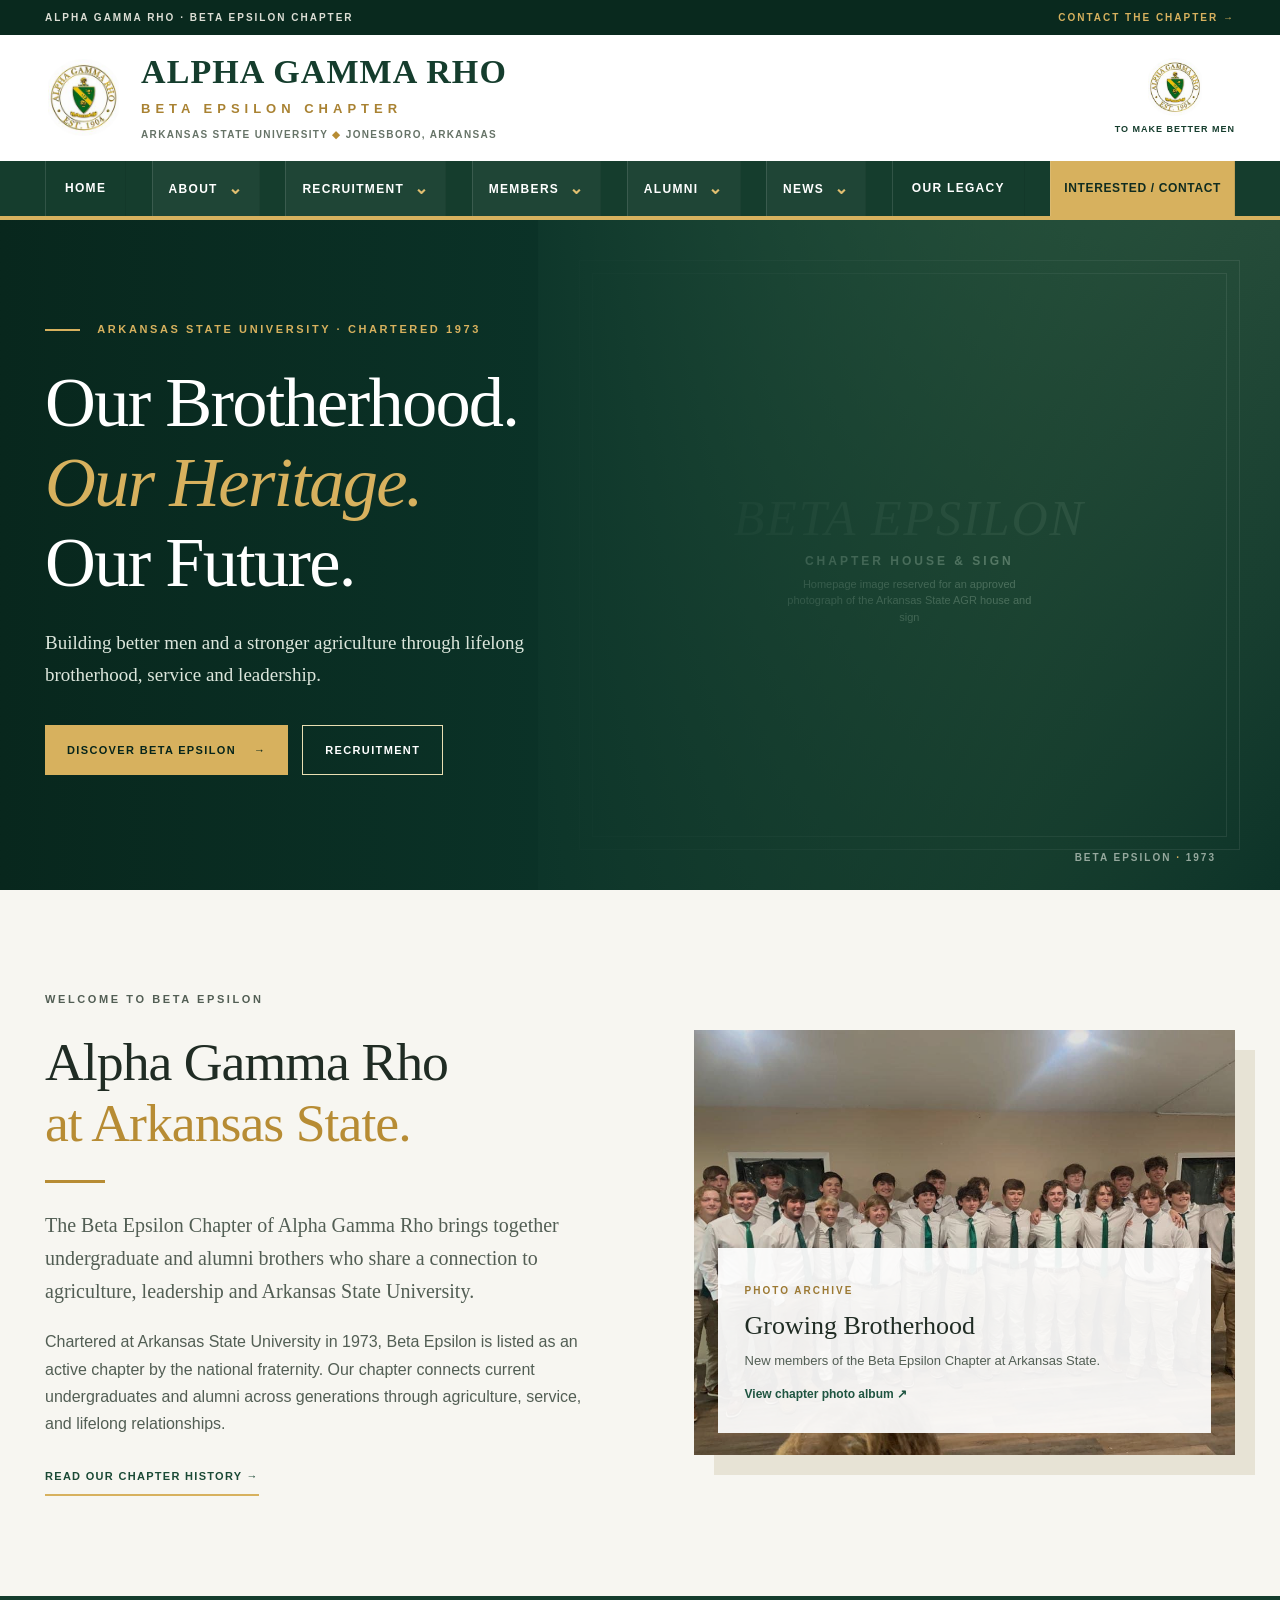
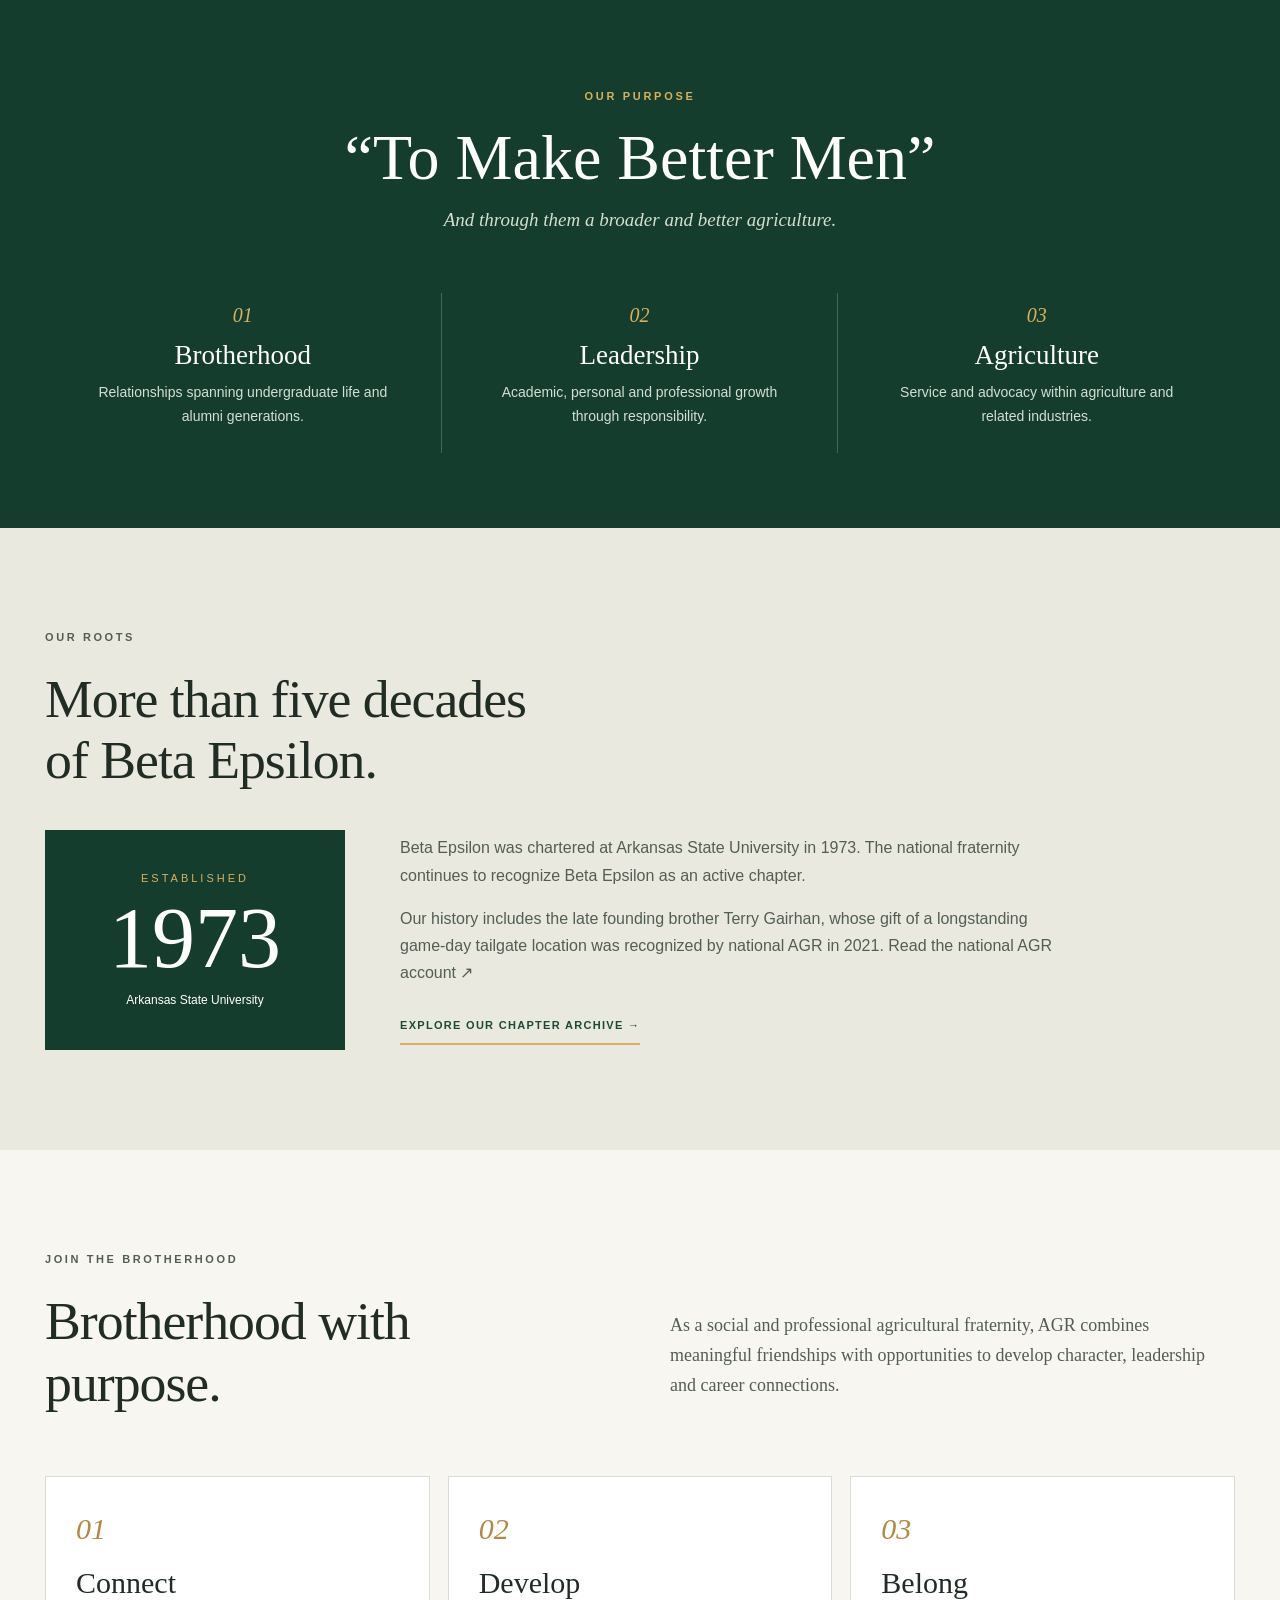
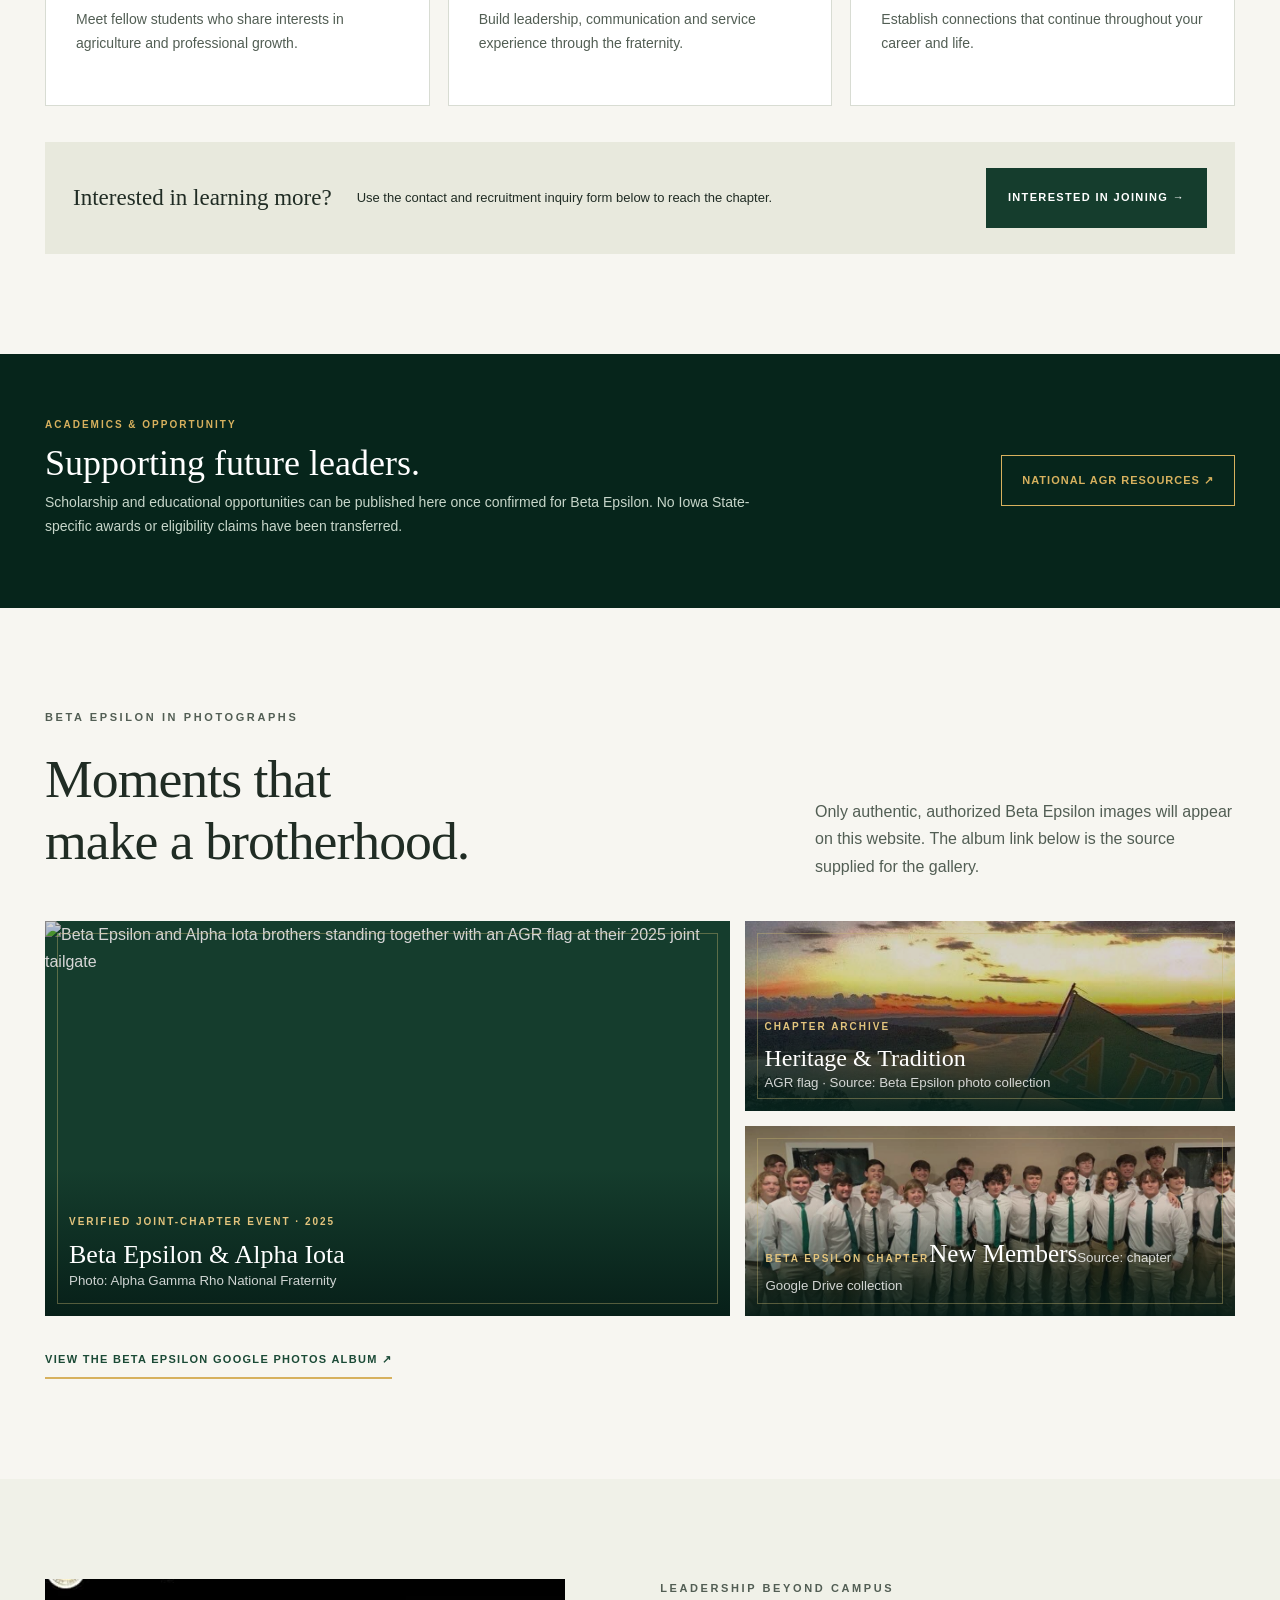
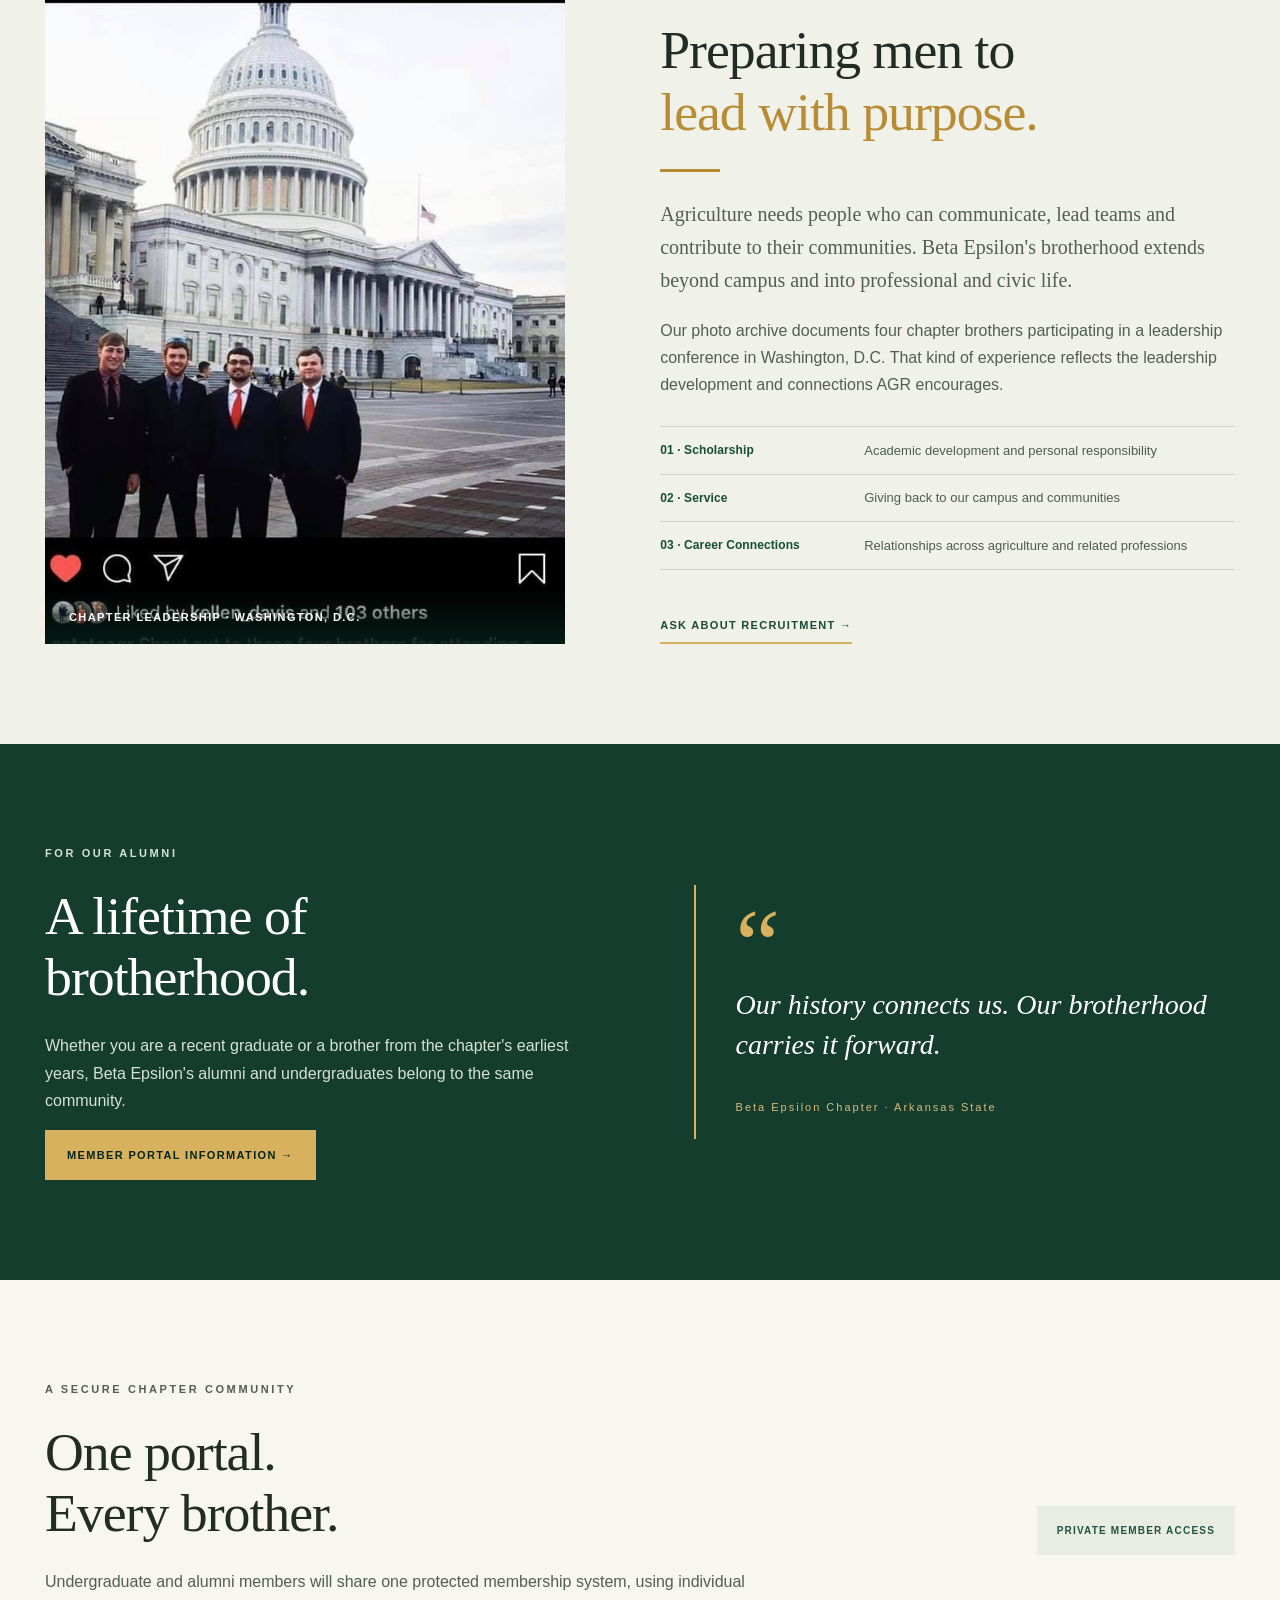
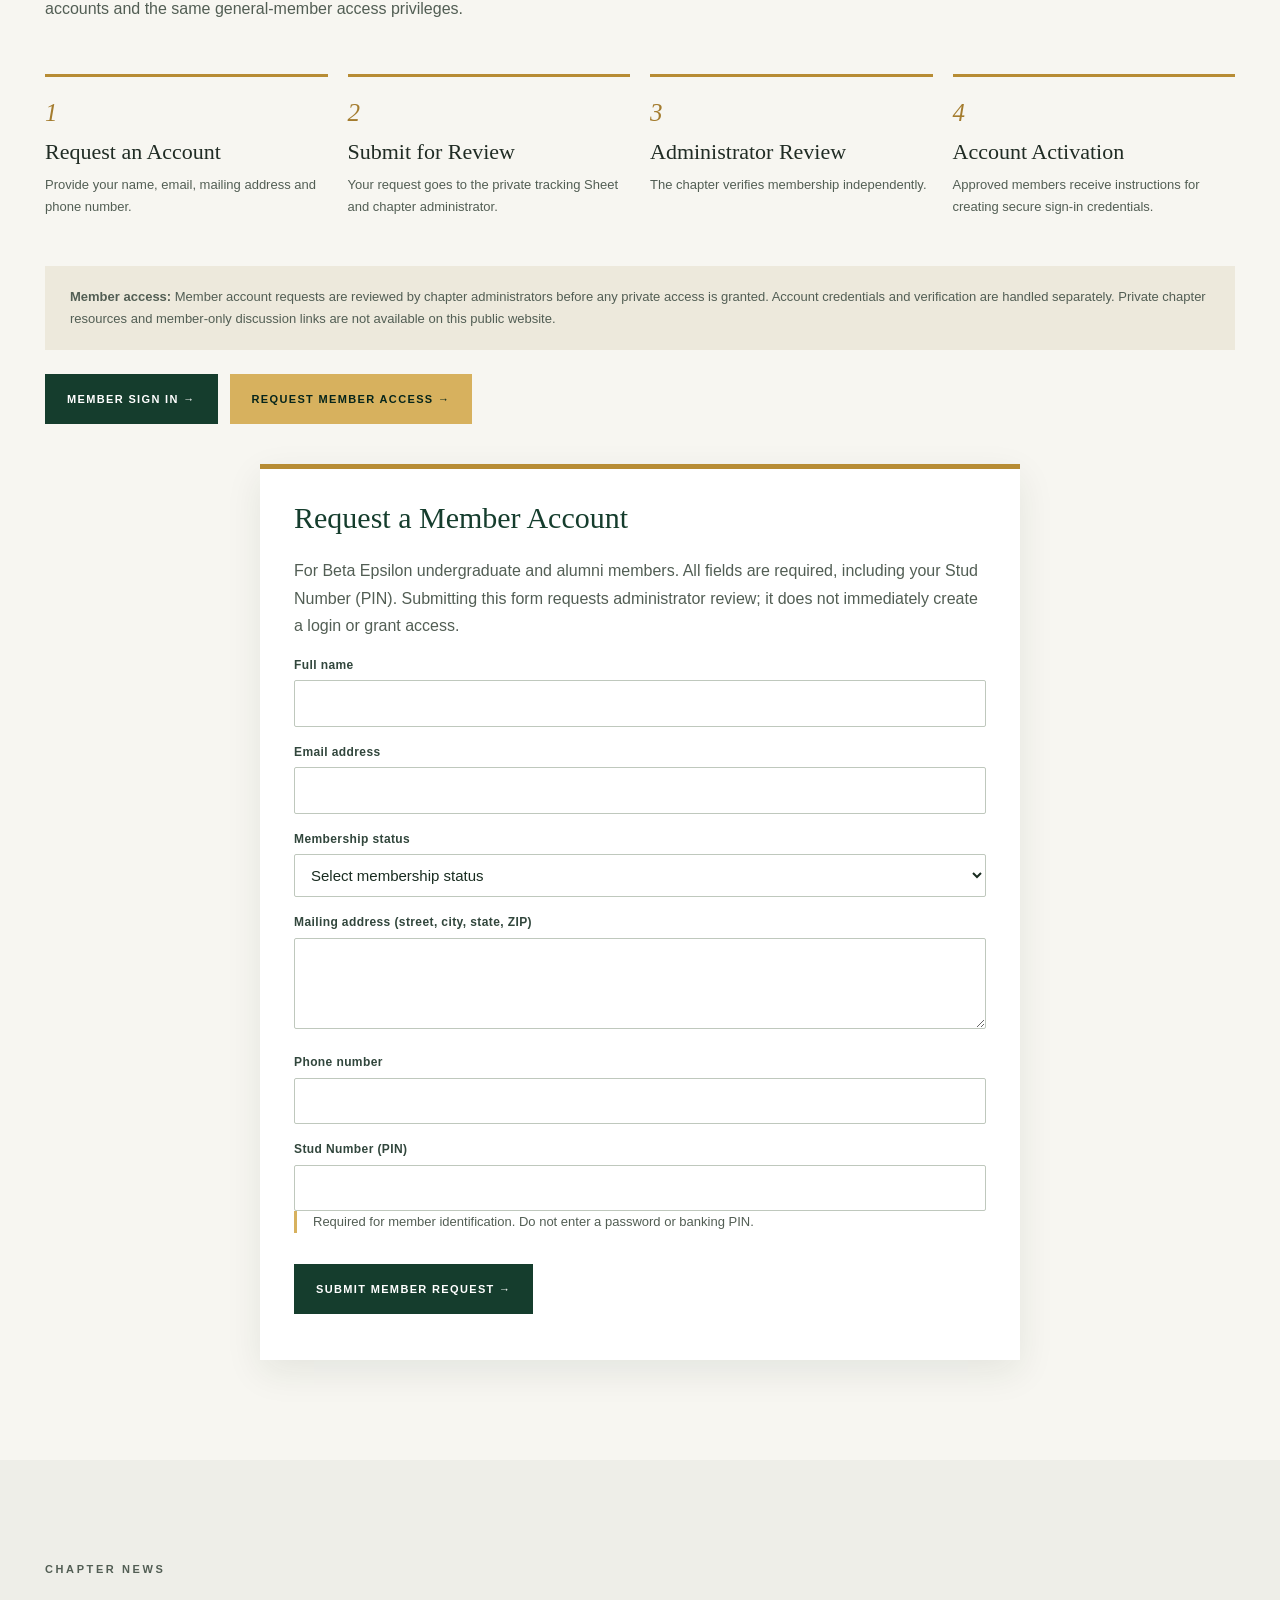
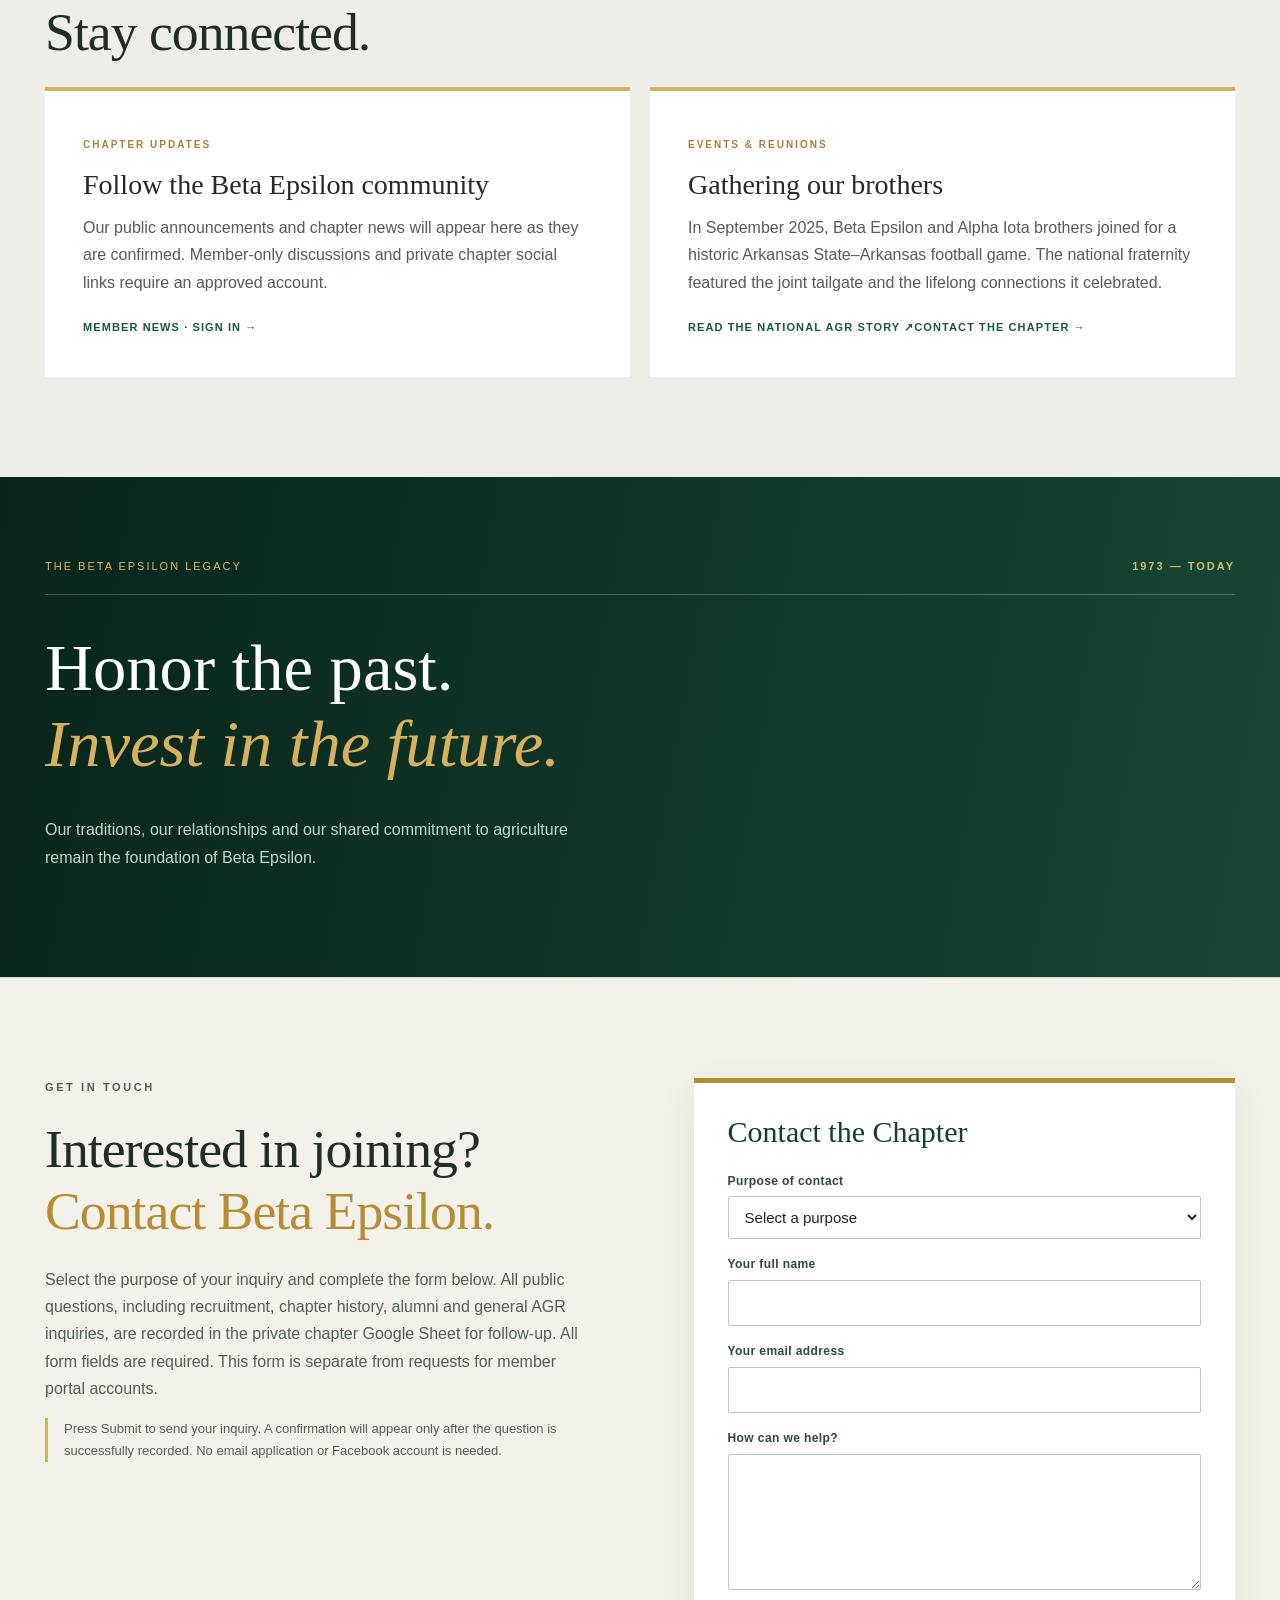
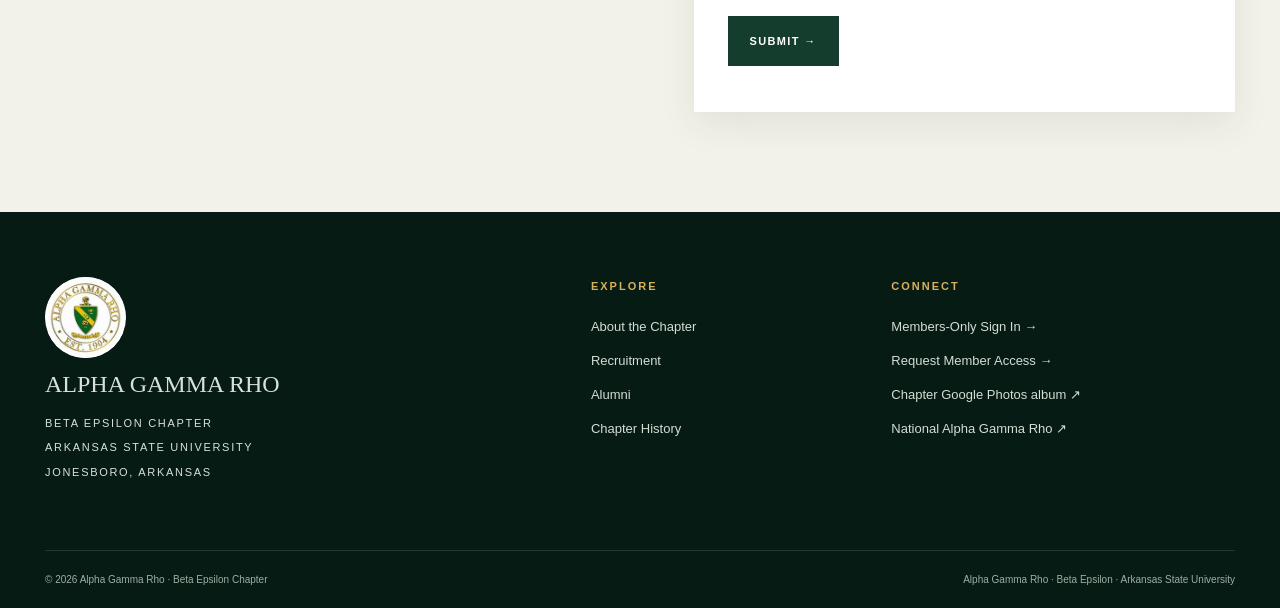
==== commit d5f48618: "Populate required membership-status dropdown with undergraduate and alumni options" ====
--- a/test-site/index.html
+++ b/test-site/index.html
@@ -51,7 +51,7 @@
 <p>For Beta Epsilon undergraduate and alumni members. All fields are required, including your Stud Number (PIN). Submitting this form requests administrator review; it does not immediately create a login or grant access.</p>
 <div aria-hidden="true" style="position:absolute;left:-10000px"><label>Website<input name="website" tabindex="-1" autocomplete="off"></label></div>
 <label for="memberName">Full name</label><input id="memberName" name="name" autocomplete="name" maxlength="150" required>
-<label for="memberEmail">Email address</label><input id="memberEmail" name="email" type="email" autocomplete="email" maxlength="254" required>
+<label for="memberEmail">Email address</label><input id="memberEmail" name="email" type="email" autocomplete="email" maxlength="254" required><label for="memberAffiliation">Membership status</label><select id="memberAffiliation" name="affiliation" required><option value="">Select membership status</option><option value="undergraduate">Undergraduate Member</option><option value="alumni">Alumnus</option></select>
 <label for="memberAddress">Mailing address (street, city, state, ZIP)</label><textarea id="memberAddress" name="address" rows="3" maxlength="400" autocomplete="street-address" required></textarea>
 <label for="memberPhone">Phone number</label><input id="memberPhone" name="phone" type="tel" autocomplete="tel" maxlength="40" required>
 <label for="memberStudNumber">Stud Number (PIN)</label><input id="memberStudNumber" name="studNumber" type="text" inputmode="text" autocomplete="off" maxlength="64" minlength="1" required><p class="contact-disclaimer">Required for member identification. Do not enter a password or banking PIN.</p>
